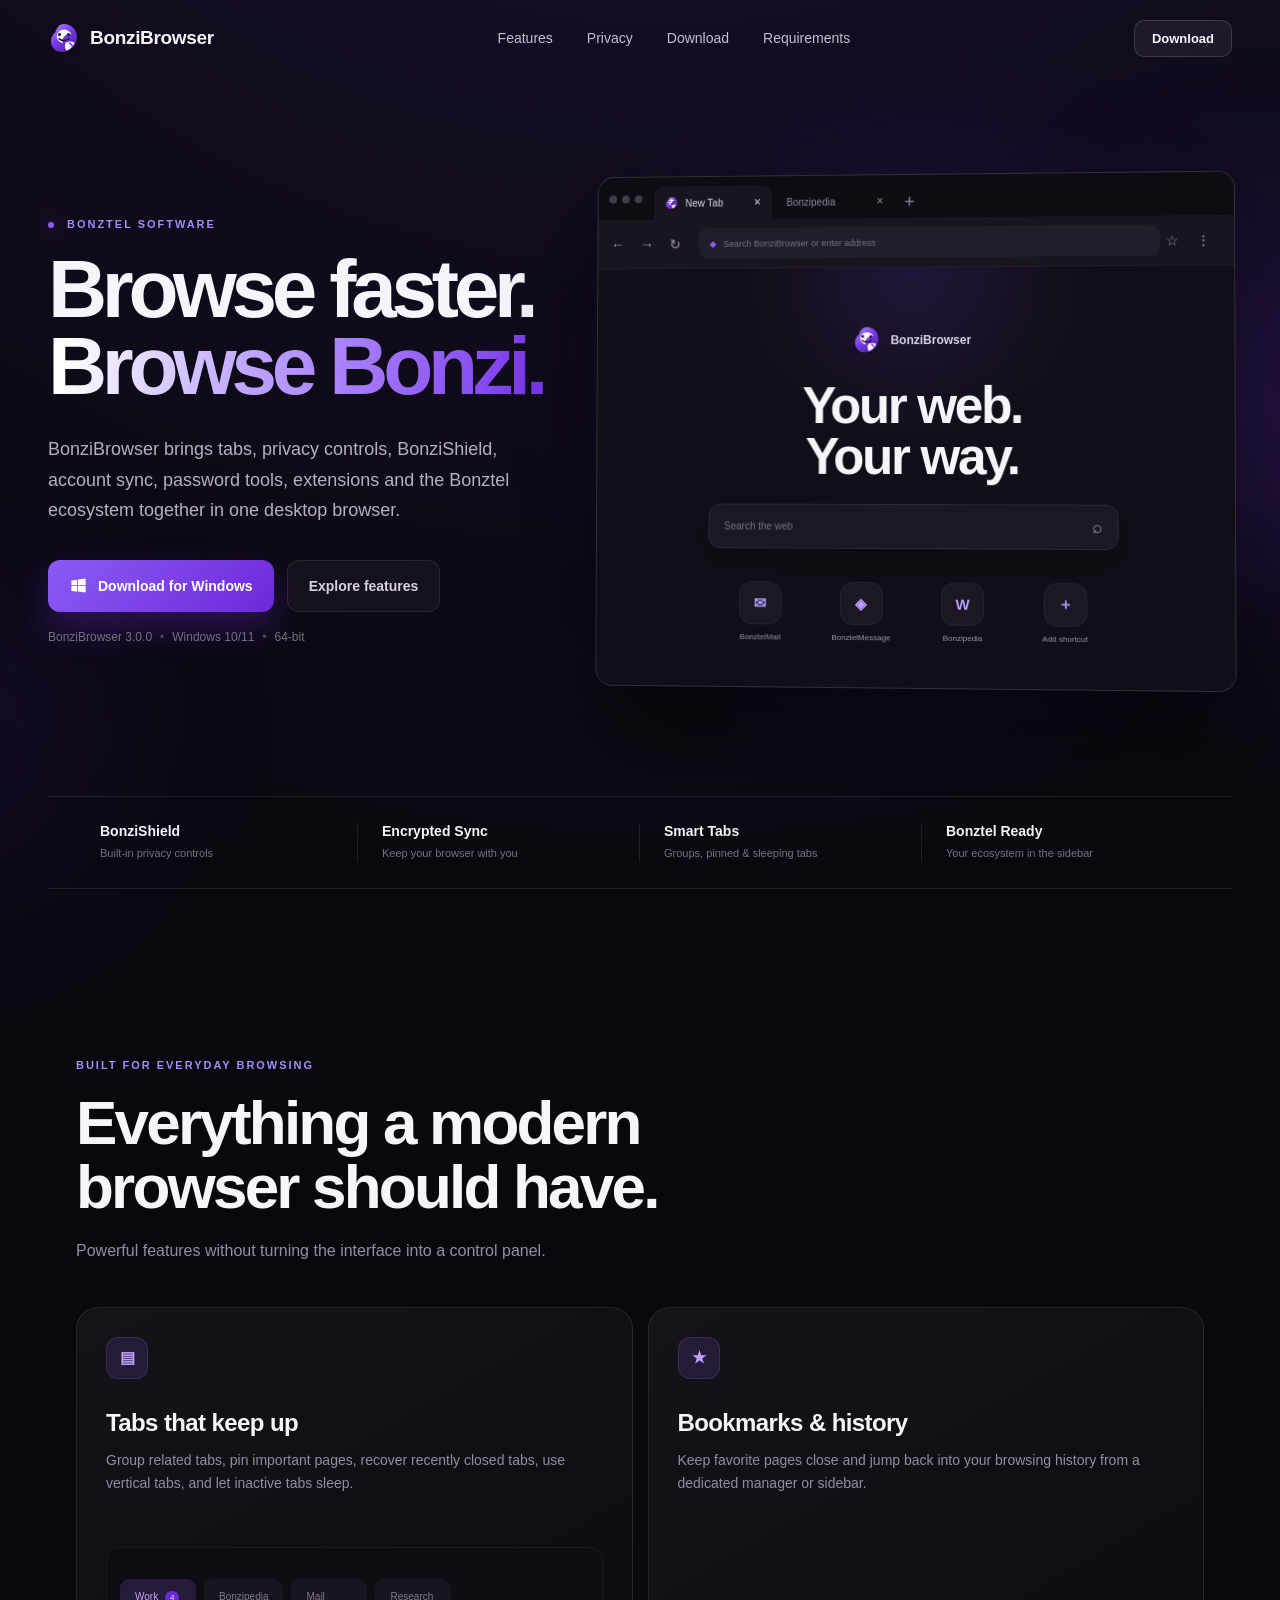
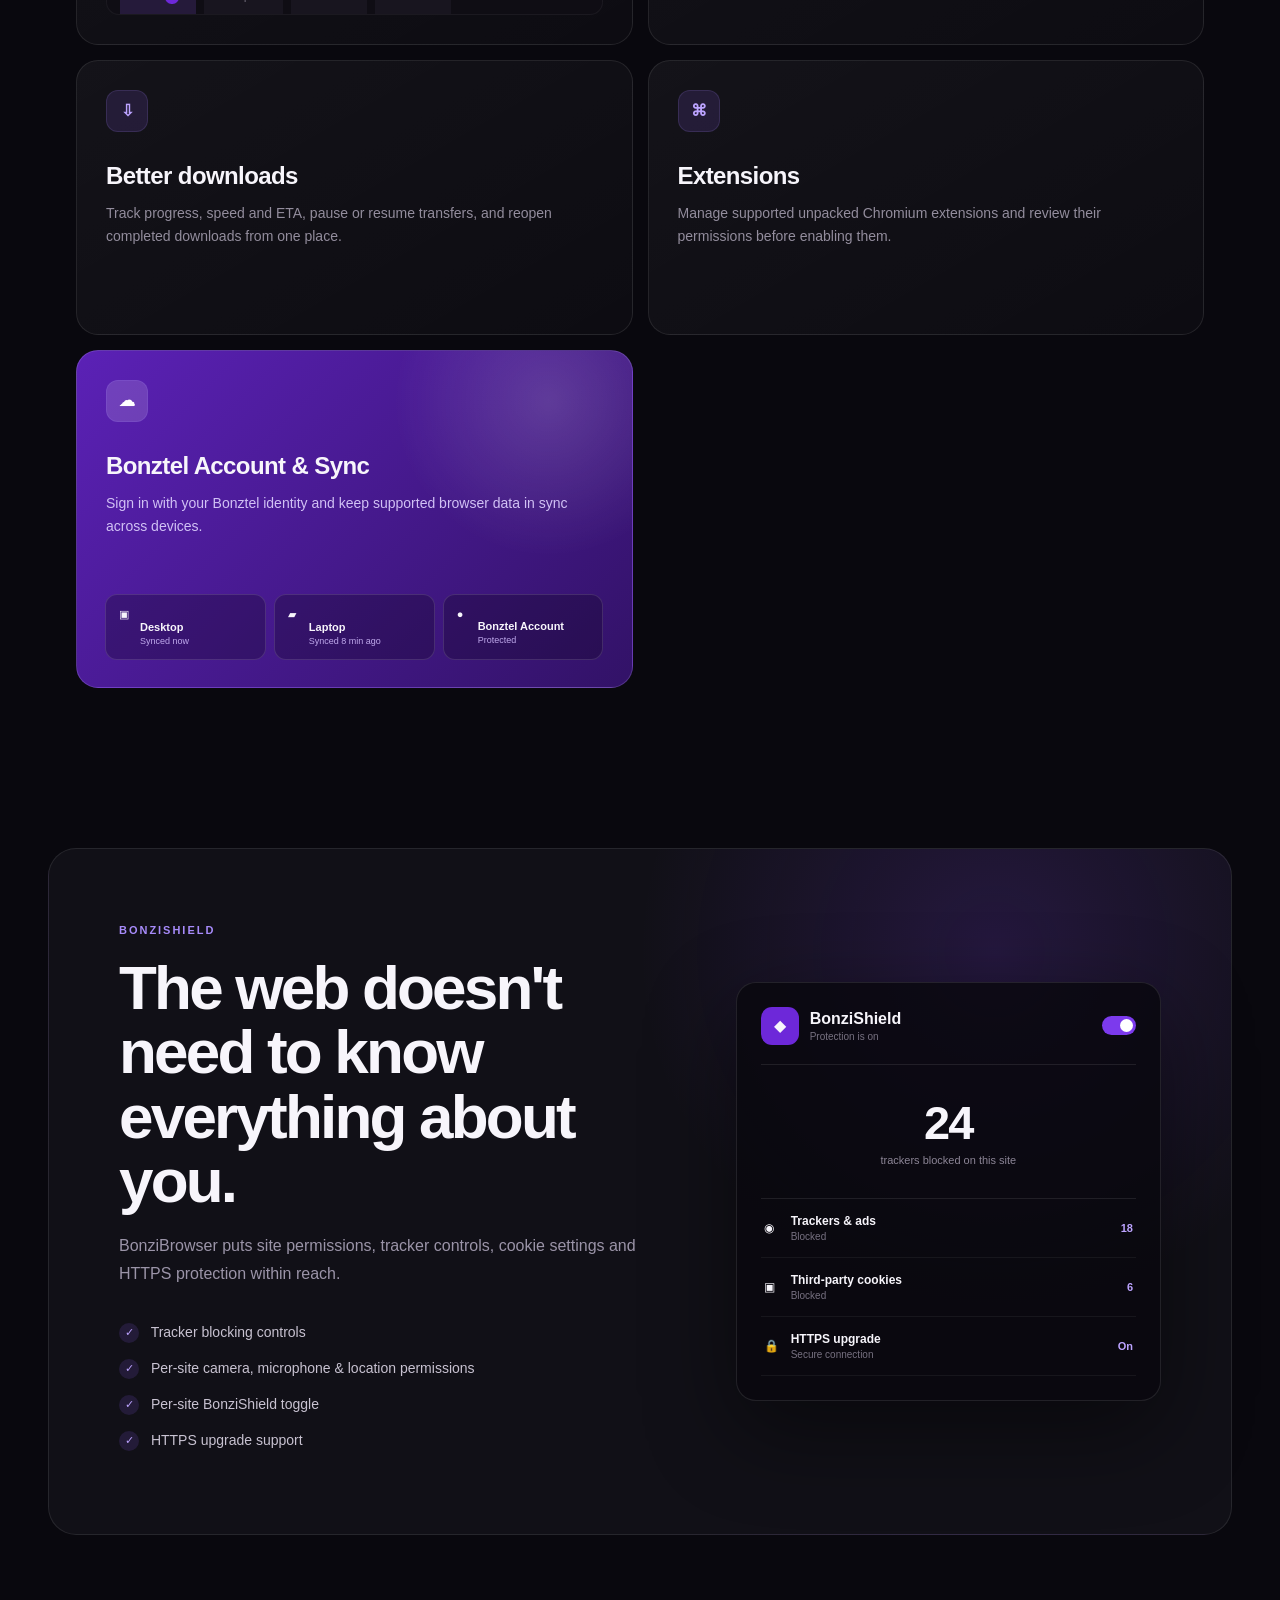
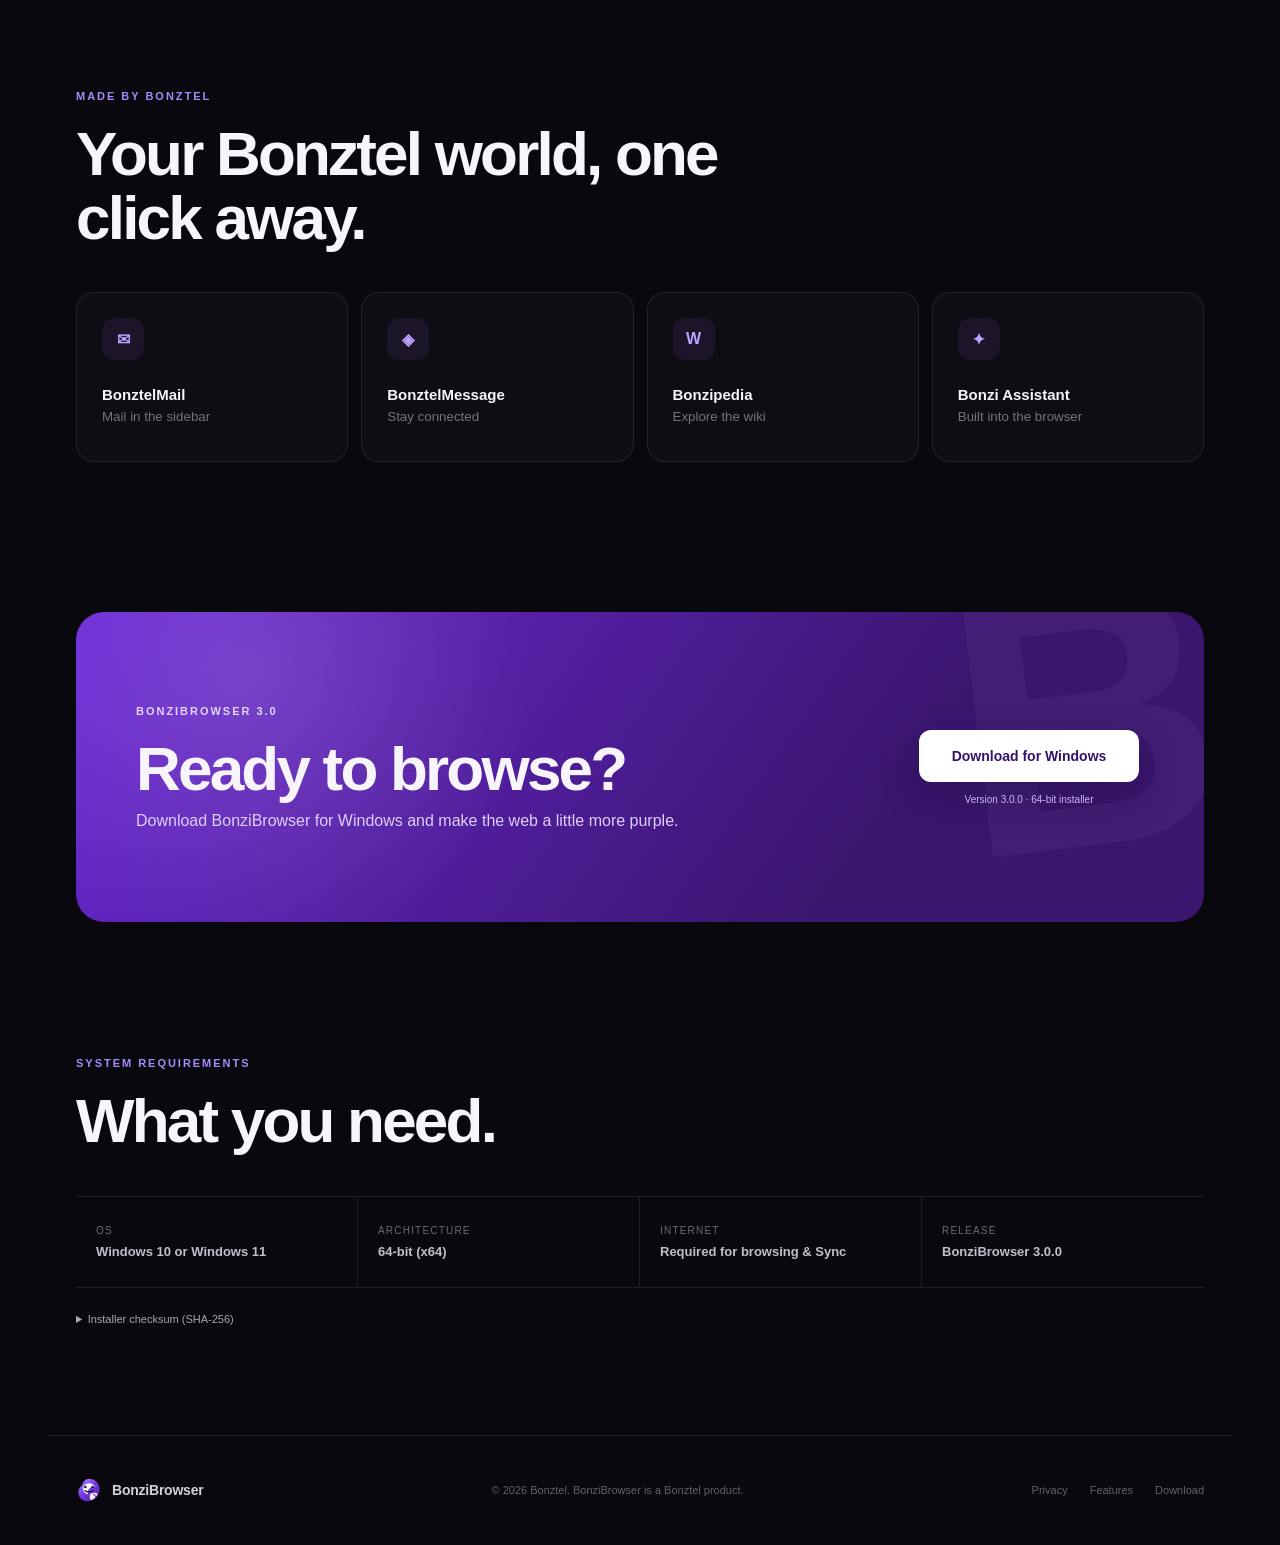
==== index.html @ 4449da52 "Add files via upload" ====
<!doctype html>
<html lang="en">
<head>
  <meta charset="utf-8" />
  <meta name="viewport" content="width=device-width, initial-scale=1" />
  <meta name="theme-color" content="#7c3aed" />
  <meta name="description" content="Download BonziBrowser — the fast, private browser from Bonztel." />
  <title>BonziBrowser — Browse the Bonztel way</title>
  <link rel="icon" href="assets/bonzibrowser-mark.svg" type="image/svg+xml" />
  <link rel="stylesheet" href="styles.css" />
</head>
<body>
  <div class="ambient ambient-one"></div>
  <div class="ambient ambient-two"></div>

  <header class="site-header" id="top">
    <a class="brand" href="#top" aria-label="BonziBrowser home">
      <img src="assets/bonzibrowser-mark.svg" alt="" />
      <span>BonziBrowser</span>
    </a>

    <nav class="desktop-nav" aria-label="Main navigation">
      <a href="#features">Features</a>
      <a href="#privacy">Privacy</a>
      <a href="#download">Download</a>
      <a href="#requirements">Requirements</a>
    </nav>

    <a class="header-download" href="https://github.com/10minecraft29/bonzibrowsersite/releases/download/1/BonziBrowser-Setup-3.0.0.exe">
      Download
    </a>
  </header>

  <main>
    <section class="hero">
      <div class="hero-copy reveal">
        <div class="eyebrow"><span class="dot"></span> Bonztel software</div>
        <h1>Browse faster.<br><span>Browse Bonzi.</span></h1>
        <p class="hero-lede">
          BonziBrowser brings tabs, privacy controls, BonziShield, account sync,
          password tools, extensions and the Bonztel ecosystem together in one desktop browser.
        </p>

        <div class="hero-actions">
          <a class="primary-button" href="https://github.com/10minecraft29/bonzibrowsersite/releases/download/1/BonziBrowser-Setup-3.0.0.exe">
            <svg viewBox="0 0 24 24" aria-hidden="true"><path d="M3 5.6 10.4 4.6v7.1H3V5.6Zm8.4-1.1L21 3.1v8.6h-9.6V4.5ZM3 12.7h7.4v7.1L3 18.8v-6.1Zm8.4 0H21v8.2l-9.6-1.3v-6.9Z"/></svg>
            Download for Windows
          </a>
          <a class="secondary-button" href="#features">Explore features</a>
        </div>

        <div class="download-meta">
          <span>BonziBrowser 3.0.0</span>
          <span class="separator">•</span>
          <span>Windows 10/11</span>
          <span class="separator">•</span>
          <span>64-bit</span>
        </div>
      </div>

      <div class="hero-visual reveal delay-1" aria-label="BonziBrowser product preview">
        <div class="browser-glow"></div>
        <div class="browser-window">
          <div class="browser-tabs">
            <div class="traffic"><i></i><i></i><i></i></div>
            <div class="tab active-tab"><img src="assets/bonzibrowser-mark.svg" alt="" /> New Tab <b>×</b></div>
            <div class="tab">Bonzipedia <b>×</b></div>
            <button class="plus" aria-label="New tab">+</button>
          </div>
          <div class="toolbar">
            <span>←</span><span>→</span><span>↻</span>
            <div class="address"><span class="shield">◆</span> Search BonziBrowser or enter address</div>
            <span>☆</span><span>⋮</span>
          </div>
          <div class="browser-page">
            <div class="mini-brand">
              <img src="assets/bonzibrowser-mark.svg" alt="" />
              <strong>BonziBrowser</strong>
            </div>
            <h2>Your web.<br>Your way.</h2>
            <div class="search-box">Search the web <span>⌕</span></div>
            <div class="quick-grid">
              <div><span>✉</span><small>BonztelMail</small></div>
              <div><span>◈</span><small>BonztelMessage</small></div>
              <div><span>W</span><small>Bonzipedia</small></div>
              <div><span>＋</span><small>Add shortcut</small></div>
            </div>
          </div>
        </div>
      </div>
    </section>

    <section class="trust-strip reveal" aria-label="Highlights">
      <div><strong>BonziShield</strong><span>Built-in privacy controls</span></div>
      <div><strong>Encrypted Sync</strong><span>Keep your browser with you</span></div>
      <div><strong>Smart Tabs</strong><span>Groups, pinned & sleeping tabs</span></div>
      <div><strong>Bonztel Ready</strong><span>Your ecosystem in the sidebar</span></div>
    </section>

    <section class="section" id="features">
      <div class="section-heading reveal">
        <div class="eyebrow">Built for everyday browsing</div>
        <h2>Everything a modern browser should have.</h2>
        <p>Powerful features without turning the interface into a control panel.</p>
      </div>

      <div class="feature-grid">
        <article class="feature-card large reveal">
          <div class="feature-icon">▤</div>
          <h3>Tabs that keep up</h3>
          <p>Group related tabs, pin important pages, recover recently closed tabs, use vertical tabs, and let inactive tabs sleep.</p>
          <div class="fake-tabs">
            <span class="purple">Work <b>4</b></span><span>Bonzipedia</span><span>Mail</span><span>Research</span>
          </div>
        </article>

        <article class="feature-card reveal delay-1">
          <div class="feature-icon">★</div>
          <h3>Bookmarks & history</h3>
          <p>Keep favorite pages close and jump back into your browsing history from a dedicated manager or sidebar.</p>
        </article>

        <article class="feature-card reveal delay-2">
          <div class="feature-icon">⇩</div>
          <h3>Better downloads</h3>
          <p>Track progress, speed and ETA, pause or resume transfers, and reopen completed downloads from one place.</p>
        </article>

        <article class="feature-card reveal">
          <div class="feature-icon">⌘</div>
          <h3>Extensions</h3>
          <p>Manage supported unpacked Chromium extensions and review their permissions before enabling them.</p>
        </article>

        <article class="feature-card large purple-card reveal delay-1">
          <div class="feature-icon light">☁</div>
          <h3>Bonztel Account & Sync</h3>
          <p>Sign in with your Bonztel identity and keep supported browser data in sync across devices.</p>
          <div class="device-row">
            <span>▣ <b>Desktop</b><small>Synced now</small></span>
            <span>▰ <b>Laptop</b><small>Synced 8 min ago</small></span>
            <span>● <b>Bonztel Account</b><small>Protected</small></span>
          </div>
        </article>
      </div>
    </section>

    <section class="security-section" id="privacy">
      <div class="security-copy reveal">
        <div class="eyebrow">BonziShield</div>
        <h2>The web doesn't need to know everything about you.</h2>
        <p>BonziBrowser puts site permissions, tracker controls, cookie settings and HTTPS protection within reach.</p>
        <ul>
          <li><span>✓</span> Tracker blocking controls</li>
          <li><span>✓</span> Per-site camera, microphone & location permissions</li>
          <li><span>✓</span> Per-site BonziShield toggle</li>
          <li><span>✓</span> HTTPS upgrade support</li>
        </ul>
      </div>
      <div class="shield-panel reveal delay-1">
        <div class="shield-top"><span class="shield-logo">◆</span><div><strong>BonziShield</strong><small>Protection is on</small></div><span class="toggle"></span></div>
        <div class="shield-score"><strong>24</strong><span>trackers blocked on this site</span></div>
        <div class="shield-item"><span>◉</span><div><b>Trackers & ads</b><small>Blocked</small></div><strong>18</strong></div>
        <div class="shield-item"><span>▣</span><div><b>Third-party cookies</b><small>Blocked</small></div><strong>6</strong></div>
        <div class="shield-item"><span>🔒</span><div><b>HTTPS upgrade</b><small>Secure connection</small></div><strong>On</strong></div>
      </div>
    </section>

    <section class="section compact" id="ecosystem">
      <div class="section-heading reveal">
        <div class="eyebrow">Made by Bonztel</div>
        <h2>Your Bonztel world, one click away.</h2>
      </div>
      <div class="ecosystem-grid reveal delay-1">
        <div><span>✉</span><strong>BonztelMail</strong><small>Mail in the sidebar</small></div>
        <div><span>◈</span><strong>BonztelMessage</strong><small>Stay connected</small></div>
        <div><span>W</span><strong>Bonzipedia</strong><small>Explore the wiki</small></div>
        <div><span>✦</span><strong>Bonzi Assistant</strong><small>Built into the browser</small></div>
      </div>
    </section>

    <section class="download-section" id="download">
      <div class="download-card reveal">
        <div>
          <div class="eyebrow light-eyebrow">BonziBrowser 3.0</div>
          <h2>Ready to browse?</h2>
          <p>Download BonziBrowser for Windows and make the web a little more purple.</p>
        </div>
        <div class="download-cta">
          <a class="white-button" href="https://github.com/10minecraft29/bonzibrowsersite/releases/download/1/BonziBrowser-Setup-3.0.0.exe">
            Download for Windows
          </a>
          <span>Version 3.0.0 · 64-bit installer</span>
        </div>
      </div>
    </section>

    <section class="requirements-section" id="requirements">
      <div class="section-heading reveal">
        <div class="eyebrow">System requirements</div>
        <h2>What you need.</h2>
      </div>
      <div class="requirements-grid reveal delay-1">
        <div><span>OS</span><strong>Windows 10 or Windows 11</strong></div>
        <div><span>Architecture</span><strong>64-bit (x64)</strong></div>
        <div><span>Internet</span><strong>Required for browsing & Sync</strong></div>
        <div><span>Release</span><strong>BonziBrowser 3.0.0</strong></div>
      </div>
      <details class="checksum reveal">
        <summary>Installer checksum (SHA-256)</summary>
        <code>15ae2b4cea588953562c65f5705965f286fae632d469aa6fccc272f8b4d63b1d</code>
      </details>
    </section>
  </main>

  <footer>
    <a class="brand footer-brand" href="#top">
      <img src="assets/bonzibrowser-mark.svg" alt="" />
      <span>BonziBrowser</span>
    </a>
    <p>© 2026 Bonztel. BonziBrowser is a Bonztel product.</p>
    <div><a href="#privacy">Privacy</a><a href="#features">Features</a><a href="#download">Download</a></div>
  </footer>

  <script src="script.js"></script>
</body>
</html>
---- styles.css ----
:root {
  --bg: #09080e;
  --bg-soft: #111018;
  --panel: rgba(22, 20, 31, .72);
  --panel-2: #171420;
  --text: #f7f5fb;
  --muted: #aaa4b7;
  --purple: #8b5cf6;
  --purple-2: #6d28d9;
  --purple-3: #a78bfa;
  --line: rgba(255,255,255,.09);
  --shadow: 0 30px 90px rgba(0,0,0,.45);
}

* { box-sizing: border-box; }
html { scroll-behavior: smooth; }
body {
  margin: 0;
  min-width: 320px;
  color: var(--text);
  background:
    radial-gradient(circle at 52% -15%, rgba(124,58,237,.16), transparent 30%),
    var(--bg);
  font-family: Inter, ui-sans-serif, -apple-system, BlinkMacSystemFont, "Segoe UI", sans-serif;
  overflow-x: hidden;
}

a { color: inherit; text-decoration: none; }
button, a { -webkit-tap-highlight-color: transparent; }

.ambient { position: fixed; pointer-events: none; border-radius: 50%; filter: blur(100px); opacity: .2; z-index: -1; }
.ambient-one { width: 370px; height: 370px; background: #7c3aed; right: -180px; top: 25vh; }
.ambient-two { width: 300px; height: 300px; background: #4c1d95; left: -200px; top: 66vh; }

.site-header {
  height: 76px;
  max-width: 1240px;
  margin: auto;
  padding: 0 28px;
  display: flex;
  align-items: center;
  justify-content: space-between;
  position: relative;
  z-index: 20;
}

.brand { display: inline-flex; align-items: center; gap: 10px; font-weight: 760; letter-spacing: -.02em; }
.brand img { width: 32px; height: 32px; }
.brand span { font-size: 19px; }
.desktop-nav { display: flex; align-items: center; gap: 34px; color: #c4bfcd; font-size: 14px; }
.desktop-nav a, footer a { transition: color .2s ease; }
.desktop-nav a:hover, footer a:hover { color: #fff; }
.header-download { padding: 10px 17px; border: 1px solid rgba(255,255,255,.14); border-radius: 10px; font-size: 13px; font-weight: 700; background: rgba(255,255,255,.055); }
.header-download:hover { background: rgba(255,255,255,.1); }

.hero {
  min-height: 720px;
  max-width: 1240px;
  padding: 88px 28px 98px;
  margin: auto;
  display: grid;
  grid-template-columns: .88fr 1.12fr;
  gap: 42px;
  align-items: center;
}

.eyebrow { text-transform: uppercase; letter-spacing: .18em; font-size: 11px; font-weight: 800; color: var(--purple-3); margin-bottom: 20px; }
.eyebrow .dot { display: inline-block; width: 6px; height: 6px; margin-right: 8px; border-radius: 50%; background: var(--purple); box-shadow: 0 0 20px var(--purple); }
.hero h1 { margin: 0; font-size: clamp(56px, 6.4vw, 94px); line-height: .94; letter-spacing: -.065em; font-weight: 820; }
.hero h1 span { background: linear-gradient(100deg, #fff 4%, #bca3ff 42%, #7c3aed 96%); -webkit-background-clip: text; background-clip: text; color: transparent; }
.hero-lede { max-width: 615px; color: #b6b0c0; font-size: 18px; line-height: 1.7; margin: 30px 0 34px; }
.hero-actions { display: flex; flex-wrap: wrap; gap: 13px; align-items: center; }
.primary-button, .secondary-button, .white-button { min-height: 52px; display: inline-flex; align-items: center; justify-content: center; border-radius: 12px; padding: 0 21px; font-weight: 750; font-size: 14px; transition: transform .2s, box-shadow .2s, background .2s; }
.primary-button { color: white; background: linear-gradient(135deg, #8b5cf6, #6d28d9); box-shadow: 0 16px 35px rgba(109,40,217,.32); }
.primary-button:hover, .white-button:hover { transform: translateY(-2px); box-shadow: 0 20px 42px rgba(109,40,217,.4); }
.primary-button svg { width: 19px; height: 19px; fill: currentColor; margin-right: 10px; }
.secondary-button { border: 1px solid var(--line); background: rgba(255,255,255,.035); color: #d7d2de; }
.secondary-button:hover { background: rgba(255,255,255,.075); }
.download-meta { margin-top: 18px; color: #777181; font-size: 12px; display: flex; gap: 8px; flex-wrap: wrap; }
.separator { color: #4f4a57; }

.hero-visual { position: relative; min-width: 0; }
.browser-glow { position: absolute; width: 78%; height: 80%; left: 13%; top: 8%; background: #6d28d9; filter: blur(90px); opacity: .3; border-radius: 50%; }
.browser-window { position: relative; border-radius: 17px; overflow: hidden; border: 1px solid rgba(255,255,255,.13); background: #121018; box-shadow: 0 45px 100px rgba(0,0,0,.55), 0 0 0 1px rgba(139,92,246,.04) inset; transform: perspective(1300px) rotateY(-3deg) rotateX(1deg); }
.browser-tabs { height: 43px; display: flex; align-items: flex-end; gap: 4px; padding: 0 11px; background: #0d0c12; }
.traffic { align-self: center; display: flex; gap: 5px; padding-right: 8px; }
.traffic i { width: 8px; height: 8px; background: #423d49; border-radius: 50%; }
.tab { height: 34px; min-width: 120px; max-width: 155px; padding: 0 11px; display: flex; align-items: center; gap: 7px; border-radius: 9px 9px 0 0; color: #8e8899; font-size: 10px; }
.tab img { width: 14px; height: 14px; }
.tab b { margin-left: auto; font-size: 12px; font-weight: 400; }
.active-tab { background: #18151f; color: #ded9e6; }
.plus { background: none; color: #8e8899; border: none; font-size: 18px; height: 31px; }
.toolbar { height: 50px; display: grid; grid-template-columns: repeat(3,24px) 1fr repeat(2,24px); align-items: center; gap: 6px; padding: 0 13px; background: #18151f; color: #9b94a8; font-size: 14px; border-bottom: 1px solid rgba(255,255,255,.04); }
.address { height: 31px; border-radius: 9px; background: #211d2a; display: flex; align-items: center; padding: 0 11px; color: #777181; font-size: 9px; }
.shield { color: var(--purple); margin-right: 7px; }
.browser-page { min-height: 415px; padding: 58px 11% 45px; background: radial-gradient(circle at 50% 2%, rgba(124,58,237,.16), transparent 34%), #100e16; text-align: center; }
.mini-brand { display: inline-flex; gap: 9px; align-items: center; color: #d9d3e1; font-size: 12px; }
.mini-brand img { width: 29px; }
.browser-page h2 { font-size: clamp(30px, 4vw, 54px); margin: 22px 0; letter-spacing: -.045em; line-height: 1; }
.search-box { max-width: 410px; height: 45px; margin: 0 auto 33px; background: #1b1822; border: 1px solid #2e2937; box-shadow: 0 12px 28px rgba(0,0,0,.22); border-radius: 12px; display: flex; align-items: center; justify-content: space-between; padding: 0 15px; color: #777181; font-size: 10px; text-align: left; }
.search-box span { color: #a49dad; font-size: 17px; }
.quick-grid { display: grid; grid-template-columns: repeat(4,1fr); gap: 16px; max-width: 390px; margin: auto; }
.quick-grid div { color: #9b94a8; font-size: 11px; }
.quick-grid span { width: 43px; height: 43px; border-radius: 13px; background: #1b1823; display: flex; align-items: center; justify-content: center; margin: 0 auto 8px; color: #b79dfc; font-weight: 800; font-size: 15px; border: 1px solid rgba(255,255,255,.045); }
.quick-grid small { display: block; font-size: 8px; }

.trust-strip { max-width: 1184px; margin: 0 auto 100px; padding: 26px 28px; display: grid; grid-template-columns: repeat(4,1fr); border-top: 1px solid var(--line); border-bottom: 1px solid var(--line); }
.trust-strip div { padding: 0 24px; border-right: 1px solid var(--line); }
.trust-strip div:last-child { border-right: 0; }
.trust-strip strong, .trust-strip span { display: block; }
.trust-strip strong { font-size: 14px; margin-bottom: 6px; }
.trust-strip span { color: #777181; font-size: 11px; line-height: 1.5; }

.section { max-width: 1184px; margin: auto; padding: 70px 28px 110px; }
.section.compact { padding-top: 20px; }
.section-heading { max-width: 700px; margin-bottom: 42px; }
.section-heading h2, .security-copy h2, .download-card h2 { font-size: clamp(38px, 5vw, 62px); line-height: 1.04; letter-spacing: -.045em; margin: 0 0 18px; }
.section-heading p { color: #958e9f; font-size: 16px; line-height: 1.7; }
.feature-grid { display: grid; grid-template-columns: repeat(4,1fr); gap: 15px; }
.feature-card { grid-column: span 2; min-height: 275px; padding: 29px; border-radius: 22px; border: 1px solid var(--line); background: linear-gradient(150deg, rgba(255,255,255,.048), rgba(255,255,255,.018)); overflow: hidden; position: relative; }
.feature-card.large { min-height: 338px; }
.feature-icon { width: 42px; height: 42px; border-radius: 12px; display: flex; align-items: center; justify-content: center; background: rgba(139,92,246,.14); color: #bca3ff; border: 1px solid rgba(167,139,250,.15); font-weight: 800; }
.feature-card h3 { font-size: 24px; letter-spacing: -.025em; margin: 30px 0 12px; }
.feature-card p { max-width: 480px; color: #938d9d; line-height: 1.7; margin: 0; font-size: 14px; }
.fake-tabs { position: absolute; left: 29px; right: 29px; bottom: 29px; height: 68px; display: flex; align-items: end; gap: 8px; padding: 0 13px; border-radius: 13px; background: #0f0d14; border: 1px solid rgba(255,255,255,.05); }
.fake-tabs span { padding: 12px 15px; min-width: 76px; border-radius: 9px 9px 0 0; background: #18151f; color: #7e7887; font-size: 10px; white-space: nowrap; }
.fake-tabs span.purple { background: #251a3a; color: #c4abff; }
.fake-tabs b { font-size: 8px; border-radius: 10px; background: #6d28d9; padding: 2px 5px; margin-left: 4px; }
.purple-card { background: radial-gradient(circle at 85% 15%, rgba(255,255,255,.15), transparent 28%), linear-gradient(135deg,#5b21b6,#321267); border-color: rgba(196,171,255,.22); }
.purple-card p { color: #d1c1f5; }
.light { background: rgba(255,255,255,.15); color: white; }
.device-row { display: flex; position: absolute; left: 28px; right: 28px; bottom: 27px; gap: 8px; }
.device-row > span { min-width: 0; flex: 1; padding: 13px; border-radius: 12px; background: rgba(11,5,22,.28); border: 1px solid rgba(255,255,255,.12); font-size: 11px; }
.device-row b, .device-row small { display: block; margin-left: 21px; }
.device-row small { color: #bfa9ec; margin-top: 3px; font-size: 9px; }

.security-section { max-width: 1184px; margin: 50px auto 135px; padding: 75px 70px; border: 1px solid var(--line); background: radial-gradient(circle at 80% 15%, rgba(124,58,237,.18), transparent 32%), #111017; border-radius: 28px; display: grid; grid-template-columns: 1fr .8fr; gap: 85px; align-items: center; }
.security-copy p { color: #9b94a8; line-height: 1.75; max-width: 540px; }
.security-copy ul { list-style: none; padding: 0; margin: 27px 0 0; color: #c8c2d1; }
.security-copy li { padding: 8px 0; font-size: 14px; }
.security-copy li span { display: inline-flex; align-items: center; justify-content: center; width: 20px; height: 20px; border-radius: 50%; background: rgba(139,92,246,.15); color: #bca3ff; margin-right: 8px; font-size: 11px; }
.shield-panel { background: rgba(9,8,14,.82); border: 1px solid rgba(255,255,255,.1); border-radius: 20px; padding: 24px; box-shadow: var(--shadow); }
.shield-top { display: flex; align-items: center; gap: 11px; border-bottom: 1px solid var(--line); padding-bottom: 19px; }
.shield-logo { width: 38px; height: 38px; border-radius: 11px; background: #6d28d9; display: flex; align-items: center; justify-content: center; }
.shield-top div { flex: 1; }
.shield-top strong, .shield-top small, .shield-item b, .shield-item small { display: block; }
.shield-top small, .shield-item small { color: #777181; margin-top: 3px; font-size: 10px; }
.toggle { width: 34px; height: 19px; border-radius: 12px; background: #7c3aed; position: relative; }
.toggle::after { content: ''; position: absolute; width: 13px; height: 13px; border-radius: 50%; background: white; right: 3px; top: 3px; }
.shield-score { text-align: center; padding: 30px 0; border-bottom: 1px solid var(--line); }
.shield-score strong { display: block; font-size: 47px; letter-spacing: -.04em; }
.shield-score span { color: #8c8596; font-size: 11px; }
.shield-item { display: grid; grid-template-columns: 27px 1fr auto; align-items: center; padding: 15px 3px; border-bottom: 1px solid rgba(255,255,255,.055); font-size: 12px; }
.shield-item > strong { color: #bca3ff; font-size: 11px; }

.ecosystem-grid { display: grid; grid-template-columns: repeat(4,1fr); gap: 13px; }
.ecosystem-grid > div { min-height: 170px; padding: 25px; border: 1px solid var(--line); border-radius: 18px; background: rgba(255,255,255,.025); }
.ecosystem-grid span { display: flex; align-items: center; justify-content: center; width: 42px; height: 42px; border-radius: 12px; color: #bca3ff; background: #1c152a; margin-bottom: 26px; font-weight: 800; }
.ecosystem-grid strong, .ecosystem-grid small { display: block; }
.ecosystem-grid strong { margin-bottom: 6px; font-size: 15px; }
.ecosystem-grid small { color: #777181; }

.download-section { max-width: 1184px; padding: 40px 28px 125px; margin: auto; }
.download-card { min-height: 310px; padding: 60px; border-radius: 28px; display: flex; align-items: center; justify-content: space-between; gap: 40px; background: radial-gradient(circle at 15% 20%, rgba(255,255,255,.14), transparent 29%), linear-gradient(125deg, #6d28d9, #3b166f 70%); overflow: hidden; position: relative; }
.download-card::after { content: 'B'; position: absolute; font-weight: 900; font-size: 370px; line-height: 1; right: -15px; top: -80px; color: rgba(255,255,255,.035); transform: rotate(-7deg); }
.download-card > * { position: relative; z-index: 1; }
.light-eyebrow { color: #e1d5ff; }
.download-card h2 { margin-bottom: 11px; }
.download-card p { color: #ddcffd; margin: 0; }
.download-cta { text-align: center; min-width: 230px; }
.white-button { color: #35126b; background: white; min-width: 220px; box-shadow: 0 16px 36px rgba(21,7,43,.3); }
.download-cta span { display: block; margin-top: 12px; color: #cbb7f6; font-size: 10px; }

.requirements-section { max-width: 1184px; margin: auto; padding: 10px 28px 110px; }
.requirements-grid { display: grid; grid-template-columns: repeat(4,1fr); border-top: 1px solid var(--line); border-bottom: 1px solid var(--line); }
.requirements-grid div { padding: 28px 20px; border-right: 1px solid var(--line); }
.requirements-grid div:last-child { border-right: none; }
.requirements-grid span, .requirements-grid strong { display: block; }
.requirements-grid span { color: #6f6978; font-size: 10px; text-transform: uppercase; letter-spacing: .12em; margin-bottom: 8px; }
.requirements-grid strong { font-size: 13px; font-weight: 600; color: #c3bdcc; }
.checksum { margin-top: 25px; color: #7e7887; font-size: 11px; }
.checksum summary { cursor: pointer; color: #aaa4b7; }
.checksum code { display: block; max-width: 100%; overflow-x: auto; margin-top: 12px; padding: 13px 16px; background: #100e15; border: 1px solid var(--line); border-radius: 10px; color: #938d9d; }

footer { max-width: 1184px; margin: auto; min-height: 110px; padding: 25px 28px; border-top: 1px solid var(--line); display: flex; align-items: center; justify-content: space-between; gap: 25px; color: #65606d; font-size: 11px; }
.footer-brand { color: #d5d0dc; }
.footer-brand img { width: 26px; height: 26px; }
.footer-brand span { font-size: 14px; }
footer > div { display: flex; gap: 22px; }

.reveal { opacity: 0; transform: translateY(16px); transition: opacity .75s ease, transform .75s ease; }
.reveal.visible { opacity: 1; transform: none; }
.delay-1 { transition-delay: .08s; }
.delay-2 { transition-delay: .16s; }

@media (max-width: 980px) {
  .hero { grid-template-columns: 1fr; padding-top: 60px; }
  .hero-copy { text-align: center; }
  .hero-lede { margin-left: auto; margin-right: auto; }
  .hero-actions, .download-meta { justify-content: center; }
  .hero-visual { max-width: 720px; margin: 30px auto 0; width: 100%; }
  .browser-window { transform: none; }
  .trust-strip { grid-template-columns: repeat(2,1fr); }
  .trust-strip div:nth-child(2) { border-right: none; }
  .trust-strip div:nth-child(-n+2) { padding-bottom: 20px; margin-bottom: 20px; border-bottom: 1px solid var(--line); }
  .feature-grid { grid-template-columns: repeat(2,1fr); }
  .feature-card { grid-column: span 1; }
  .security-section { margin-left: 28px; margin-right: 28px; padding: 55px 40px; gap: 45px; }
  .ecosystem-grid { grid-template-columns: repeat(2,1fr); }
  .requirements-grid { grid-template-columns: repeat(2,1fr); }
  .requirements-grid div:nth-child(2) { border-right: 0; }
  .requirements-grid div:nth-child(-n+2) { border-bottom: 1px solid var(--line); }
}

@media (max-width: 720px) {
  .site-header { height: 66px; padding: 0 18px; }
  .desktop-nav { display: none; }
  .brand span { font-size: 16px; }
  .brand img { width: 29px; height: 29px; }
  .header-download { padding: 8px 12px; }
  .hero { padding: 65px 18px 75px; min-height: auto; }
  .hero h1 { font-size: clamp(49px, 15vw, 72px); }
  .hero-lede { font-size: 16px; }
  .hero-actions { flex-direction: column; }
  .primary-button, .secondary-button { width: 100%; }
  .browser-page { min-height: 330px; padding-top: 38px; }
  .tab:nth-of-type(2) { display: none; }
  .toolbar { grid-template-columns: repeat(2,20px) 1fr 20px; }
  .toolbar > span:nth-child(3), .toolbar > span:nth-last-child(1) { display: none; }
  .quick-grid { gap: 7px; }
  .trust-strip { margin-bottom: 55px; padding-left: 18px; padding-right: 18px; }
  .trust-strip div { padding-left: 10px; padding-right: 10px; }
  .section { padding: 50px 18px 80px; }
  .feature-grid { grid-template-columns: 1fr; }
  .feature-card { min-height: 250px; }
  .feature-card.large { min-height: 315px; }
  .device-row { flex-direction: column; position: relative; left: auto; right: auto; bottom: auto; margin-top: 28px; }
  .purple-card { min-height: auto !important; }
  .fake-tabs span:nth-child(n+4) { display: none; }
  .security-section { grid-template-columns: 1fr; margin: 20px 18px 90px; padding: 42px 24px; }
  .ecosystem-grid { grid-template-columns: 1fr 1fr; }
  .download-section { padding: 20px 18px 90px; }
  .download-card { padding: 42px 24px; flex-direction: column; align-items: flex-start; }
  .download-cta, .white-button { width: 100%; }
  .requirements-section { padding-left: 18px; padding-right: 18px; }
  .requirements-grid { grid-template-columns: 1fr; }
  .requirements-grid div { border-right: none; border-bottom: 1px solid var(--line) !important; }
  .requirements-grid div:last-child { border-bottom: none !important; }
  footer { margin: 0 18px; padding: 35px 0; flex-direction: column; text-align: center; }
}
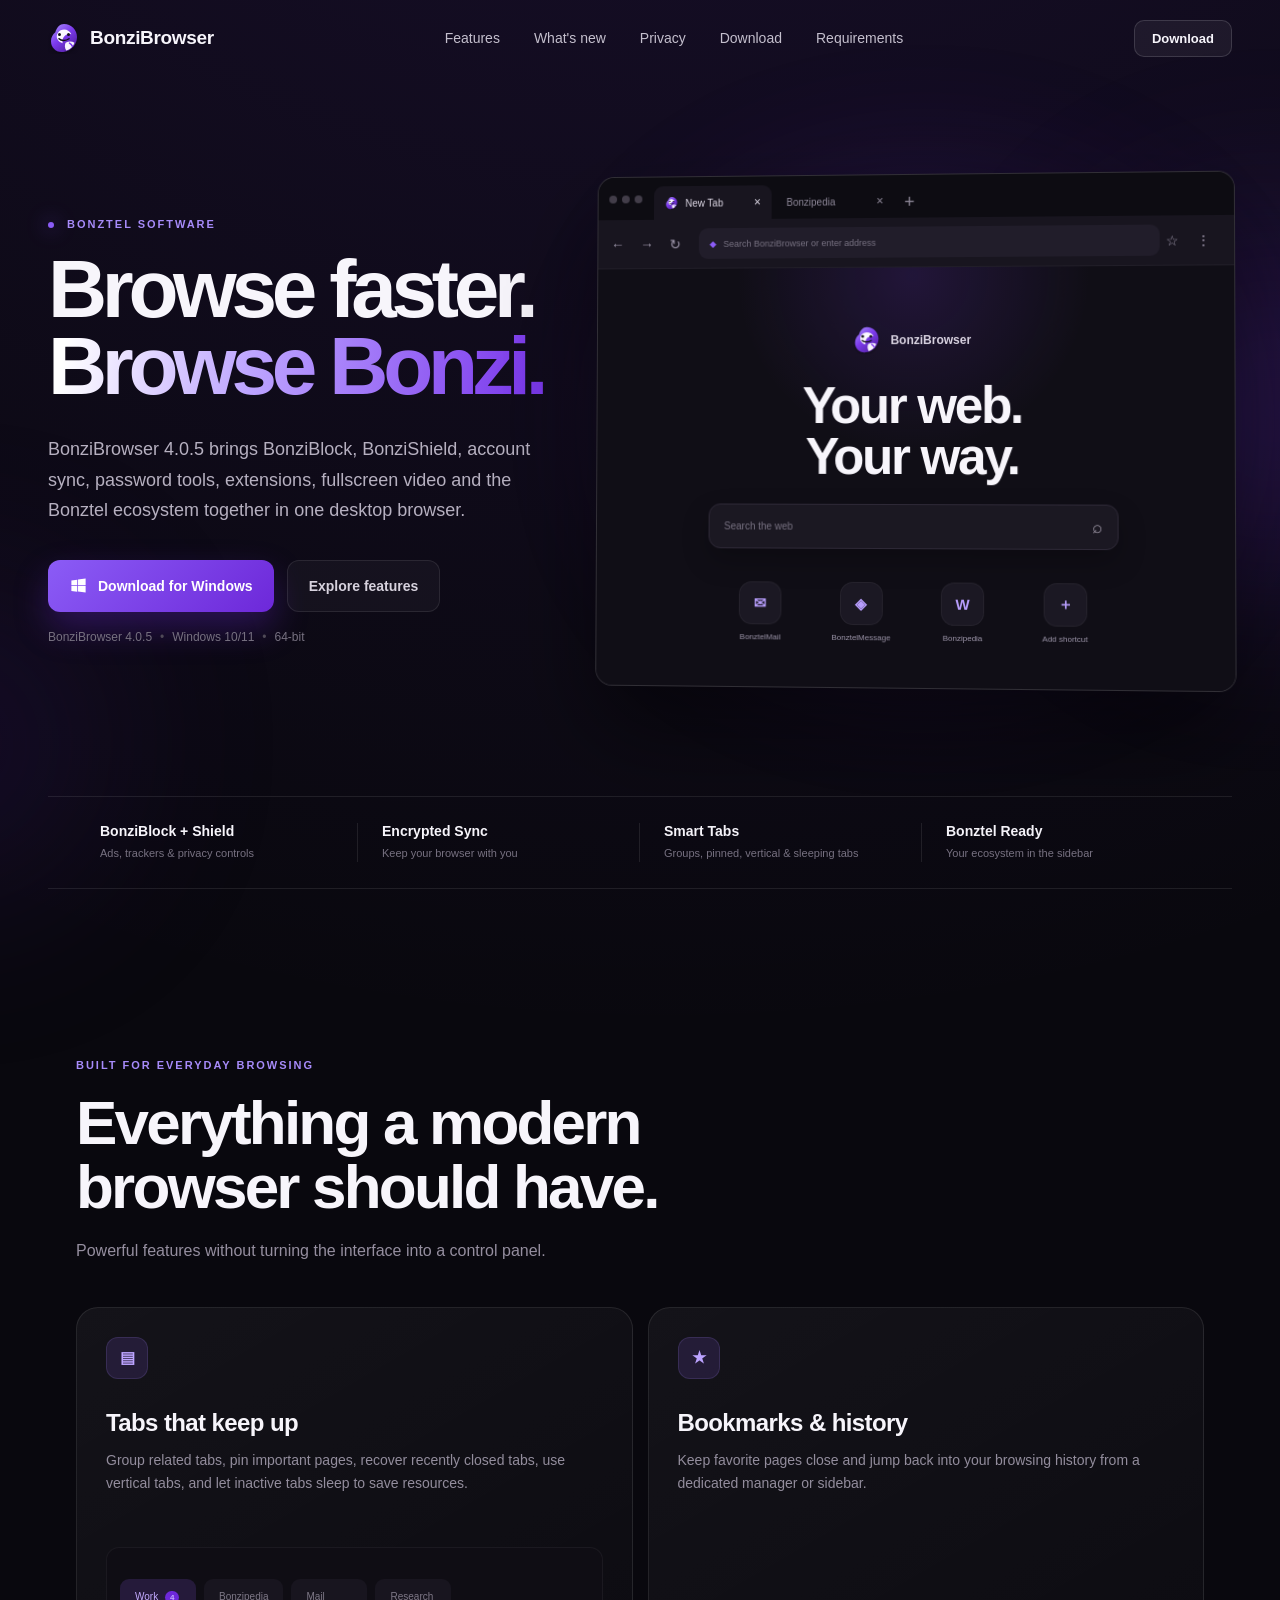
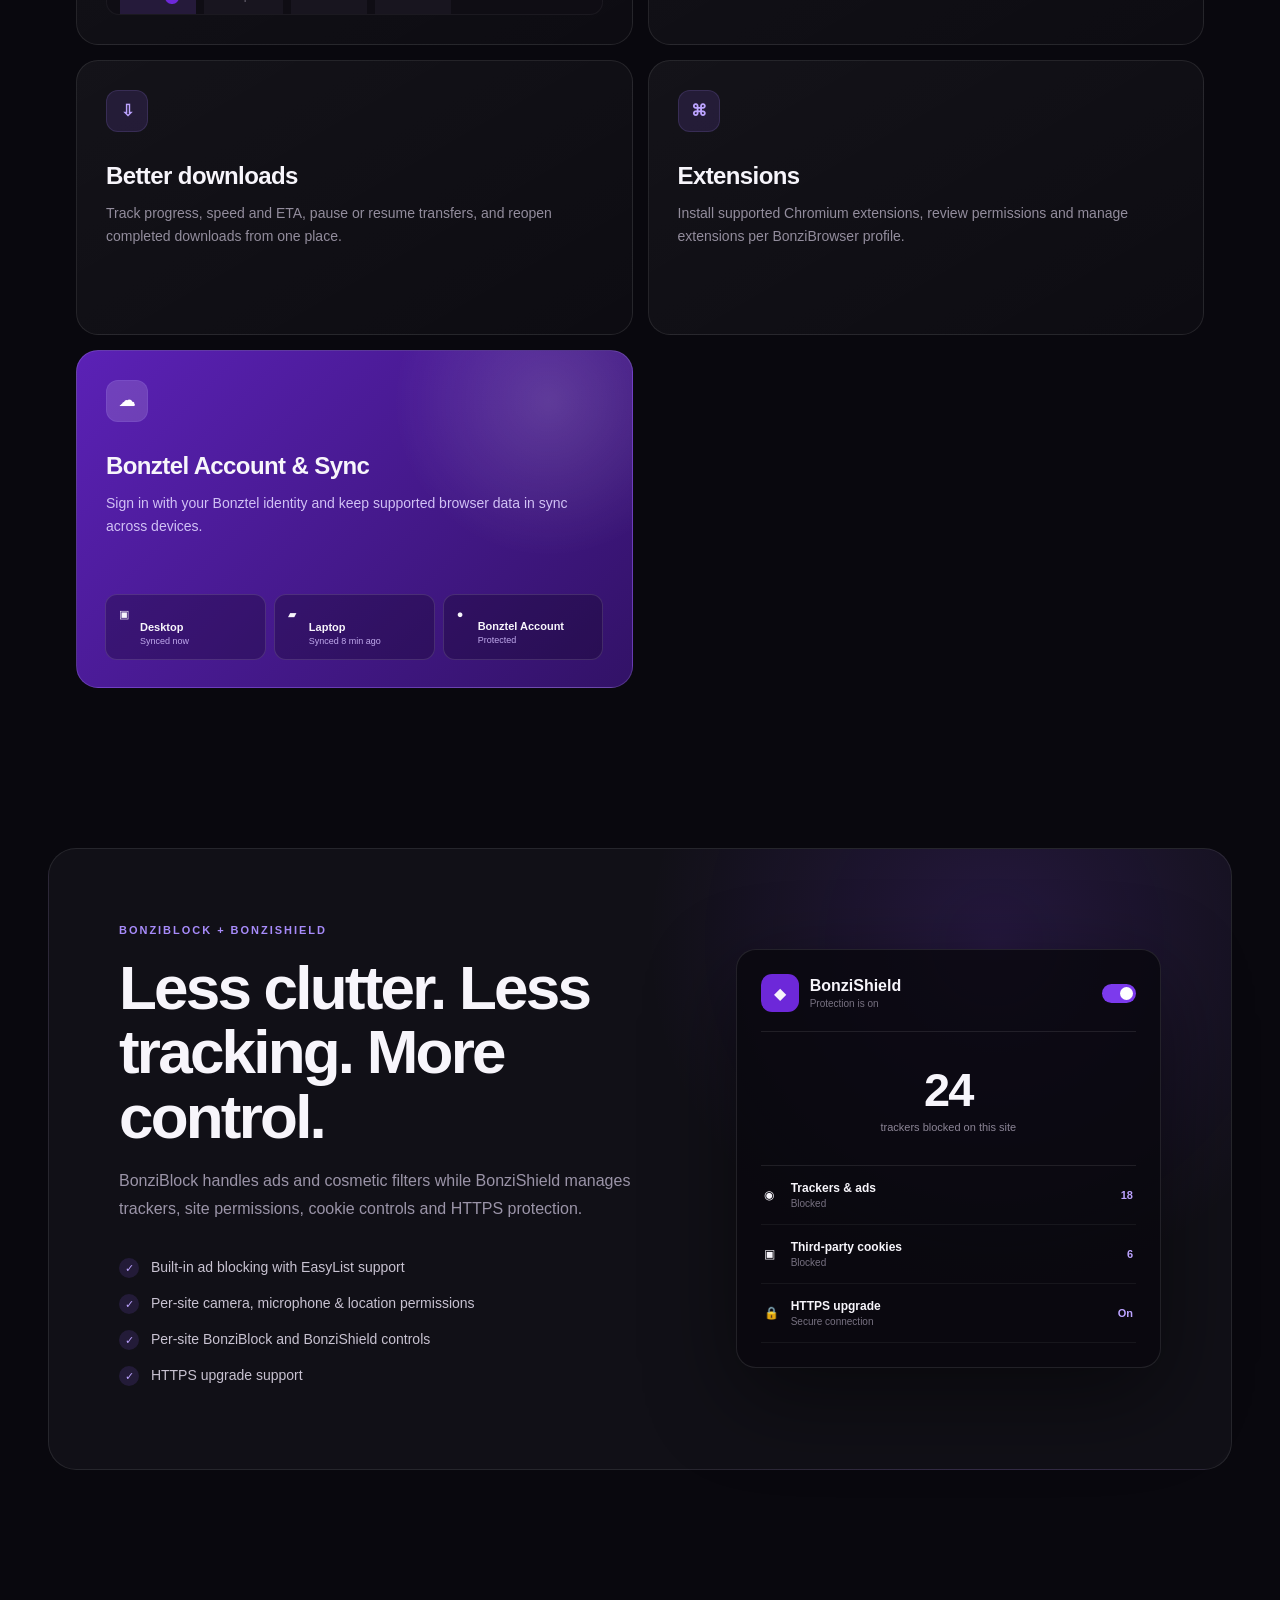
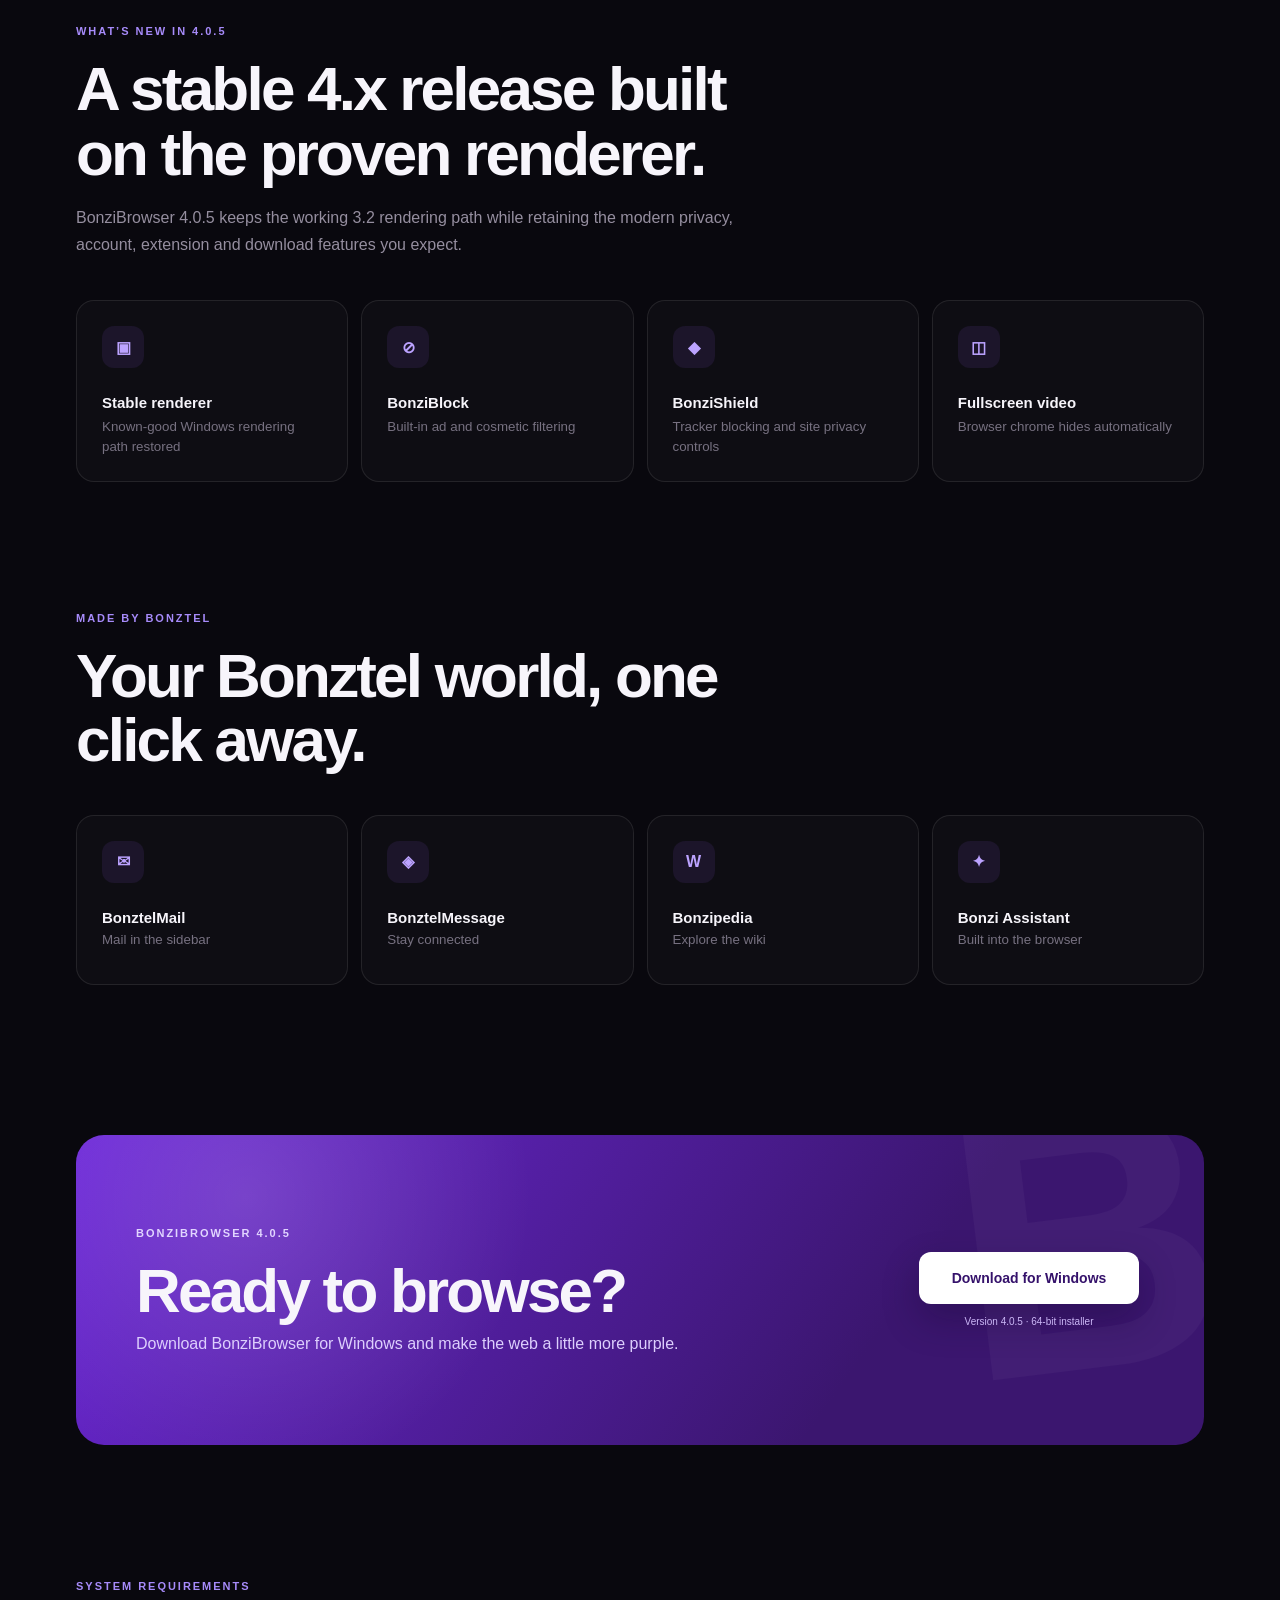
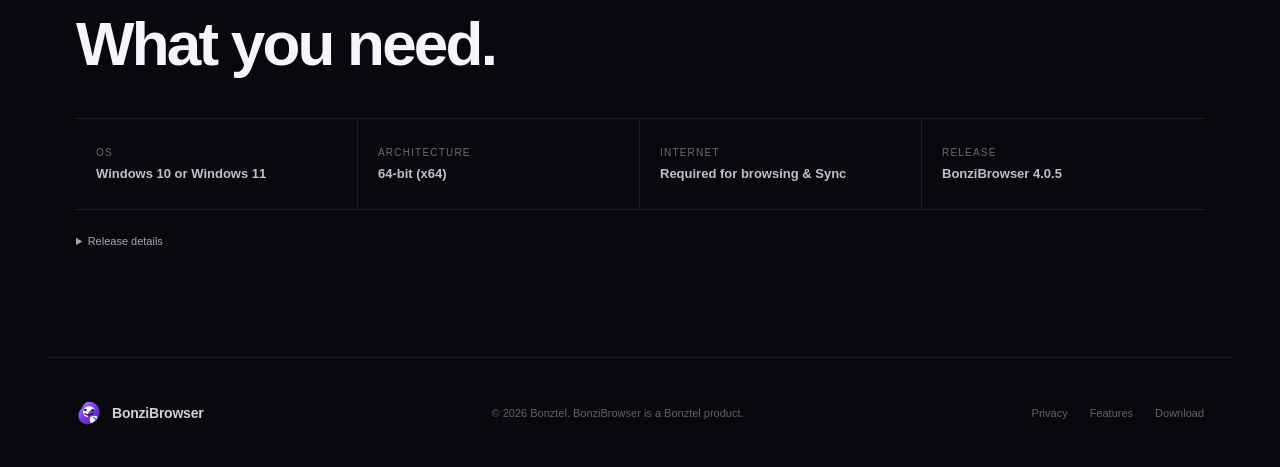
==== commit b82b02ae: "Add files via upload" ====
--- a/index.html
+++ b/index.html
@@ -4,7 +4,7 @@
   <meta charset="utf-8" />
   <meta name="viewport" content="width=device-width, initial-scale=1" />
   <meta name="theme-color" content="#7c3aed" />
-  <meta name="description" content="Download BonziBrowser — the fast, private browser from Bonztel." />
+  <meta name="description" content="Download BonziBrowser 4.0.5 — the private, customizable desktop browser from Bonztel with BonziBlock, BonziShield, Sync and extensions." />
   <title>BonziBrowser — Browse the Bonztel way</title>
   <link rel="icon" href="assets/bonzibrowser-mark.svg" type="image/svg+xml" />
   <link rel="stylesheet" href="styles.css" />
@@ -21,12 +21,13 @@
 
     <nav class="desktop-nav" aria-label="Main navigation">
       <a href="#features">Features</a>
+      <a href="#whats-new">What's new</a>
       <a href="#privacy">Privacy</a>
       <a href="#download">Download</a>
       <a href="#requirements">Requirements</a>
     </nav>
 
-    <a class="header-download" href="https://github.com/10minecraft29/bonzibrowsersite/releases/download/1/BonziBrowser-Setup-3.0.0.exe">
+    <a class="header-download" href="https://github.com/10minecraft29/bonzibrowsersite/releases/download/1/BonziBrowser-Setup-4.0.5.exe">
       Download
     </a>
   </header>
@@ -37,12 +38,12 @@
         <div class="eyebrow"><span class="dot"></span> Bonztel software</div>
         <h1>Browse faster.<br><span>Browse Bonzi.</span></h1>
         <p class="hero-lede">
-          BonziBrowser brings tabs, privacy controls, BonziShield, account sync,
-          password tools, extensions and the Bonztel ecosystem together in one desktop browser.
+          BonziBrowser 4.0.5 brings BonziBlock, BonziShield, account sync, password tools,
+          extensions, fullscreen video and the Bonztel ecosystem together in one desktop browser.
         </p>
 
         <div class="hero-actions">
-          <a class="primary-button" href="https://github.com/10minecraft29/bonzibrowsersite/releases/download/1/BonziBrowser-Setup-3.0.0.exe">
+          <a class="primary-button" href="https://github.com/10minecraft29/bonzibrowsersite/releases/download/1/BonziBrowser-Setup-4.0.5.exe">
             <svg viewBox="0 0 24 24" aria-hidden="true"><path d="M3 5.6 10.4 4.6v7.1H3V5.6Zm8.4-1.1L21 3.1v8.6h-9.6V4.5ZM3 12.7h7.4v7.1L3 18.8v-6.1Zm8.4 0H21v8.2l-9.6-1.3v-6.9Z"/></svg>
             Download for Windows
           </a>
@@ -50,7 +51,7 @@
         </div>
 
         <div class="download-meta">
-          <span>BonziBrowser 3.0.0</span>
+          <span>BonziBrowser 4.0.5</span>
           <span class="separator">•</span>
           <span>Windows 10/11</span>
           <span class="separator">•</span>
@@ -91,9 +92,9 @@
     </section>
 
     <section class="trust-strip reveal" aria-label="Highlights">
-      <div><strong>BonziShield</strong><span>Built-in privacy controls</span></div>
+      <div><strong>BonziBlock + Shield</strong><span>Ads, trackers & privacy controls</span></div>
       <div><strong>Encrypted Sync</strong><span>Keep your browser with you</span></div>
-      <div><strong>Smart Tabs</strong><span>Groups, pinned & sleeping tabs</span></div>
+      <div><strong>Smart Tabs</strong><span>Groups, pinned, vertical & sleeping tabs</span></div>
       <div><strong>Bonztel Ready</strong><span>Your ecosystem in the sidebar</span></div>
     </section>
 
@@ -108,7 +109,7 @@
         <article class="feature-card large reveal">
           <div class="feature-icon">▤</div>
           <h3>Tabs that keep up</h3>
-          <p>Group related tabs, pin important pages, recover recently closed tabs, use vertical tabs, and let inactive tabs sleep.</p>
+          <p>Group related tabs, pin important pages, recover recently closed tabs, use vertical tabs, and let inactive tabs sleep to save resources.</p>
           <div class="fake-tabs">
             <span class="purple">Work <b>4</b></span><span>Bonzipedia</span><span>Mail</span><span>Research</span>
           </div>
@@ -129,7 +130,7 @@
         <article class="feature-card reveal">
           <div class="feature-icon">⌘</div>
           <h3>Extensions</h3>
-          <p>Manage supported unpacked Chromium extensions and review their permissions before enabling them.</p>
+          <p>Install supported Chromium extensions, review permissions and manage extensions per BonziBrowser profile.</p>
         </article>
 
         <article class="feature-card large purple-card reveal delay-1">
@@ -147,13 +148,13 @@
 
     <section class="security-section" id="privacy">
       <div class="security-copy reveal">
-        <div class="eyebrow">BonziShield</div>
-        <h2>The web doesn't need to know everything about you.</h2>
-        <p>BonziBrowser puts site permissions, tracker controls, cookie settings and HTTPS protection within reach.</p>
+        <div class="eyebrow">BonziBlock + BonziShield</div>
+        <h2>Less clutter. Less tracking. More control.</h2>
+        <p>BonziBlock handles ads and cosmetic filters while BonziShield manages trackers, site permissions, cookie controls and HTTPS protection.</p>
         <ul>
-          <li><span>✓</span> Tracker blocking controls</li>
+          <li><span>✓</span> Built-in ad blocking with EasyList support</li>
           <li><span>✓</span> Per-site camera, microphone & location permissions</li>
-          <li><span>✓</span> Per-site BonziShield toggle</li>
+          <li><span>✓</span> Per-site BonziBlock and BonziShield controls</li>
           <li><span>✓</span> HTTPS upgrade support</li>
         </ul>
       </div>
@@ -166,6 +167,20 @@
       </div>
     </section>
 
+    <section class="section compact" id="whats-new">
+      <div class="section-heading reveal">
+        <div class="eyebrow">What’s new in 4.0.5</div>
+        <h2>A stable 4.x release built on the proven renderer.</h2>
+        <p>BonziBrowser 4.0.5 keeps the working 3.2 rendering path while retaining the modern privacy, account, extension and download features you expect.</p>
+      </div>
+      <div class="release-grid reveal delay-1">
+        <div><span>▣</span><strong>Stable renderer</strong><small>Known-good Windows rendering path restored</small></div>
+        <div><span>⊘</span><strong>BonziBlock</strong><small>Built-in ad and cosmetic filtering</small></div>
+        <div><span>◆</span><strong>BonziShield</strong><small>Tracker blocking and site privacy controls</small></div>
+        <div><span>◫</span><strong>Fullscreen video</strong><small>Browser chrome hides automatically</small></div>
+      </div>
+    </section>
+
     <section class="section compact" id="ecosystem">
       <div class="section-heading reveal">
         <div class="eyebrow">Made by Bonztel</div>
@@ -182,15 +197,15 @@
     <section class="download-section" id="download">
       <div class="download-card reveal">
         <div>
-          <div class="eyebrow light-eyebrow">BonziBrowser 3.0</div>
+          <div class="eyebrow light-eyebrow">BonziBrowser 4.0.5</div>
           <h2>Ready to browse?</h2>
           <p>Download BonziBrowser for Windows and make the web a little more purple.</p>
         </div>
         <div class="download-cta">
-          <a class="white-button" href="https://github.com/10minecraft29/bonzibrowsersite/releases/download/1/BonziBrowser-Setup-3.0.0.exe">
+          <a class="white-button" href="https://github.com/10minecraft29/bonzibrowsersite/releases/download/1/BonziBrowser-Setup-4.0.5.exe">
             Download for Windows
           </a>
-          <span>Version 3.0.0 · 64-bit installer</span>
+          <span>Version 4.0.5 · 64-bit installer</span>
         </div>
       </div>
     </section>
@@ -204,11 +219,11 @@
         <div><span>OS</span><strong>Windows 10 or Windows 11</strong></div>
         <div><span>Architecture</span><strong>64-bit (x64)</strong></div>
         <div><span>Internet</span><strong>Required for browsing & Sync</strong></div>
-        <div><span>Release</span><strong>BonziBrowser 3.0.0</strong></div>
+        <div><span>Release</span><strong>BonziBrowser 4.0.5</strong></div>
       </div>
       <details class="checksum reveal">
-        <summary>Installer checksum (SHA-256)</summary>
-        <code>15ae2b4cea588953562c65f5705965f286fae632d469aa6fccc272f8b4d63b1d</code>
+        <summary>Release details</summary>
+        <code>BonziBrowser 4.0.5 · Windows x64 · Installer hosted on GitHub Releases</code>
       </details>
     </section>
   </main>
--- a/styles.css
+++ b/styles.css
@@ -153,6 +153,14 @@
 .shield-item { display: grid; grid-template-columns: 27px 1fr auto; align-items: center; padding: 15px 3px; border-bottom: 1px solid rgba(255,255,255,.055); font-size: 12px; }
 .shield-item > strong { color: #bca3ff; font-size: 11px; }
 
+
+.release-grid { display: grid; grid-template-columns: repeat(4,1fr); gap: 13px; }
+.release-grid > div { min-height: 170px; padding: 25px; border: 1px solid var(--line); border-radius: 18px; background: rgba(255,255,255,.025); }
+.release-grid span { display: flex; align-items: center; justify-content: center; width: 42px; height: 42px; border-radius: 12px; color: #bca3ff; background: #1c152a; margin-bottom: 26px; font-weight: 800; }
+.release-grid strong, .release-grid small { display: block; }
+.release-grid strong { margin-bottom: 6px; font-size: 15px; }
+.release-grid small { color: #777181; line-height: 1.45; }
+
 .ecosystem-grid { display: grid; grid-template-columns: repeat(4,1fr); gap: 13px; }
 .ecosystem-grid > div { min-height: 170px; padding: 25px; border: 1px solid var(--line); border-radius: 18px; background: rgba(255,255,255,.025); }
 .ecosystem-grid span { display: flex; align-items: center; justify-content: center; width: 42px; height: 42px; border-radius: 12px; color: #bca3ff; background: #1c152a; margin-bottom: 26px; font-weight: 800; }
@@ -206,7 +214,7 @@
   .feature-grid { grid-template-columns: repeat(2,1fr); }
   .feature-card { grid-column: span 1; }
   .security-section { margin-left: 28px; margin-right: 28px; padding: 55px 40px; gap: 45px; }
-  .ecosystem-grid { grid-template-columns: repeat(2,1fr); }
+  .release-grid, .ecosystem-grid { grid-template-columns: repeat(2,1fr); }
   .requirements-grid { grid-template-columns: repeat(2,1fr); }
   .requirements-grid div:nth-child(2) { border-right: 0; }
   .requirements-grid div:nth-child(-n+2) { border-bottom: 1px solid var(--line); }
@@ -238,7 +246,7 @@
   .purple-card { min-height: auto !important; }
   .fake-tabs span:nth-child(n+4) { display: none; }
   .security-section { grid-template-columns: 1fr; margin: 20px 18px 90px; padding: 42px 24px; }
-  .ecosystem-grid { grid-template-columns: 1fr 1fr; }
+  .release-grid, .ecosystem-grid { grid-template-columns: 1fr 1fr; }
   .download-section { padding: 20px 18px 90px; }
   .download-card { padding: 42px 24px; flex-direction: column; align-items: flex-start; }
   .download-cta, .white-button { width: 100%; }
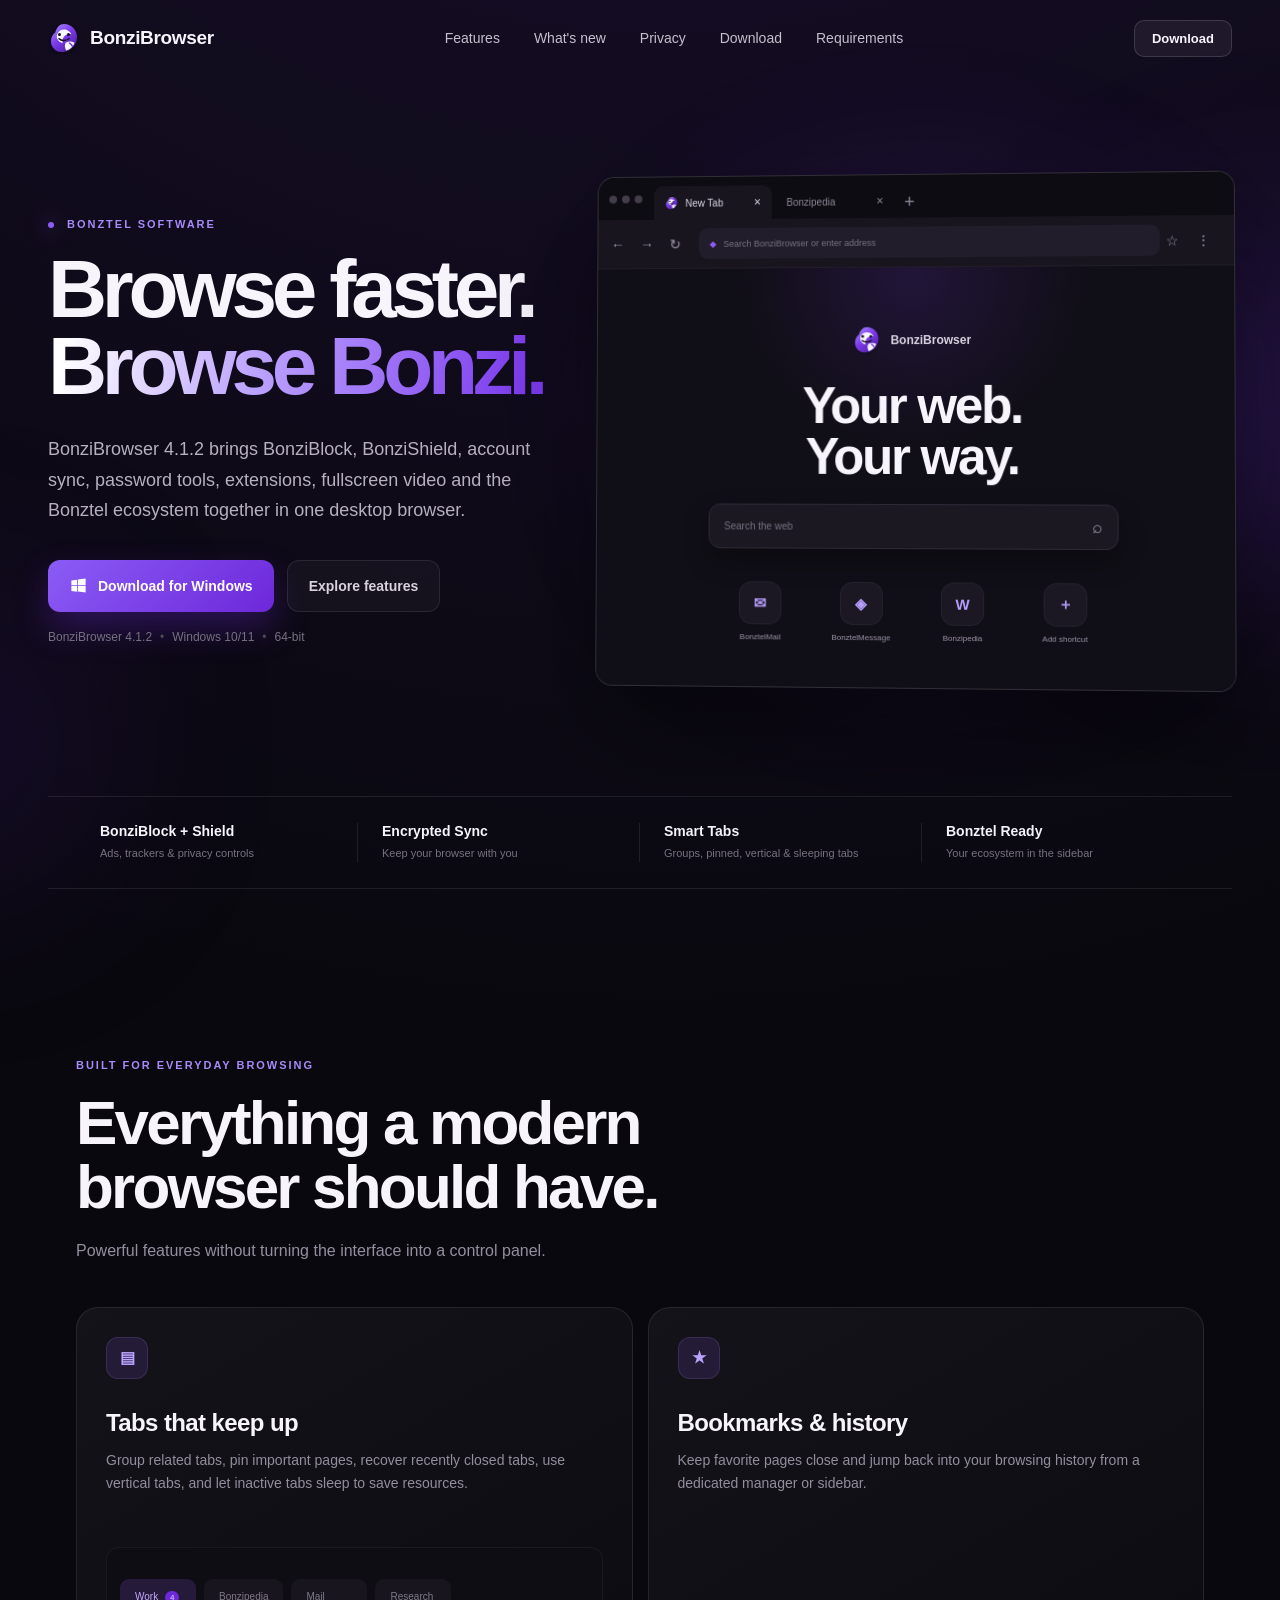
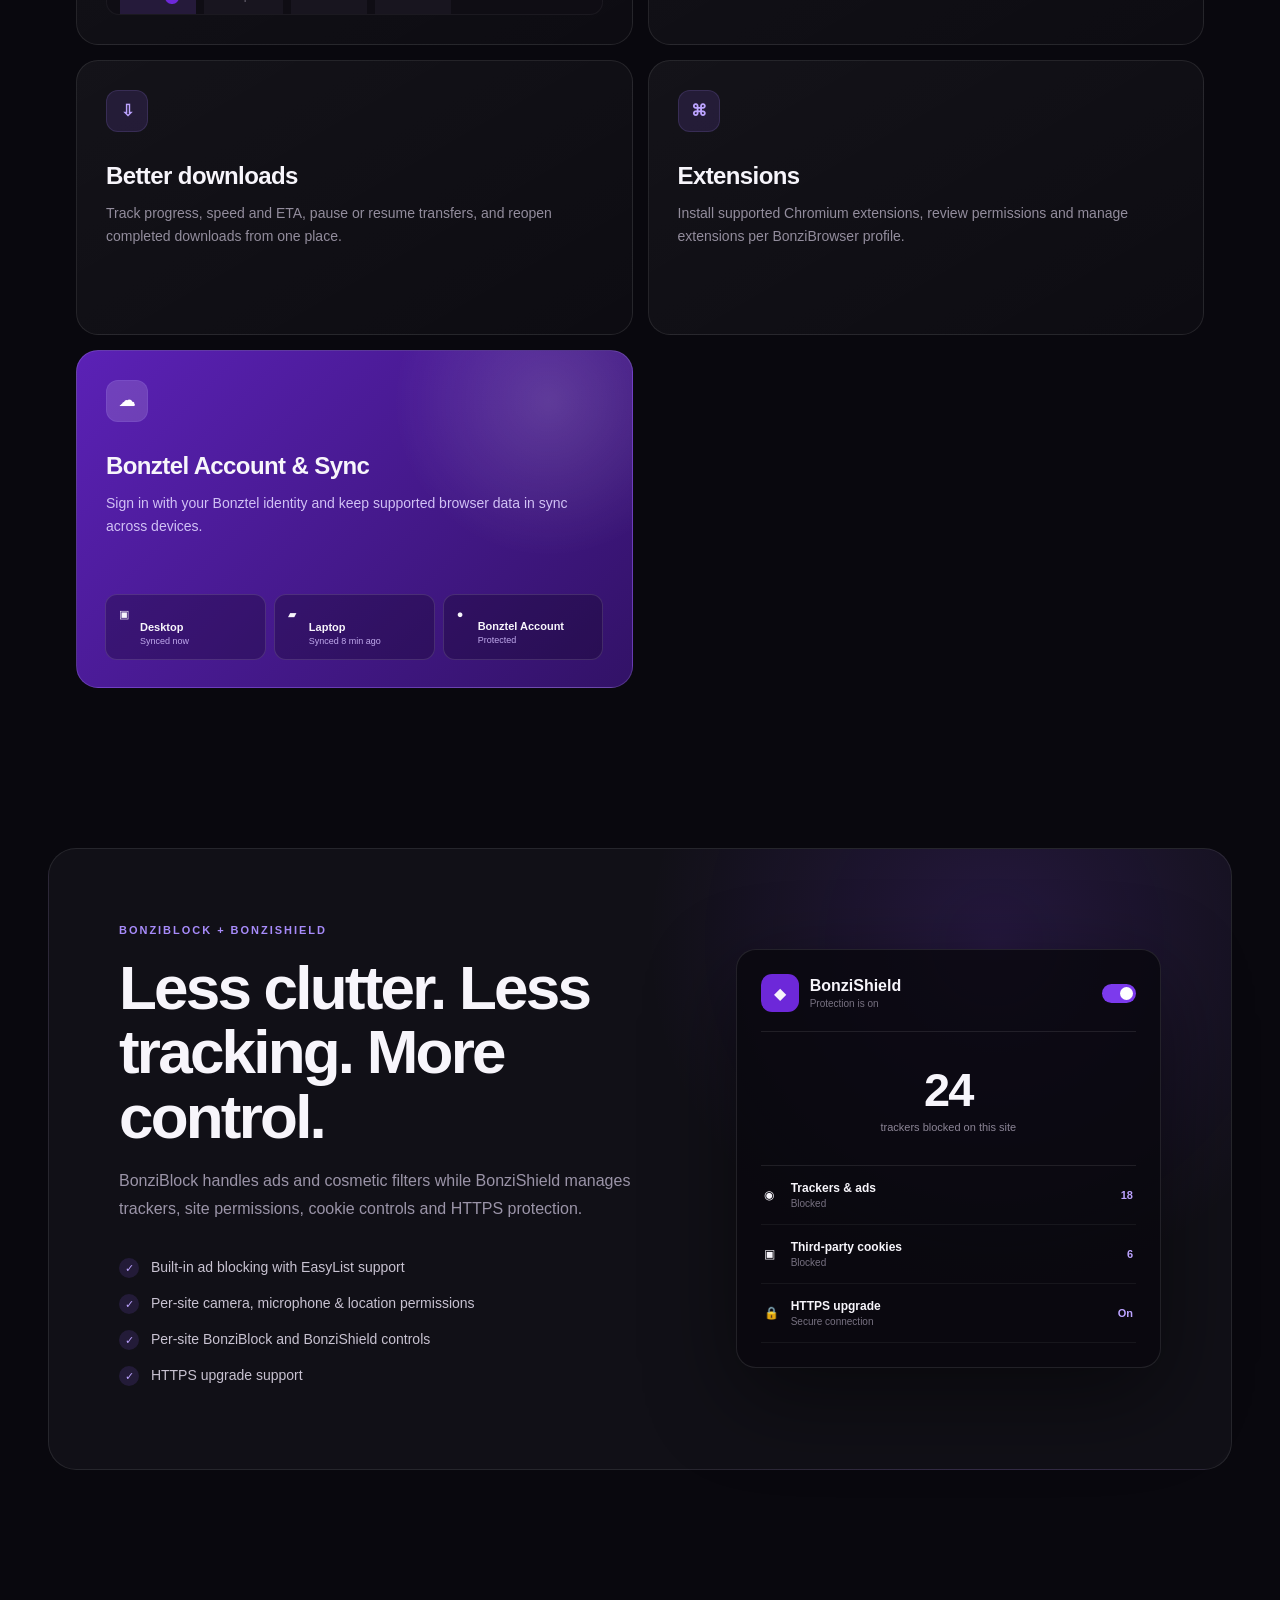
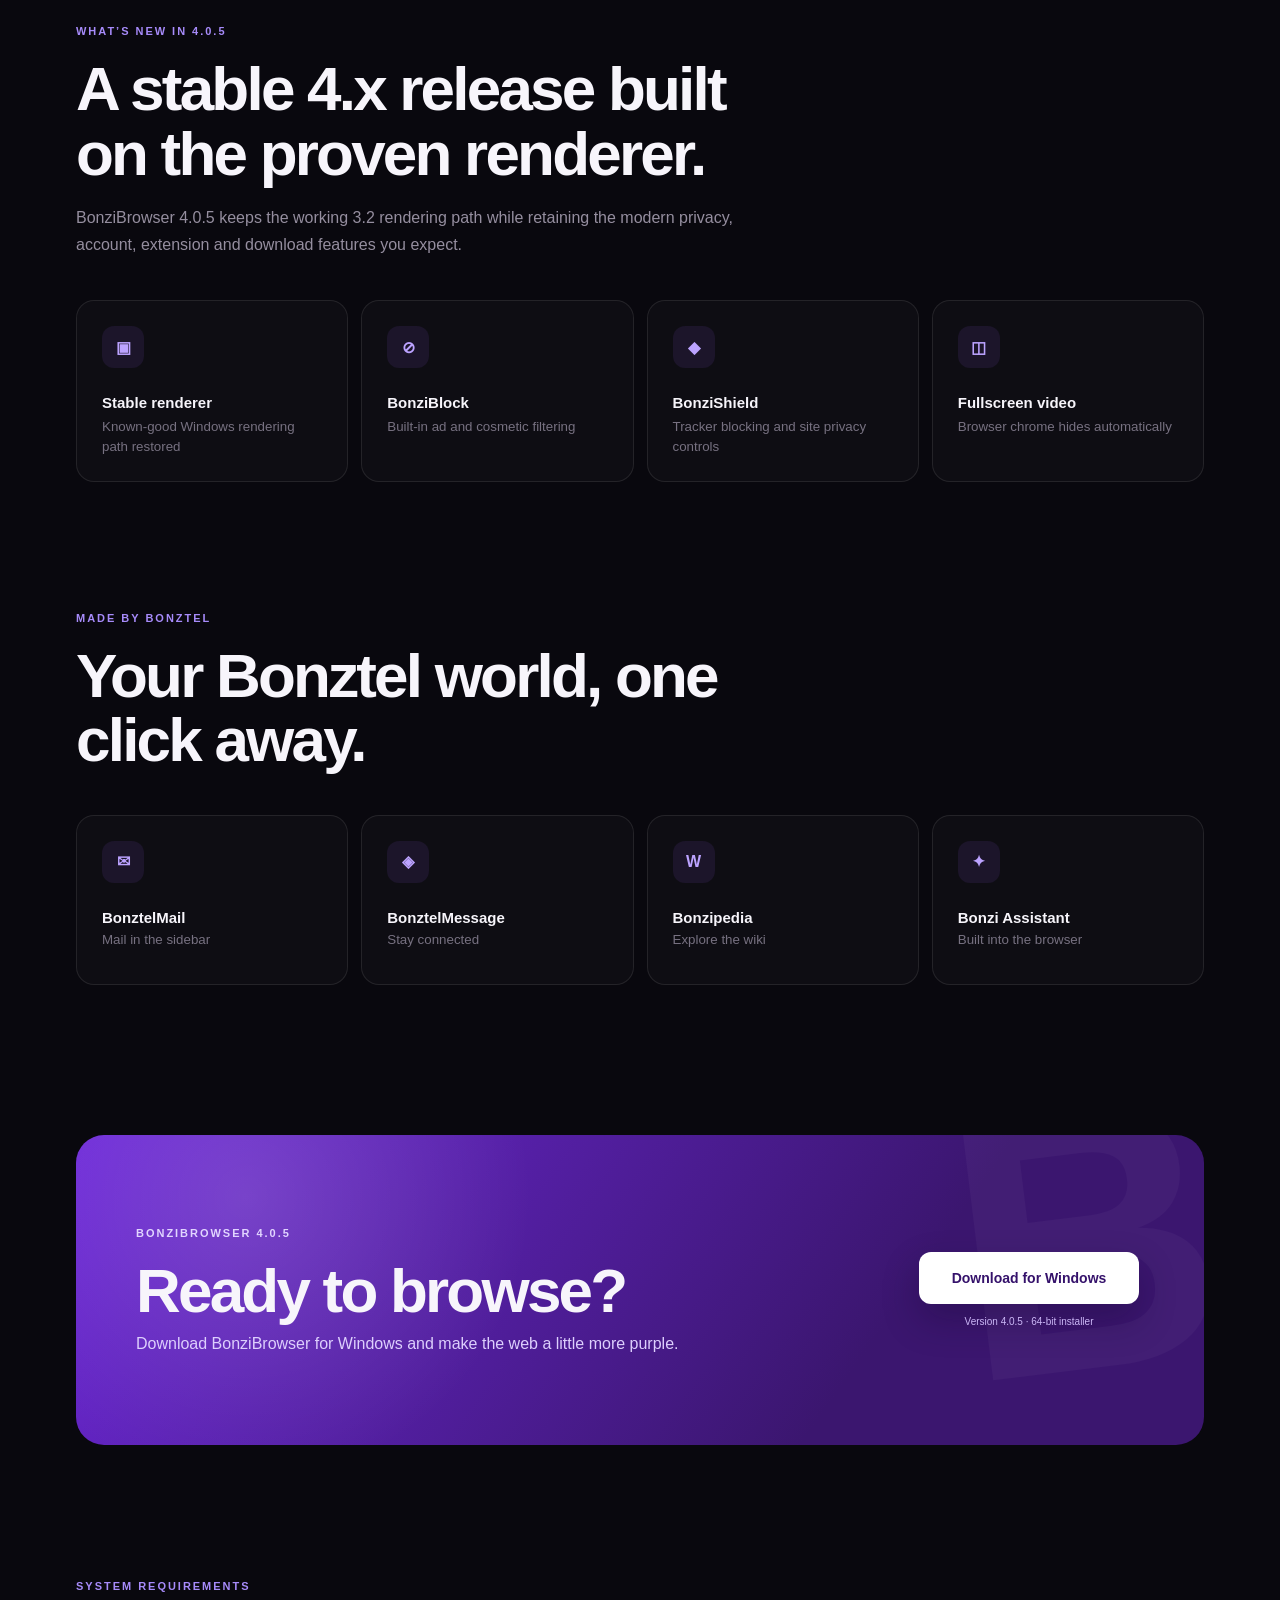
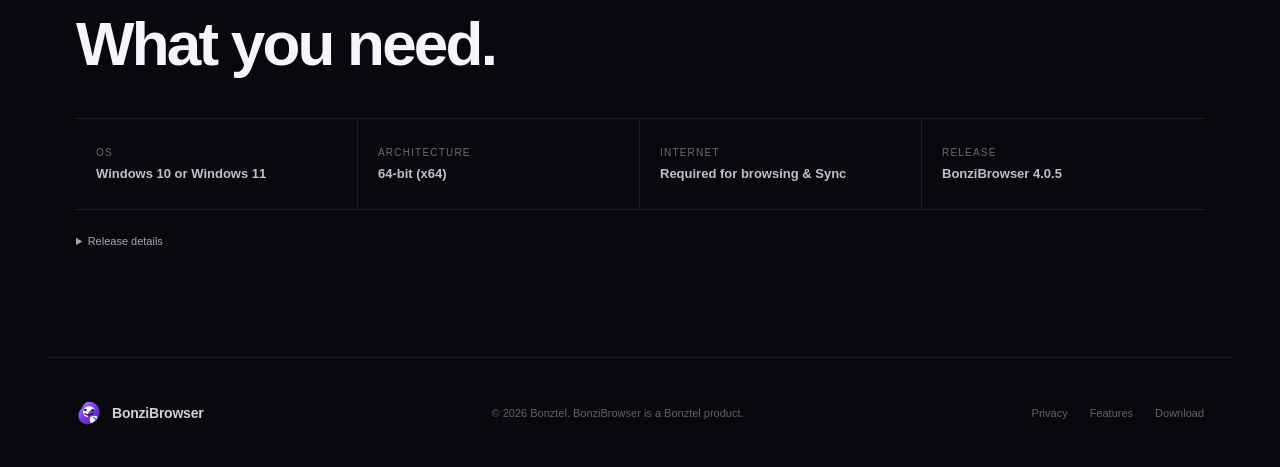
==== commit 477bf989: "Update BonziBrowser version to 4.1.2" ====
--- a/index.html
+++ b/index.html
@@ -27,7 +27,7 @@
       <a href="#requirements">Requirements</a>
     </nav>
 
-    <a class="header-download" href="https://github.com/10minecraft29/bonzibrowsersite/releases/download/1/BonziBrowser-Setup-4.0.5.exe">
+    <a class="header-download" href="https://github.com/10minecraft29/bonzibrowsersite/releases/download/2/BonziBrowser-Setup-4.1.2.exe">
       Download
     </a>
   </header>
@@ -38,12 +38,12 @@
         <div class="eyebrow"><span class="dot"></span> Bonztel software</div>
         <h1>Browse faster.<br><span>Browse Bonzi.</span></h1>
         <p class="hero-lede">
-          BonziBrowser 4.0.5 brings BonziBlock, BonziShield, account sync, password tools,
+          BonziBrowser 4.1.2 brings BonziBlock, BonziShield, account sync, password tools,
           extensions, fullscreen video and the Bonztel ecosystem together in one desktop browser.
         </p>
 
         <div class="hero-actions">
-          <a class="primary-button" href="https://github.com/10minecraft29/bonzibrowsersite/releases/download/1/BonziBrowser-Setup-4.0.5.exe">
+          <a class="primary-button" href="https://github.com/10minecraft29/bonzibrowsersite/releases/download/2/BonziBrowser-Setup-4.1.2.exe">
             <svg viewBox="0 0 24 24" aria-hidden="true"><path d="M3 5.6 10.4 4.6v7.1H3V5.6Zm8.4-1.1L21 3.1v8.6h-9.6V4.5ZM3 12.7h7.4v7.1L3 18.8v-6.1Zm8.4 0H21v8.2l-9.6-1.3v-6.9Z"/></svg>
             Download for Windows
           </a>
@@ -51,7 +51,7 @@
         </div>
 
         <div class="download-meta">
-          <span>BonziBrowser 4.0.5</span>
+          <span>BonziBrowser 4.1.2</span>
           <span class="separator">•</span>
           <span>Windows 10/11</span>
           <span class="separator">•</span>
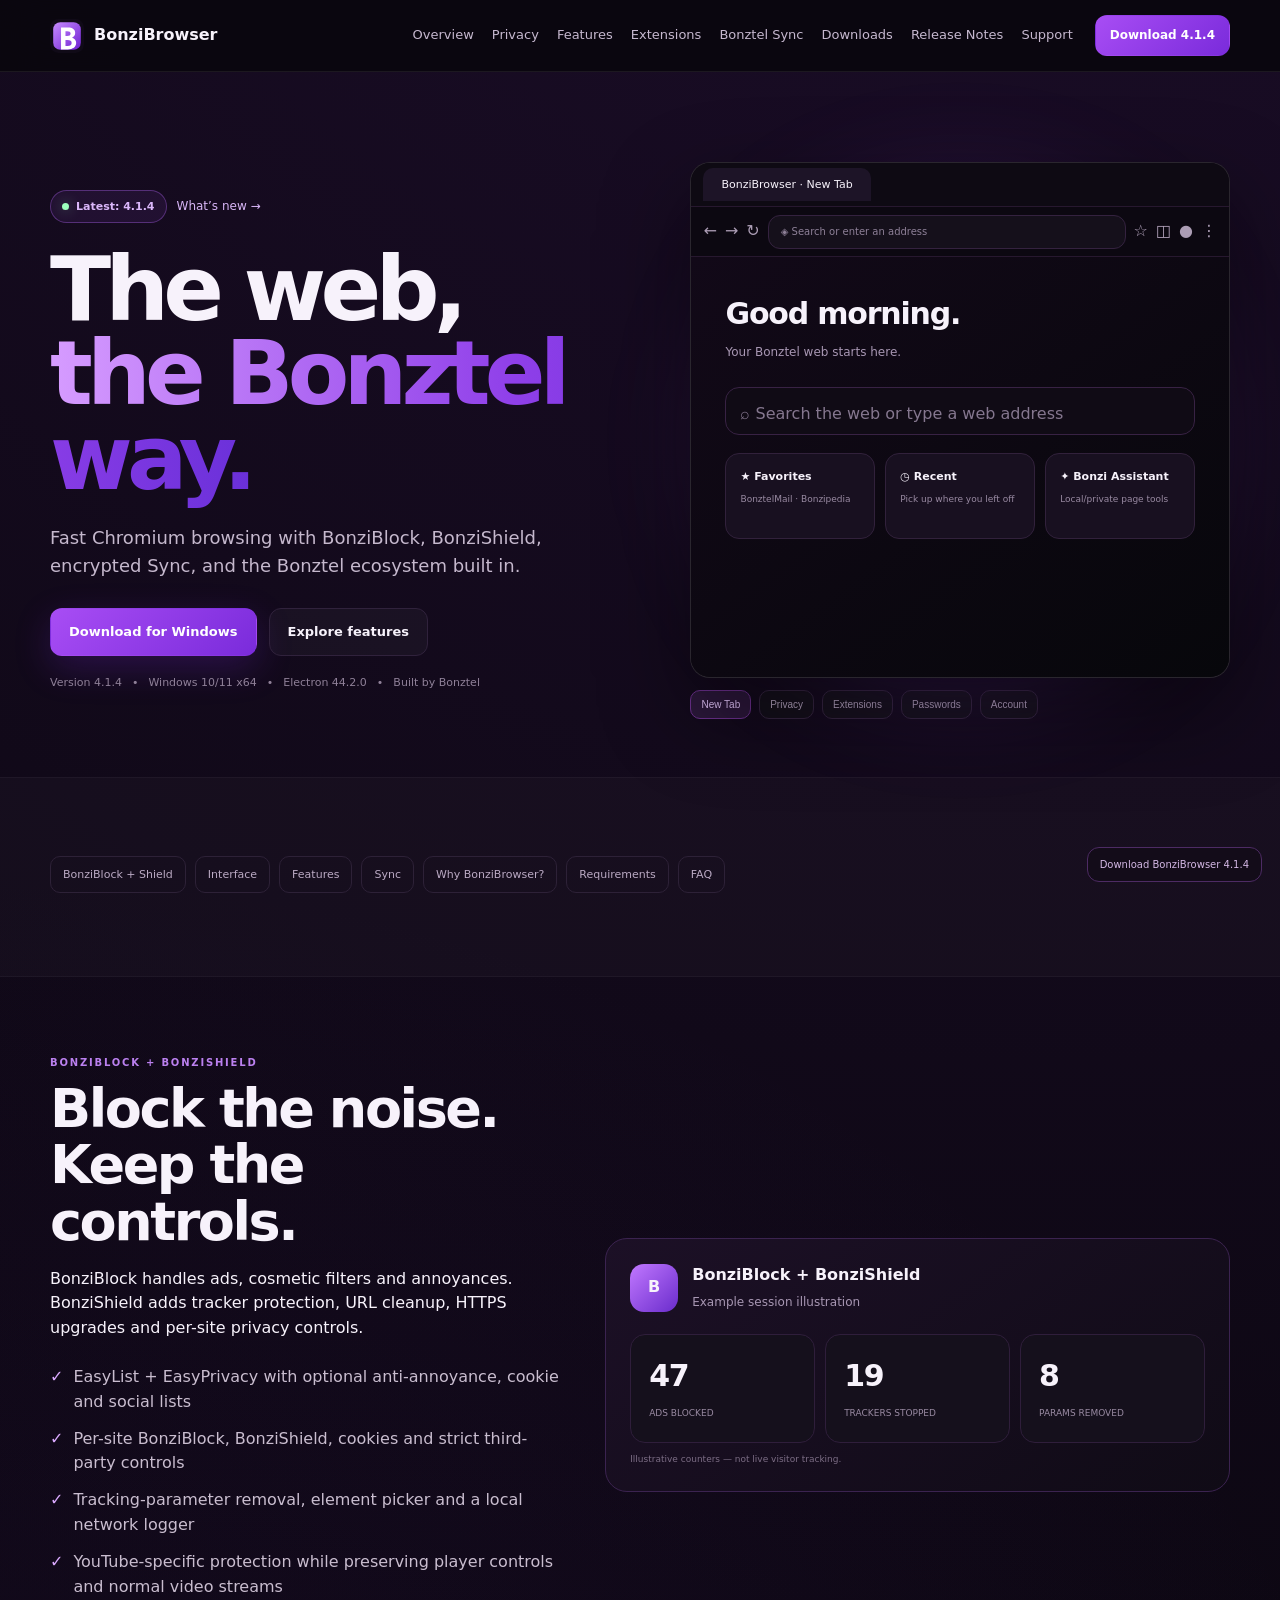
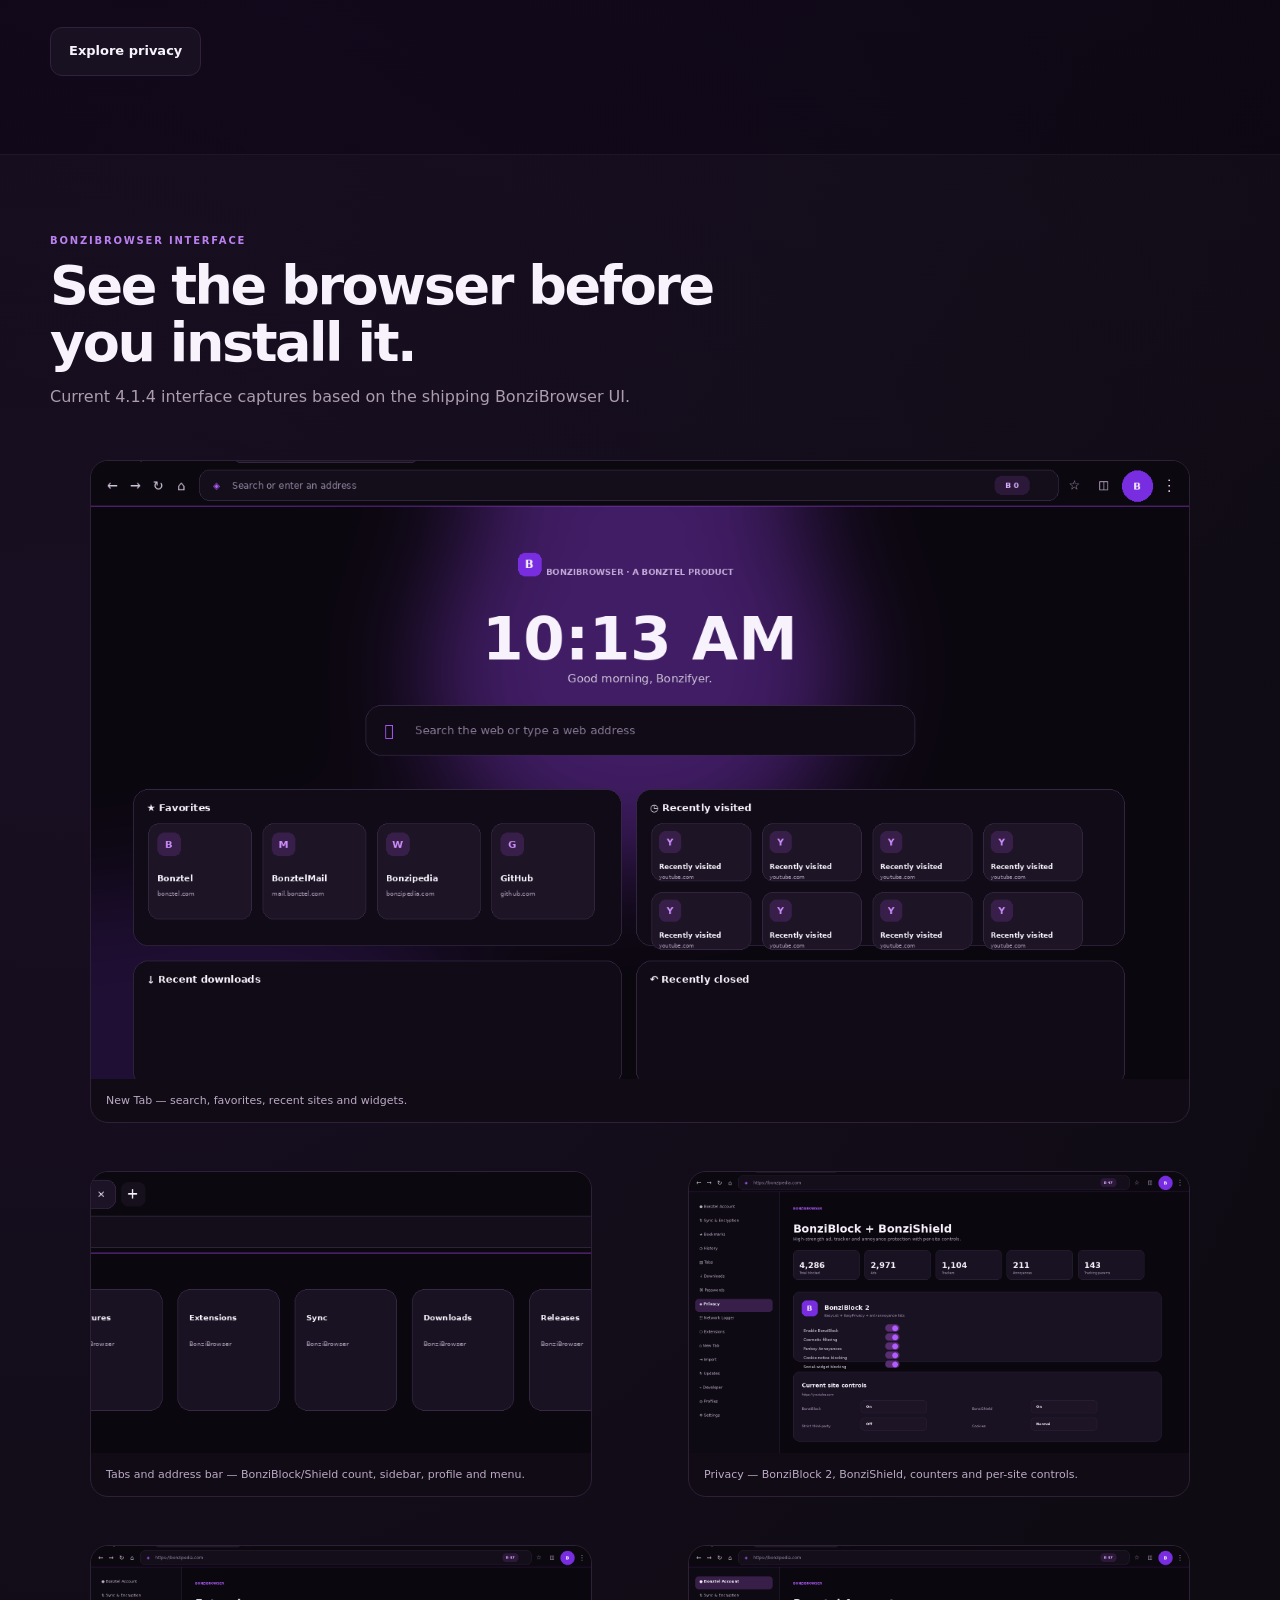
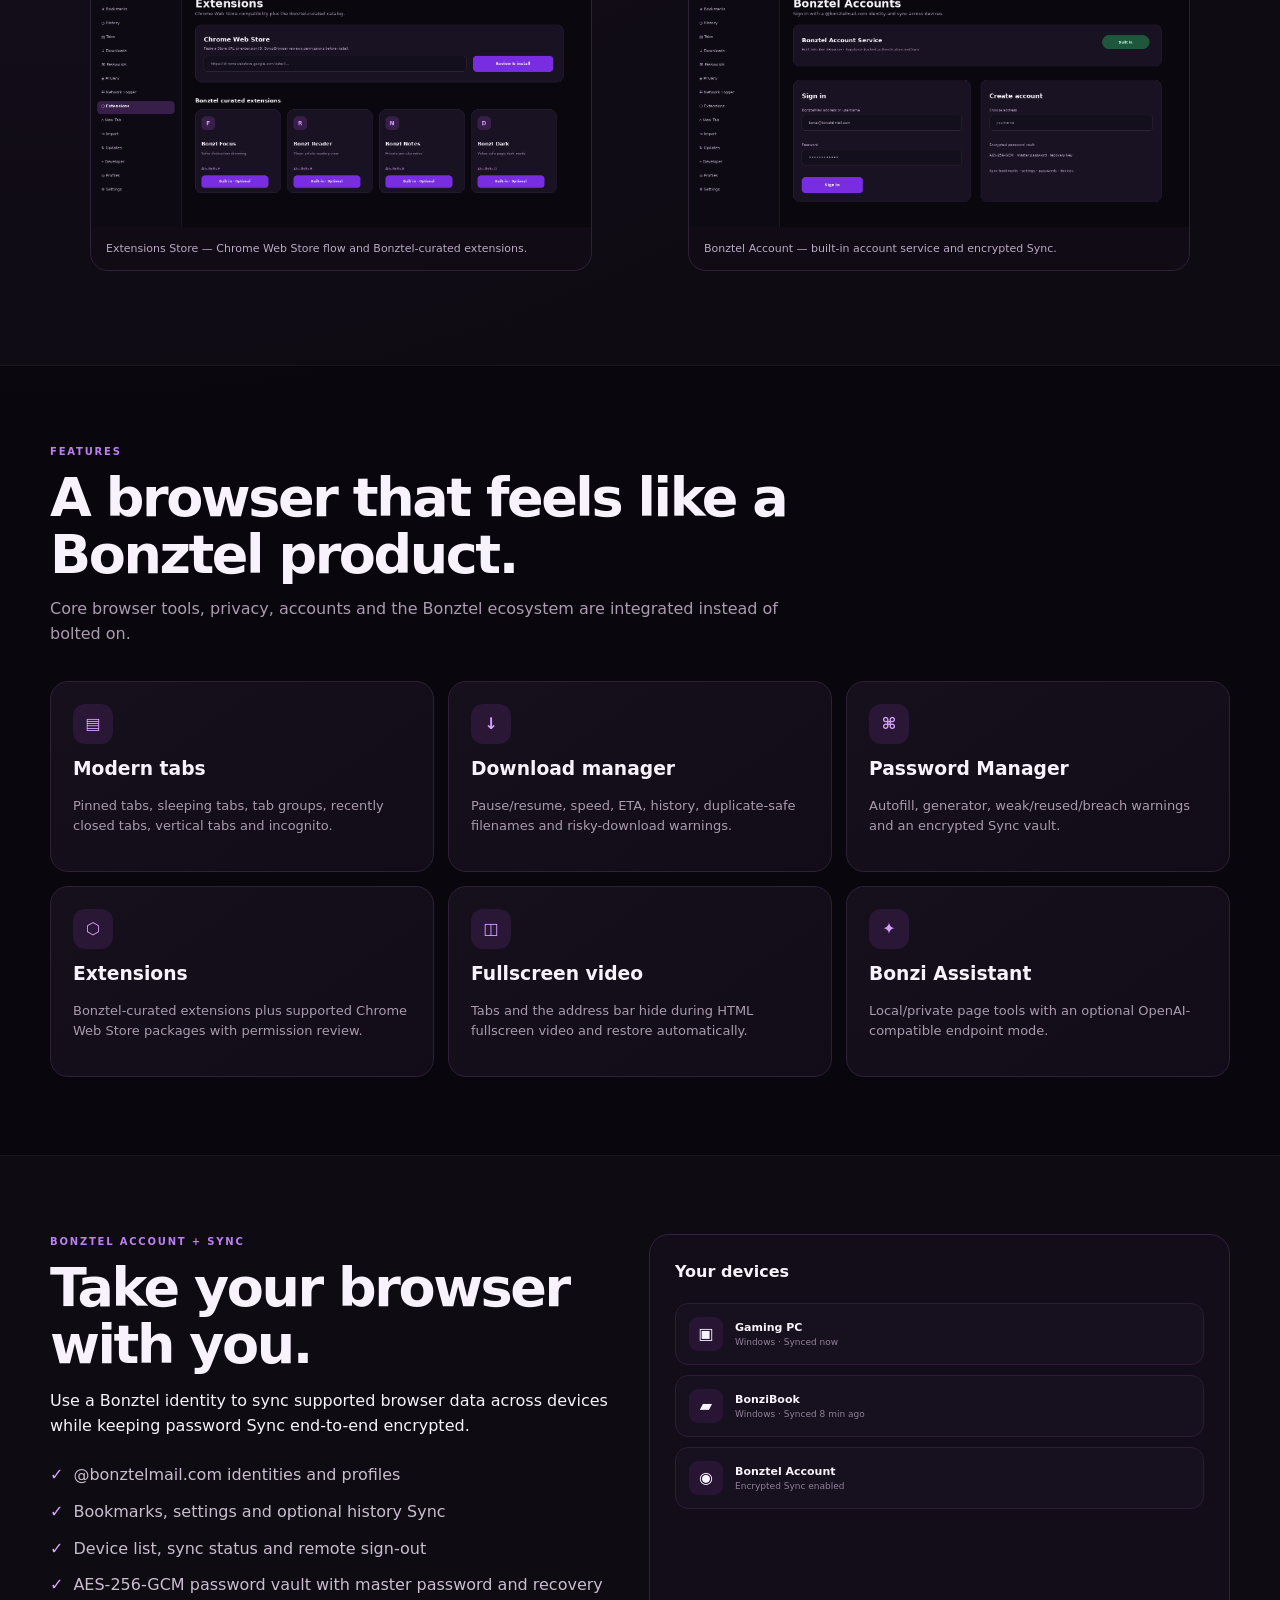
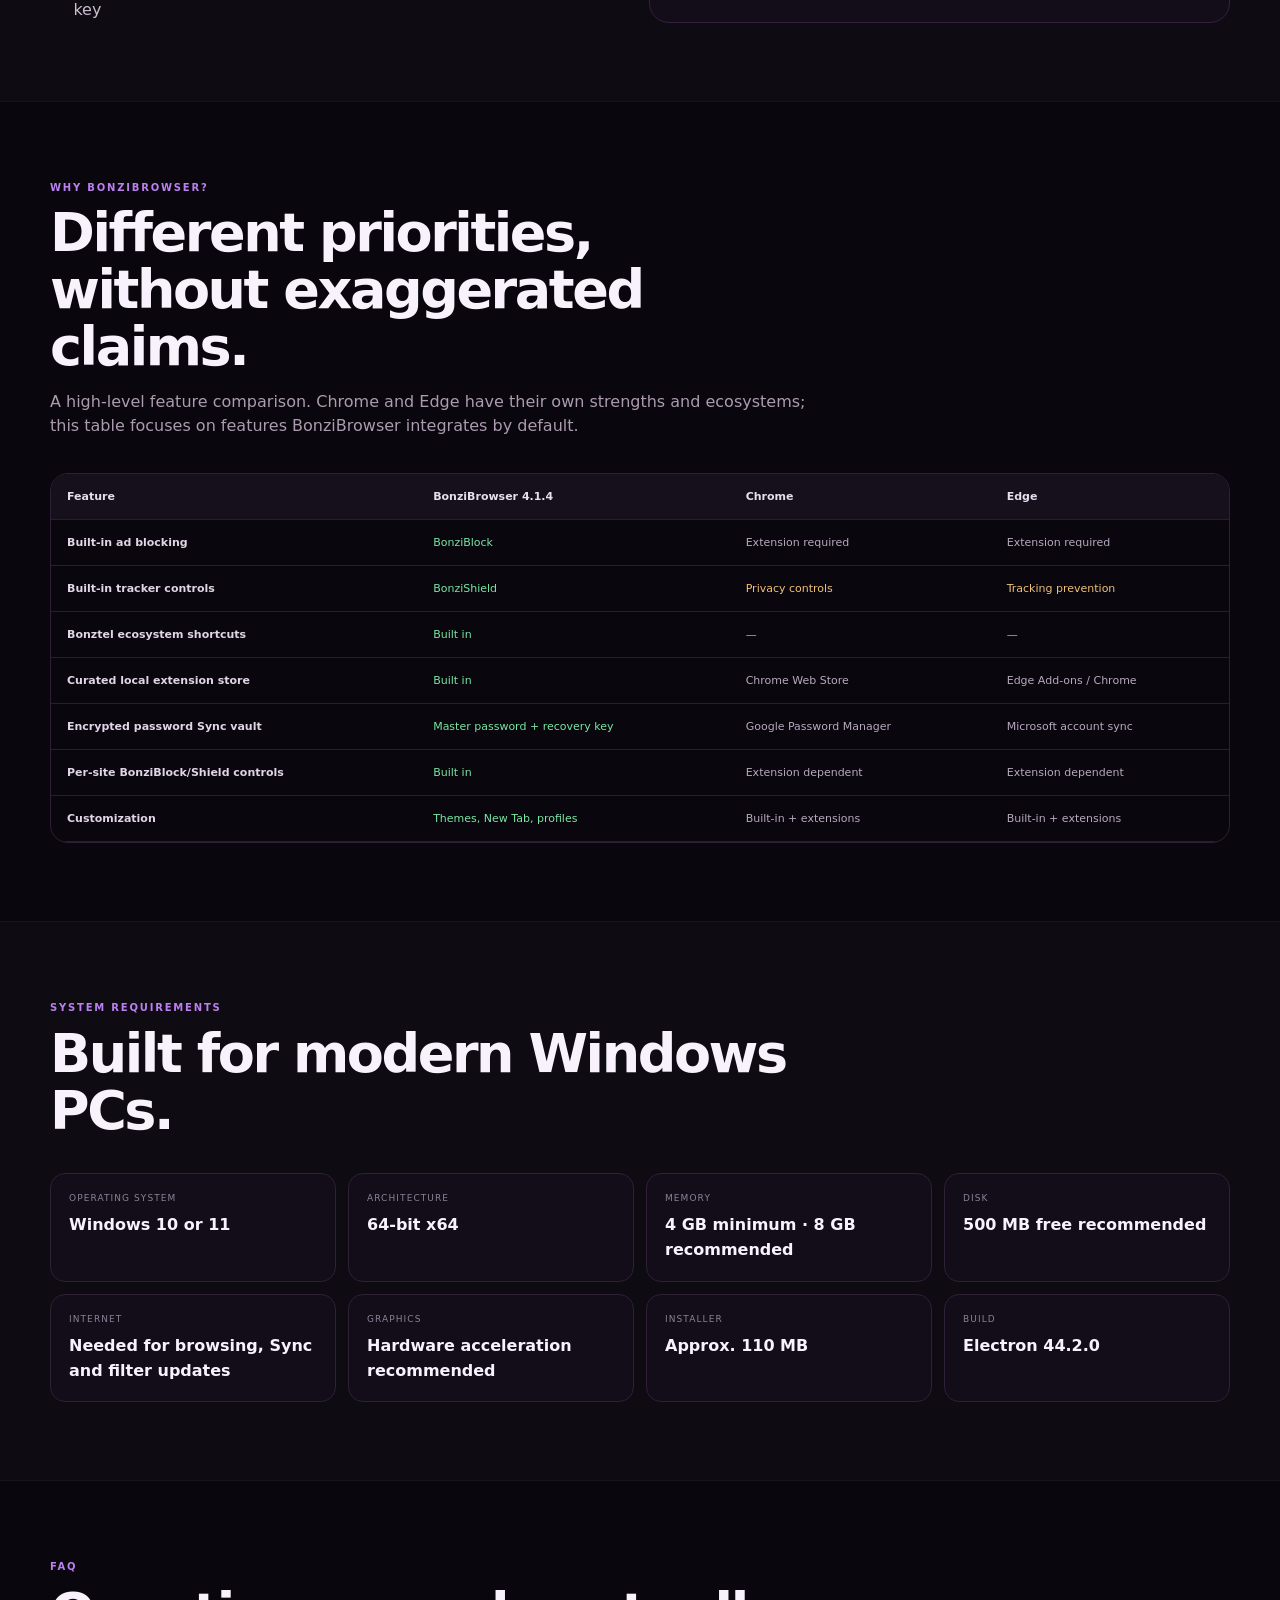
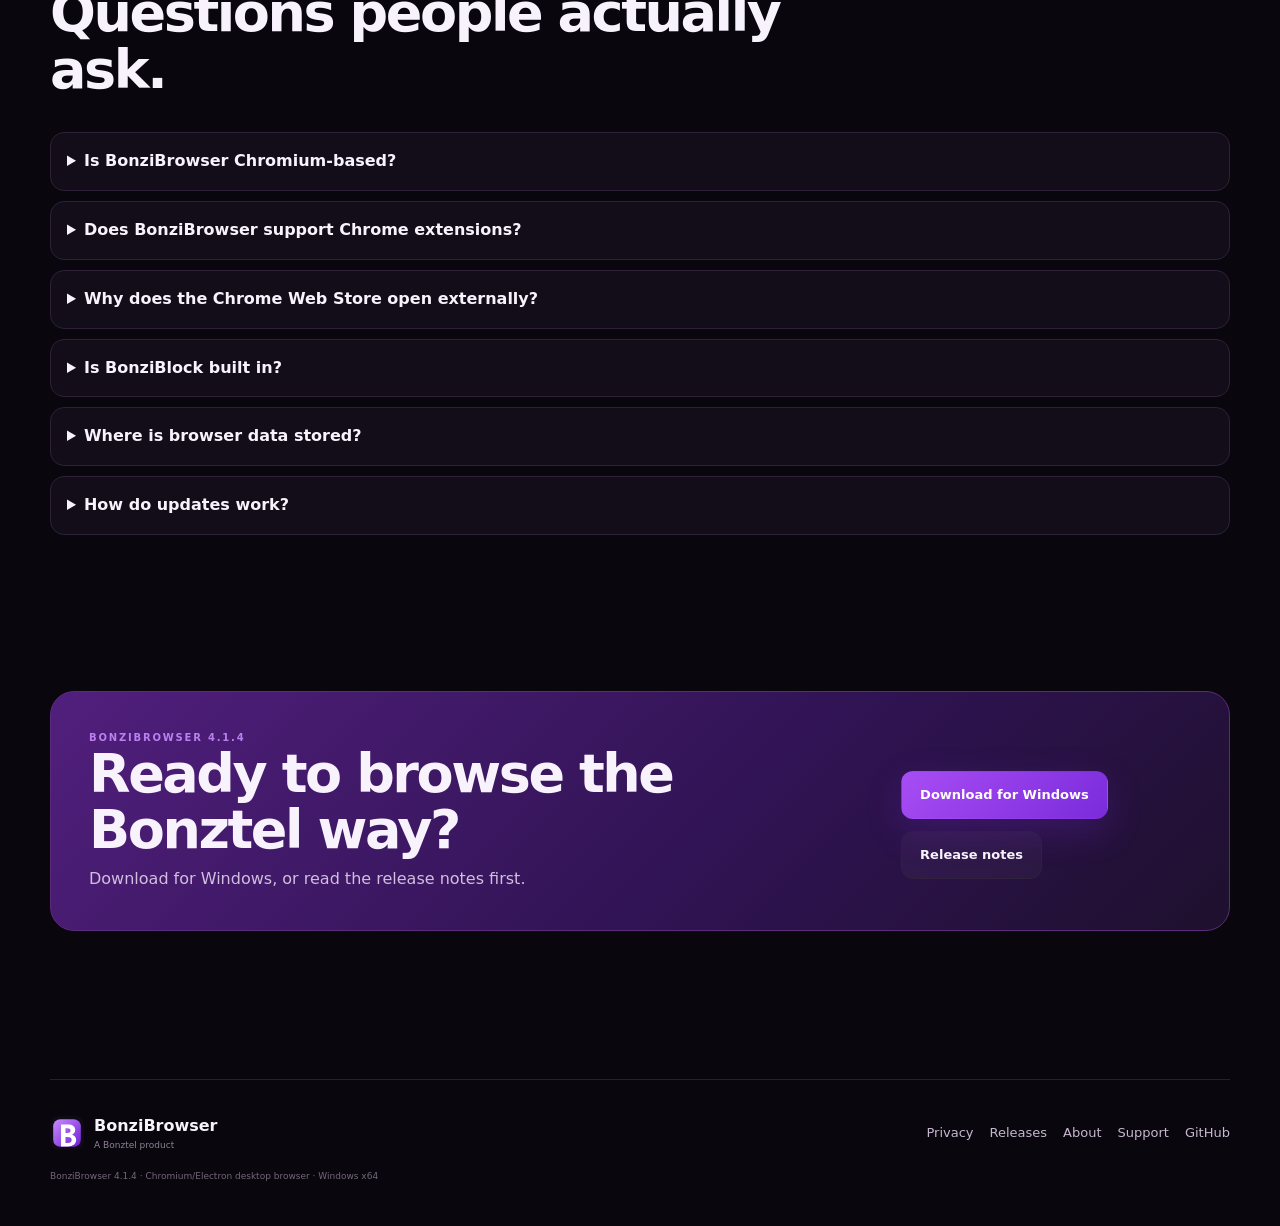
==== commit 02dfe7f6: "Add files via upload" ====
--- a/index.html
+++ b/index.html
@@ -1,242 +1,10 @@
-<!doctype html>
-<html lang="en">
-<head>
-  <meta charset="utf-8" />
-  <meta name="viewport" content="width=device-width, initial-scale=1" />
-  <meta name="theme-color" content="#7c3aed" />
-  <meta name="description" content="Download BonziBrowser 4.0.5 — the private, customizable desktop browser from Bonztel with BonziBlock, BonziShield, Sync and extensions." />
-  <title>BonziBrowser — Browse the Bonztel way</title>
-  <link rel="icon" href="assets/bonzibrowser-mark.svg" type="image/svg+xml" />
-  <link rel="stylesheet" href="styles.css" />
-</head>
-<body>
-  <div class="ambient ambient-one"></div>
-  <div class="ambient ambient-two"></div>
-
-  <header class="site-header" id="top">
-    <a class="brand" href="#top" aria-label="BonziBrowser home">
-      <img src="assets/bonzibrowser-mark.svg" alt="" />
-      <span>BonziBrowser</span>
-    </a>
-
-    <nav class="desktop-nav" aria-label="Main navigation">
-      <a href="#features">Features</a>
-      <a href="#whats-new">What's new</a>
-      <a href="#privacy">Privacy</a>
-      <a href="#download">Download</a>
-      <a href="#requirements">Requirements</a>
-    </nav>
-
-    <a class="header-download" href="https://github.com/10minecraft29/bonzibrowsersite/releases/download/2/BonziBrowser-Setup-4.1.2.exe">
-      Download
-    </a>
-  </header>
-
-  <main>
-    <section class="hero">
-      <div class="hero-copy reveal">
-        <div class="eyebrow"><span class="dot"></span> Bonztel software</div>
-        <h1>Browse faster.<br><span>Browse Bonzi.</span></h1>
-        <p class="hero-lede">
-          BonziBrowser 4.1.2 brings BonziBlock, BonziShield, account sync, password tools,
-          extensions, fullscreen video and the Bonztel ecosystem together in one desktop browser.
-        </p>
-
-        <div class="hero-actions">
-          <a class="primary-button" href="https://github.com/10minecraft29/bonzibrowsersite/releases/download/2/BonziBrowser-Setup-4.1.2.exe">
-            <svg viewBox="0 0 24 24" aria-hidden="true"><path d="M3 5.6 10.4 4.6v7.1H3V5.6Zm8.4-1.1L21 3.1v8.6h-9.6V4.5ZM3 12.7h7.4v7.1L3 18.8v-6.1Zm8.4 0H21v8.2l-9.6-1.3v-6.9Z"/></svg>
-            Download for Windows
-          </a>
-          <a class="secondary-button" href="#features">Explore features</a>
-        </div>
-
-        <div class="download-meta">
-          <span>BonziBrowser 4.1.2</span>
-          <span class="separator">•</span>
-          <span>Windows 10/11</span>
-          <span class="separator">•</span>
-          <span>64-bit</span>
-        </div>
-      </div>
-
-      <div class="hero-visual reveal delay-1" aria-label="BonziBrowser product preview">
-        <div class="browser-glow"></div>
-        <div class="browser-window">
-          <div class="browser-tabs">
-            <div class="traffic"><i></i><i></i><i></i></div>
-            <div class="tab active-tab"><img src="assets/bonzibrowser-mark.svg" alt="" /> New Tab <b>×</b></div>
-            <div class="tab">Bonzipedia <b>×</b></div>
-            <button class="plus" aria-label="New tab">+</button>
-          </div>
-          <div class="toolbar">
-            <span>←</span><span>→</span><span>↻</span>
-            <div class="address"><span class="shield">◆</span> Search BonziBrowser or enter address</div>
-            <span>☆</span><span>⋮</span>
-          </div>
-          <div class="browser-page">
-            <div class="mini-brand">
-              <img src="assets/bonzibrowser-mark.svg" alt="" />
-              <strong>BonziBrowser</strong>
-            </div>
-            <h2>Your web.<br>Your way.</h2>
-            <div class="search-box">Search the web <span>⌕</span></div>
-            <div class="quick-grid">
-              <div><span>✉</span><small>BonztelMail</small></div>
-              <div><span>◈</span><small>BonztelMessage</small></div>
-              <div><span>W</span><small>Bonzipedia</small></div>
-              <div><span>＋</span><small>Add shortcut</small></div>
-            </div>
-          </div>
-        </div>
-      </div>
-    </section>
-
-    <section class="trust-strip reveal" aria-label="Highlights">
-      <div><strong>BonziBlock + Shield</strong><span>Ads, trackers & privacy controls</span></div>
-      <div><strong>Encrypted Sync</strong><span>Keep your browser with you</span></div>
-      <div><strong>Smart Tabs</strong><span>Groups, pinned, vertical & sleeping tabs</span></div>
-      <div><strong>Bonztel Ready</strong><span>Your ecosystem in the sidebar</span></div>
-    </section>
-
-    <section class="section" id="features">
-      <div class="section-heading reveal">
-        <div class="eyebrow">Built for everyday browsing</div>
-        <h2>Everything a modern browser should have.</h2>
-        <p>Powerful features without turning the interface into a control panel.</p>
-      </div>
-
-      <div class="feature-grid">
-        <article class="feature-card large reveal">
-          <div class="feature-icon">▤</div>
-          <h3>Tabs that keep up</h3>
-          <p>Group related tabs, pin important pages, recover recently closed tabs, use vertical tabs, and let inactive tabs sleep to save resources.</p>
-          <div class="fake-tabs">
-            <span class="purple">Work <b>4</b></span><span>Bonzipedia</span><span>Mail</span><span>Research</span>
-          </div>
-        </article>
-
-        <article class="feature-card reveal delay-1">
-          <div class="feature-icon">★</div>
-          <h3>Bookmarks & history</h3>
-          <p>Keep favorite pages close and jump back into your browsing history from a dedicated manager or sidebar.</p>
-        </article>
-
-        <article class="feature-card reveal delay-2">
-          <div class="feature-icon">⇩</div>
-          <h3>Better downloads</h3>
-          <p>Track progress, speed and ETA, pause or resume transfers, and reopen completed downloads from one place.</p>
-        </article>
-
-        <article class="feature-card reveal">
-          <div class="feature-icon">⌘</div>
-          <h3>Extensions</h3>
-          <p>Install supported Chromium extensions, review permissions and manage extensions per BonziBrowser profile.</p>
-        </article>
-
-        <article class="feature-card large purple-card reveal delay-1">
-          <div class="feature-icon light">☁</div>
-          <h3>Bonztel Account & Sync</h3>
-          <p>Sign in with your Bonztel identity and keep supported browser data in sync across devices.</p>
-          <div class="device-row">
-            <span>▣ <b>Desktop</b><small>Synced now</small></span>
-            <span>▰ <b>Laptop</b><small>Synced 8 min ago</small></span>
-            <span>● <b>Bonztel Account</b><small>Protected</small></span>
-          </div>
-        </article>
-      </div>
-    </section>
-
-    <section class="security-section" id="privacy">
-      <div class="security-copy reveal">
-        <div class="eyebrow">BonziBlock + BonziShield</div>
-        <h2>Less clutter. Less tracking. More control.</h2>
-        <p>BonziBlock handles ads and cosmetic filters while BonziShield manages trackers, site permissions, cookie controls and HTTPS protection.</p>
-        <ul>
-          <li><span>✓</span> Built-in ad blocking with EasyList support</li>
-          <li><span>✓</span> Per-site camera, microphone & location permissions</li>
-          <li><span>✓</span> Per-site BonziBlock and BonziShield controls</li>
-          <li><span>✓</span> HTTPS upgrade support</li>
-        </ul>
-      </div>
-      <div class="shield-panel reveal delay-1">
-        <div class="shield-top"><span class="shield-logo">◆</span><div><strong>BonziShield</strong><small>Protection is on</small></div><span class="toggle"></span></div>
-        <div class="shield-score"><strong>24</strong><span>trackers blocked on this site</span></div>
-        <div class="shield-item"><span>◉</span><div><b>Trackers & ads</b><small>Blocked</small></div><strong>18</strong></div>
-        <div class="shield-item"><span>▣</span><div><b>Third-party cookies</b><small>Blocked</small></div><strong>6</strong></div>
-        <div class="shield-item"><span>🔒</span><div><b>HTTPS upgrade</b><small>Secure connection</small></div><strong>On</strong></div>
-      </div>
-    </section>
-
-    <section class="section compact" id="whats-new">
-      <div class="section-heading reveal">
-        <div class="eyebrow">What’s new in 4.0.5</div>
-        <h2>A stable 4.x release built on the proven renderer.</h2>
-        <p>BonziBrowser 4.0.5 keeps the working 3.2 rendering path while retaining the modern privacy, account, extension and download features you expect.</p>
-      </div>
-      <div class="release-grid reveal delay-1">
-        <div><span>▣</span><strong>Stable renderer</strong><small>Known-good Windows rendering path restored</small></div>
-        <div><span>⊘</span><strong>BonziBlock</strong><small>Built-in ad and cosmetic filtering</small></div>
-        <div><span>◆</span><strong>BonziShield</strong><small>Tracker blocking and site privacy controls</small></div>
-        <div><span>◫</span><strong>Fullscreen video</strong><small>Browser chrome hides automatically</small></div>
-      </div>
-    </section>
-
-    <section class="section compact" id="ecosystem">
-      <div class="section-heading reveal">
-        <div class="eyebrow">Made by Bonztel</div>
-        <h2>Your Bonztel world, one click away.</h2>
-      </div>
-      <div class="ecosystem-grid reveal delay-1">
-        <div><span>✉</span><strong>BonztelMail</strong><small>Mail in the sidebar</small></div>
-        <div><span>◈</span><strong>BonztelMessage</strong><small>Stay connected</small></div>
-        <div><span>W</span><strong>Bonzipedia</strong><small>Explore the wiki</small></div>
-        <div><span>✦</span><strong>Bonzi Assistant</strong><small>Built into the browser</small></div>
-      </div>
-    </section>
-
-    <section class="download-section" id="download">
-      <div class="download-card reveal">
-        <div>
-          <div class="eyebrow light-eyebrow">BonziBrowser 4.0.5</div>
-          <h2>Ready to browse?</h2>
-          <p>Download BonziBrowser for Windows and make the web a little more purple.</p>
-        </div>
-        <div class="download-cta">
-          <a class="white-button" href="https://github.com/10minecraft29/bonzibrowsersite/releases/download/1/BonziBrowser-Setup-4.0.5.exe">
-            Download for Windows
-          </a>
-          <span>Version 4.0.5 · 64-bit installer</span>
-        </div>
-      </div>
-    </section>
-
-    <section class="requirements-section" id="requirements">
-      <div class="section-heading reveal">
-        <div class="eyebrow">System requirements</div>
-        <h2>What you need.</h2>
-      </div>
-      <div class="requirements-grid reveal delay-1">
-        <div><span>OS</span><strong>Windows 10 or Windows 11</strong></div>
-        <div><span>Architecture</span><strong>64-bit (x64)</strong></div>
-        <div><span>Internet</span><strong>Required for browsing & Sync</strong></div>
-        <div><span>Release</span><strong>BonziBrowser 4.0.5</strong></div>
-      </div>
-      <details class="checksum reveal">
-        <summary>Release details</summary>
-        <code>BonziBrowser 4.0.5 · Windows x64 · Installer hosted on GitHub Releases</code>
-      </details>
-    </section>
-  </main>
-
-  <footer>
-    <a class="brand footer-brand" href="#top">
-      <img src="assets/bonzibrowser-mark.svg" alt="" />
-      <span>BonziBrowser</span>
-    </a>
-    <p>© 2026 Bonztel. BonziBrowser is a Bonztel product.</p>
-    <div><a href="#privacy">Privacy</a><a href="#features">Features</a><a href="#download">Download</a></div>
-  </footer>
-
-  <script src="script.js"></script>
-</body>
-</html>
+<!doctype html><html lang="en"><head><meta charset="utf-8"><meta name="viewport" content="width=device-width,initial-scale=1"><meta name="theme-color" content="#8f3fe9"><meta name="description" content="Download BonziBrowser 4.1.4 for Windows. Chromium browsing with BonziBlock, BonziShield, encrypted Sync, extensions and the Bonztel ecosystem built in."><meta property="og:type" content="website"><meta property="og:title" content="BonziBrowser 4.1.4 — The web, the Bonztel way."><meta property="og:description" content="Download BonziBrowser 4.1.4 for Windows. Chromium browsing with BonziBlock, BonziShield, encrypted Sync, extensions and the Bonztel ecosystem built in."><meta property="og:url" content="https://browser.bonztel.com/"><meta property="og:image" content="https://browser.bonztel.com/assets/og-bonzibrowser.png"><meta name="twitter:card" content="summary_large_image"><link rel="canonical" href="https://browser.bonztel.com/"><link rel="icon" href="bonzibrowser.svg" type="image/svg+xml"><link rel="apple-touch-icon" href="icon-192.png"><link rel="stylesheet" href="styles.css"><script src="site-config.js"></script><title>BonziBrowser 4.1.4 — The web, the Bonztel way.</title><script type="application/ld+json">{"@context":"https://schema.org","@type":"SoftwareApplication","name":"BonziBrowser","applicationCategory":"WebBrowser","operatingSystem":"Windows 10, Windows 11","softwareVersion":"4.1.4","description":"Chromium desktop browser from Bonztel with BonziBlock, BonziShield, encrypted Sync and extensions.","downloadUrl":"https://github.com/10minecraft29/bonzibrowsersite/releases/download/1/BonziBrowser-Setup-4.1.4.exe","publisher":{"@type":"Organization","name":"Bonztel"}}</script></head><body><header class="site-header"><a class="brand" href="index.html"><img src="bonzibrowser.svg" alt=""><span>BonziBrowser</span></a><button class="nav-toggle" aria-label="Open navigation">☰</button><nav class="main-nav"><a href="index.html#overview">Overview</a><a href="privacy.html">Privacy</a><a href="index.html#features">Features</a><a href="extensions.html">Extensions</a><a href="index.html#sync">Bonztel Sync</a><a href="download.html">Downloads</a><a href="releases.html">Release Notes</a><a href="support.html">Support</a></nav><a class="header-download js-download" href="#"><span class="desktop-label">Download 4.1.4</span><span class="mobile-label">Windows download</span></a></header><main id="overview"><section class="hero"><div class="container hero-grid"><div><div class="badge-row"><span class="version-badge"><i class="dot"></i> Latest: 4.1.4</span><a class="text-link" href="releases.html#v414">What’s new →</a></div><h1>The web,<br><span>the Bonztel way.</span></h1><p class="lede">Fast Chromium browsing with BonziBlock, BonziShield, encrypted Sync, and the Bonztel ecosystem built in.</p><div class="actions"><a class="btn primary js-download" href="#">Download for Windows</a><a class="btn secondary" href="#features">Explore features</a></div><p class="mobile-download-note">BonziBrowser is a desktop app. Download it on a Windows 10/11 PC.</p><div class="hero-meta"><span>Version 4.1.4</span><span>Windows 10/11 x64</span><span>Electron 44.2.0</span><span>Built by Bonztel</span></div></div><div class="product-frame"><div class="frame-glow"></div><div class="browser-demo"><div class="demo-tabs"><div class="demo-tab">BonziBrowser · New Tab</div></div><div class="demo-toolbar"><i>←</i><i>→</i><i>↻</i><div class="demo-address">◈ Search or enter an address</div><i>☆</i><i>◫</i><i>●</i><i>⋮</i></div><div class="demo-views"><div class="demo-view active" data-view="newtab"><div class="mock-heading">Good morning.</div><div class="mock-sub">Your Bonztel web starts here.</div><div class="mock-search">⌕ Search the web or type a web address</div><div class="mock-grid"><div class="mock-card"><b>★ Favorites</b><span>BonztelMail · Bonzipedia</span></div><div class="mock-card"><b>◷ Recent</b><span>Pick up where you left off</span></div><div class="mock-card"><b>✦ Bonzi Assistant</b><span>Local/private page tools</span></div></div></div><div class="demo-view" data-view="privacy"><div class="mock-heading">BonziBlock + BonziShield</div><div class="mock-sub">Per-site privacy controls and local statistics.</div><div class="mock-stats"><div class="mock-stat"><strong>47</strong><small>Ads</small></div><div class="mock-stat"><strong>19</strong><small>Trackers</small></div><div class="mock-stat"><strong>8</strong><small>Params removed</small></div></div><div class="mock-switch"><span>BonziBlock</span><span></span></div><div class="mock-switch"><span>BonziShield</span><span></span></div><div class="mock-switch"><span>Cookie notices</span><span></span></div></div><div class="demo-view" data-view="extensions"><div class="mock-heading">Extensions Store</div><div class="mock-sub">Built-in extensions plus supported Chrome Web Store packages.</div><div class="mock-grid"><div class="mock-card"><b>Bonzi Focus</b><span>Distraction dimming</span></div><div class="mock-card"><b>Bonzi Reader</b><span>Clean article view</span></div><div class="mock-card"><b>Bonzi Notes</b><span>Per-site local notes</span></div></div></div><div class="demo-view" data-view="passwords"><div class="mock-heading">Password Manager</div><div class="mock-sub">Encrypted local vault with optional end-to-end Sync.</div><div class="mock-card" style="margin-top:24px"><b>Vault unlocked</b><span>AES-256-GCM · master password · recovery key</span></div><div class="mock-card" style="margin-top:10px"><b>Password health</b><span>Weak, reused and breach checks</span></div></div><div class="demo-view" data-view="account"><div class="mock-heading">Bonztel Account</div><div class="mock-sub">@bonztelmail.com identity, profiles and devices.</div><div class="mock-card" style="margin-top:24px"><b>Gaming PC</b><span>Synced now · Windows</span></div><div class="mock-card" style="margin-top:10px"><b>BonziBook</b><span>Last sync 8 minutes ago</span></div></div></div></div><div class="demo-selector"><button class="active" data-view="newtab">New Tab</button><button data-view="privacy">Privacy</button><button data-view="extensions">Extensions</button><button data-view="passwords">Passwords</button><button data-view="account">Account</button></div></div></div></section>
+<section class="section alt"><div class="container"><div class="feature-nav"><a href="#privacy-headline">BonziBlock + Shield</a><a href="#screenshots">Interface</a><a href="#features">Features</a><a href="#sync">Sync</a><a href="#why">Why BonziBrowser?</a><a href="#requirements">Requirements</a><a href="#faq">FAQ</a></div></div></section>
+<section class="section" id="privacy-headline"><div class="container headline-security"><div><div class="eyebrow">BonziBlock + BonziShield</div><h2>Block the noise. Keep the controls.</h2><p>BonziBlock handles ads, cosmetic filters and annoyances. BonziShield adds tracker protection, URL cleanup, HTTPS upgrades and per-site privacy controls.</p><ul class="check-list"><li><b>✓</b> EasyList + EasyPrivacy with optional anti-annoyance, cookie and social lists</li><li><b>✓</b> Per-site BonziBlock, BonziShield, cookies and strict third-party controls</li><li><b>✓</b> Tracking-parameter removal, element picker and a local network logger</li><li><b>✓</b> YouTube-specific protection while preserving player controls and normal video streams</li></ul><div class="actions"><a class="btn secondary" href="privacy.html">Explore privacy</a></div></div><div class="big-shield"><div class="shield-head"><div class="shield-mark">B</div><div><strong>BonziBlock + BonziShield</strong><div class="mock-sub">Example session illustration</div></div></div><div class="live-stats"><div class="live-stat"><strong data-count="47">0</strong><span>ADS BLOCKED</span></div><div class="live-stat"><strong data-count="19">0</strong><span>TRACKERS STOPPED</span></div><div class="live-stat"><strong data-count="8">0</strong><span>PARAMS REMOVED</span></div></div><div class="illustration-note">Illustrative counters — not live visitor tracking.</div></div></div></section>
+<section class="section alt" id="screenshots"><div class="container"><div class="section-head"><div class="eyebrow">BonziBrowser interface</div><h2>See the browser before you install it.</h2><p>Current 4.1.4 interface captures based on the shipping BonziBrowser UI.</p></div><div class="screenshots"><figure class="shot-card large"><img src="new-tab.png" alt="BonziBrowser New Tab interface"><figcaption>New Tab — search, favorites, recent sites and widgets.</figcaption></figure><figure class="shot-card"><img src="toolbar.png" alt="BonziBrowser tabs and address bar"><figcaption>Tabs and address bar — BonziBlock/Shield count, sidebar, profile and menu.</figcaption></figure><figure class="shot-card"><img src="privacy.png" alt="BonziBrowser Privacy panel"><figcaption>Privacy — BonziBlock 2, BonziShield, counters and per-site controls.</figcaption></figure><figure class="shot-card"><img src="extensions.png" alt="BonziBrowser Extensions Store"><figcaption>Extensions Store — Chrome Web Store flow and Bonztel-curated extensions.</figcaption></figure><figure class="shot-card"><img src="account.png" alt="Bonztel Account panel in BonziBrowser"><figcaption>Bonztel Account — built-in account service and encrypted Sync.</figcaption></figure></div></div></section>
+<section class="section" id="features"><div class="container"><div class="section-head"><div class="eyebrow">Features</div><h2>A browser that feels like a Bonztel product.</h2><p>Core browser tools, privacy, accounts and the Bonztel ecosystem are integrated instead of bolted on.</p></div><div class="cards"><article class="card"><div class="card-icon">▤</div><h3>Modern tabs</h3><p>Pinned tabs, sleeping tabs, tab groups, recently closed tabs, vertical tabs and incognito.</p></article><article class="card"><div class="card-icon">↓</div><h3>Download manager</h3><p>Pause/resume, speed, ETA, history, duplicate-safe filenames and risky-download warnings.</p></article><article class="card"><div class="card-icon">⌘</div><h3>Password Manager</h3><p>Autofill, generator, weak/reused/breach warnings and an encrypted Sync vault.</p></article><article class="card"><div class="card-icon">⬡</div><h3>Extensions</h3><p>Bonztel-curated extensions plus supported Chrome Web Store packages with permission review.</p></article><article class="card"><div class="card-icon">◫</div><h3>Fullscreen video</h3><p>Tabs and the address bar hide during HTML fullscreen video and restore automatically.</p></article><article class="card"><div class="card-icon">✦</div><h3>Bonzi Assistant</h3><p>Local/private page tools with an optional OpenAI-compatible endpoint mode.</p></article></div></div></section>
+<section class="section alt" id="sync"><div class="container sync-grid"><div><div class="eyebrow">Bonztel Account + Sync</div><h2>Take your browser with you.</h2><p>Use a Bonztel identity to sync supported browser data across devices while keeping password Sync end-to-end encrypted.</p><ul class="check-list"><li><b>✓</b> @bonztelmail.com identities and profiles</li><li><b>✓</b> Bookmarks, settings and optional history Sync</li><li><b>✓</b> Device list, sync status and remote sign-out</li><li><b>✓</b> AES-256-GCM password vault with master password and recovery key</li></ul></div><div class="sync-panel"><strong>Your devices</strong><div class="device-list"><div class="device"><span>▣</span><div><strong>Gaming PC</strong><small>Windows · Synced now</small></div></div><div class="device"><span>▰</span><div><strong>BonziBook</strong><small>Windows · Synced 8 min ago</small></div></div><div class="device"><span>◉</span><div><strong>Bonztel Account</strong><small>Encrypted Sync enabled</small></div></div></div></div></div></section>
+<section class="section" id="why"><div class="container"><div class="section-head"><div class="eyebrow">Why BonziBrowser?</div><h2>Different priorities, without exaggerated claims.</h2><p>A high-level feature comparison. Chrome and Edge have their own strengths and ecosystems; this table focuses on features BonziBrowser integrates by default.</p></div><div class="compare"><table><thead><tr><th>Feature</th><th>BonziBrowser 4.1.4</th><th>Chrome</th><th>Edge</th></tr></thead><tbody><tr><td>Built-in ad blocking</td><td class="yes">BonziBlock</td><td>Extension required</td><td>Extension required</td></tr><tr><td>Built-in tracker controls</td><td class="yes">BonziShield</td><td class="partial">Privacy controls</td><td class="partial">Tracking prevention</td></tr><tr><td>Bonztel ecosystem shortcuts</td><td class="yes">Built in</td><td>—</td><td>—</td></tr><tr><td>Curated local extension store</td><td class="yes">Built in</td><td>Chrome Web Store</td><td>Edge Add-ons / Chrome</td></tr><tr><td>Encrypted password Sync vault</td><td class="yes">Master password + recovery key</td><td>Google Password Manager</td><td>Microsoft account sync</td></tr><tr><td>Per-site BonziBlock/Shield controls</td><td class="yes">Built in</td><td>Extension dependent</td><td>Extension dependent</td></tr><tr><td>Customization</td><td class="yes">Themes, New Tab, profiles</td><td>Built-in + extensions</td><td>Built-in + extensions</td></tr></tbody></table></div></div></section>
+<section class="section alt" id="requirements"><div class="container"><div class="section-head"><div class="eyebrow">System requirements</div><h2>Built for modern Windows PCs.</h2></div><div class="requirements"><div class="req"><span>Operating system</span><strong>Windows 10 or 11</strong></div><div class="req"><span>Architecture</span><strong>64-bit x64</strong></div><div class="req"><span>Memory</span><strong>4 GB minimum · 8 GB recommended</strong></div><div class="req"><span>Disk</span><strong>500 MB free recommended</strong></div><div class="req"><span>Internet</span><strong>Needed for browsing, Sync and filter updates</strong></div><div class="req"><span>Graphics</span><strong>Hardware acceleration recommended</strong></div><div class="req"><span>Installer</span><strong data-size>Approx. 110 MB</strong></div><div class="req"><span>Build</span><strong>Electron 44.2.0</strong></div></div></div></section>
+<section class="section" id="faq"><div class="container"><div class="section-head"><div class="eyebrow">FAQ</div><h2>Questions people actually ask.</h2></div><div class="faq"><details><summary>Is BonziBrowser Chromium-based?</summary><p>Yes. BonziBrowser 4.1.4 uses Electron 44.2.0 and its bundled Chromium engine while adding Bonztel’s own UI, privacy, Sync and extension layers.</p></details><details><summary>Does BonziBrowser support Chrome extensions?</summary><p>It can install compatible Chromium extensions and has a Chrome Web Store package flow, but Electron supports only a subset of Chrome extension APIs, so compatibility varies.</p></details><details><summary>Why does the Chrome Web Store open externally?</summary><p>Chrome Web Store extension-detail pages caused renderer crashes in the Electron build, so BonziBrowser opens the Store in your system browser and installs supported packages through its own Extensions panel.</p></details><details><summary>Is BonziBlock built in?</summary><p>Yes. BonziBlock 2 and BonziShield are integrated into BonziBrowser and have per-site controls, filter lists, cosmetic filtering, element picker and a local request logger.</p></details><details><summary>Where is browser data stored?</summary><p>Local browser/profile data is stored in BonziBrowser’s Electron user-data directory under your Windows AppData profile. Sync is optional.</p></details><details><summary>How do updates work?</summary><p>BonziBrowser includes updater infrastructure for Stable/Beta/Dev channels. Production automatic updates require hosted release metadata/artifacts and proper signing infrastructure.</p></details></div></div></section>
+<section class="section"><div class="container"><div class="cta"><div><div class="eyebrow">BonziBrowser 4.1.4</div><h2>Ready to browse the Bonztel way?</h2><p>Download for Windows, or read the release notes first.</p></div><div class="actions"><a class="btn primary js-download" href="#">Download for Windows</a><a class="btn secondary" href="releases.html">Release notes</a></div></div></div></section></main><footer class="site-footer"><div class="footer-brand"><img src="bonzibrowser.svg" alt=""><div><strong>BonziBrowser</strong><span>A Bonztel product</span></div></div><div class="footer-links"><a href="privacy.html">Privacy</a><a href="releases.html">Releases</a><a href="about.html">About</a><a href="support.html">Support</a><a href="https://github.com/10minecraft29/bonzibrowsersite">GitHub</a></div><p>BonziBrowser 4.1.4 · Chromium/Electron desktop browser · Windows x64</p></footer><a class="sticky-version js-download" href="#">Download BonziBrowser 4.1.4</a><script src="script.js"></script></body></html>
--- a/styles.css
+++ b/styles.css
@@ -1,258 +1,3 @@
-:root {
-  --bg: #09080e;
-  --bg-soft: #111018;
-  --panel: rgba(22, 20, 31, .72);
-  --panel-2: #171420;
-  --text: #f7f5fb;
-  --muted: #aaa4b7;
-  --purple: #8b5cf6;
-  --purple-2: #6d28d9;
-  --purple-3: #a78bfa;
-  --line: rgba(255,255,255,.09);
-  --shadow: 0 30px 90px rgba(0,0,0,.45);
-}
 
-* { box-sizing: border-box; }
-html { scroll-behavior: smooth; }
-body {
-  margin: 0;
-  min-width: 320px;
-  color: var(--text);
-  background:
-    radial-gradient(circle at 52% -15%, rgba(124,58,237,.16), transparent 30%),
-    var(--bg);
-  font-family: Inter, ui-sans-serif, -apple-system, BlinkMacSystemFont, "Segoe UI", sans-serif;
-  overflow-x: hidden;
-}
-
-a { color: inherit; text-decoration: none; }
-button, a { -webkit-tap-highlight-color: transparent; }
-
-.ambient { position: fixed; pointer-events: none; border-radius: 50%; filter: blur(100px); opacity: .2; z-index: -1; }
-.ambient-one { width: 370px; height: 370px; background: #7c3aed; right: -180px; top: 25vh; }
-.ambient-two { width: 300px; height: 300px; background: #4c1d95; left: -200px; top: 66vh; }
-
-.site-header {
-  height: 76px;
-  max-width: 1240px;
-  margin: auto;
-  padding: 0 28px;
-  display: flex;
-  align-items: center;
-  justify-content: space-between;
-  position: relative;
-  z-index: 20;
-}
-
-.brand { display: inline-flex; align-items: center; gap: 10px; font-weight: 760; letter-spacing: -.02em; }
-.brand img { width: 32px; height: 32px; }
-.brand span { font-size: 19px; }
-.desktop-nav { display: flex; align-items: center; gap: 34px; color: #c4bfcd; font-size: 14px; }
-.desktop-nav a, footer a { transition: color .2s ease; }
-.desktop-nav a:hover, footer a:hover { color: #fff; }
-.header-download { padding: 10px 17px; border: 1px solid rgba(255,255,255,.14); border-radius: 10px; font-size: 13px; font-weight: 700; background: rgba(255,255,255,.055); }
-.header-download:hover { background: rgba(255,255,255,.1); }
-
-.hero {
-  min-height: 720px;
-  max-width: 1240px;
-  padding: 88px 28px 98px;
-  margin: auto;
-  display: grid;
-  grid-template-columns: .88fr 1.12fr;
-  gap: 42px;
-  align-items: center;
-}
-
-.eyebrow { text-transform: uppercase; letter-spacing: .18em; font-size: 11px; font-weight: 800; color: var(--purple-3); margin-bottom: 20px; }
-.eyebrow .dot { display: inline-block; width: 6px; height: 6px; margin-right: 8px; border-radius: 50%; background: var(--purple); box-shadow: 0 0 20px var(--purple); }
-.hero h1 { margin: 0; font-size: clamp(56px, 6.4vw, 94px); line-height: .94; letter-spacing: -.065em; font-weight: 820; }
-.hero h1 span { background: linear-gradient(100deg, #fff 4%, #bca3ff 42%, #7c3aed 96%); -webkit-background-clip: text; background-clip: text; color: transparent; }
-.hero-lede { max-width: 615px; color: #b6b0c0; font-size: 18px; line-height: 1.7; margin: 30px 0 34px; }
-.hero-actions { display: flex; flex-wrap: wrap; gap: 13px; align-items: center; }
-.primary-button, .secondary-button, .white-button { min-height: 52px; display: inline-flex; align-items: center; justify-content: center; border-radius: 12px; padding: 0 21px; font-weight: 750; font-size: 14px; transition: transform .2s, box-shadow .2s, background .2s; }
-.primary-button { color: white; background: linear-gradient(135deg, #8b5cf6, #6d28d9); box-shadow: 0 16px 35px rgba(109,40,217,.32); }
-.primary-button:hover, .white-button:hover { transform: translateY(-2px); box-shadow: 0 20px 42px rgba(109,40,217,.4); }
-.primary-button svg { width: 19px; height: 19px; fill: currentColor; margin-right: 10px; }
-.secondary-button { border: 1px solid var(--line); background: rgba(255,255,255,.035); color: #d7d2de; }
-.secondary-button:hover { background: rgba(255,255,255,.075); }
-.download-meta { margin-top: 18px; color: #777181; font-size: 12px; display: flex; gap: 8px; flex-wrap: wrap; }
-.separator { color: #4f4a57; }
-
-.hero-visual { position: relative; min-width: 0; }
-.browser-glow { position: absolute; width: 78%; height: 80%; left: 13%; top: 8%; background: #6d28d9; filter: blur(90px); opacity: .3; border-radius: 50%; }
-.browser-window { position: relative; border-radius: 17px; overflow: hidden; border: 1px solid rgba(255,255,255,.13); background: #121018; box-shadow: 0 45px 100px rgba(0,0,0,.55), 0 0 0 1px rgba(139,92,246,.04) inset; transform: perspective(1300px) rotateY(-3deg) rotateX(1deg); }
-.browser-tabs { height: 43px; display: flex; align-items: flex-end; gap: 4px; padding: 0 11px; background: #0d0c12; }
-.traffic { align-self: center; display: flex; gap: 5px; padding-right: 8px; }
-.traffic i { width: 8px; height: 8px; background: #423d49; border-radius: 50%; }
-.tab { height: 34px; min-width: 120px; max-width: 155px; padding: 0 11px; display: flex; align-items: center; gap: 7px; border-radius: 9px 9px 0 0; color: #8e8899; font-size: 10px; }
-.tab img { width: 14px; height: 14px; }
-.tab b { margin-left: auto; font-size: 12px; font-weight: 400; }
-.active-tab { background: #18151f; color: #ded9e6; }
-.plus { background: none; color: #8e8899; border: none; font-size: 18px; height: 31px; }
-.toolbar { height: 50px; display: grid; grid-template-columns: repeat(3,24px) 1fr repeat(2,24px); align-items: center; gap: 6px; padding: 0 13px; background: #18151f; color: #9b94a8; font-size: 14px; border-bottom: 1px solid rgba(255,255,255,.04); }
-.address { height: 31px; border-radius: 9px; background: #211d2a; display: flex; align-items: center; padding: 0 11px; color: #777181; font-size: 9px; }
-.shield { color: var(--purple); margin-right: 7px; }
-.browser-page { min-height: 415px; padding: 58px 11% 45px; background: radial-gradient(circle at 50% 2%, rgba(124,58,237,.16), transparent 34%), #100e16; text-align: center; }
-.mini-brand { display: inline-flex; gap: 9px; align-items: center; color: #d9d3e1; font-size: 12px; }
-.mini-brand img { width: 29px; }
-.browser-page h2 { font-size: clamp(30px, 4vw, 54px); margin: 22px 0; letter-spacing: -.045em; line-height: 1; }
-.search-box { max-width: 410px; height: 45px; margin: 0 auto 33px; background: #1b1822; border: 1px solid #2e2937; box-shadow: 0 12px 28px rgba(0,0,0,.22); border-radius: 12px; display: flex; align-items: center; justify-content: space-between; padding: 0 15px; color: #777181; font-size: 10px; text-align: left; }
-.search-box span { color: #a49dad; font-size: 17px; }
-.quick-grid { display: grid; grid-template-columns: repeat(4,1fr); gap: 16px; max-width: 390px; margin: auto; }
-.quick-grid div { color: #9b94a8; font-size: 11px; }
-.quick-grid span { width: 43px; height: 43px; border-radius: 13px; background: #1b1823; display: flex; align-items: center; justify-content: center; margin: 0 auto 8px; color: #b79dfc; font-weight: 800; font-size: 15px; border: 1px solid rgba(255,255,255,.045); }
-.quick-grid small { display: block; font-size: 8px; }
-
-.trust-strip { max-width: 1184px; margin: 0 auto 100px; padding: 26px 28px; display: grid; grid-template-columns: repeat(4,1fr); border-top: 1px solid var(--line); border-bottom: 1px solid var(--line); }
-.trust-strip div { padding: 0 24px; border-right: 1px solid var(--line); }
-.trust-strip div:last-child { border-right: 0; }
-.trust-strip strong, .trust-strip span { display: block; }
-.trust-strip strong { font-size: 14px; margin-bottom: 6px; }
-.trust-strip span { color: #777181; font-size: 11px; line-height: 1.5; }
-
-.section { max-width: 1184px; margin: auto; padding: 70px 28px 110px; }
-.section.compact { padding-top: 20px; }
-.section-heading { max-width: 700px; margin-bottom: 42px; }
-.section-heading h2, .security-copy h2, .download-card h2 { font-size: clamp(38px, 5vw, 62px); line-height: 1.04; letter-spacing: -.045em; margin: 0 0 18px; }
-.section-heading p { color: #958e9f; font-size: 16px; line-height: 1.7; }
-.feature-grid { display: grid; grid-template-columns: repeat(4,1fr); gap: 15px; }
-.feature-card { grid-column: span 2; min-height: 275px; padding: 29px; border-radius: 22px; border: 1px solid var(--line); background: linear-gradient(150deg, rgba(255,255,255,.048), rgba(255,255,255,.018)); overflow: hidden; position: relative; }
-.feature-card.large { min-height: 338px; }
-.feature-icon { width: 42px; height: 42px; border-radius: 12px; display: flex; align-items: center; justify-content: center; background: rgba(139,92,246,.14); color: #bca3ff; border: 1px solid rgba(167,139,250,.15); font-weight: 800; }
-.feature-card h3 { font-size: 24px; letter-spacing: -.025em; margin: 30px 0 12px; }
-.feature-card p { max-width: 480px; color: #938d9d; line-height: 1.7; margin: 0; font-size: 14px; }
-.fake-tabs { position: absolute; left: 29px; right: 29px; bottom: 29px; height: 68px; display: flex; align-items: end; gap: 8px; padding: 0 13px; border-radius: 13px; background: #0f0d14; border: 1px solid rgba(255,255,255,.05); }
-.fake-tabs span { padding: 12px 15px; min-width: 76px; border-radius: 9px 9px 0 0; background: #18151f; color: #7e7887; font-size: 10px; white-space: nowrap; }
-.fake-tabs span.purple { background: #251a3a; color: #c4abff; }
-.fake-tabs b { font-size: 8px; border-radius: 10px; background: #6d28d9; padding: 2px 5px; margin-left: 4px; }
-.purple-card { background: radial-gradient(circle at 85% 15%, rgba(255,255,255,.15), transparent 28%), linear-gradient(135deg,#5b21b6,#321267); border-color: rgba(196,171,255,.22); }
-.purple-card p { color: #d1c1f5; }
-.light { background: rgba(255,255,255,.15); color: white; }
-.device-row { display: flex; position: absolute; left: 28px; right: 28px; bottom: 27px; gap: 8px; }
-.device-row > span { min-width: 0; flex: 1; padding: 13px; border-radius: 12px; background: rgba(11,5,22,.28); border: 1px solid rgba(255,255,255,.12); font-size: 11px; }
-.device-row b, .device-row small { display: block; margin-left: 21px; }
-.device-row small { color: #bfa9ec; margin-top: 3px; font-size: 9px; }
-
-.security-section { max-width: 1184px; margin: 50px auto 135px; padding: 75px 70px; border: 1px solid var(--line); background: radial-gradient(circle at 80% 15%, rgba(124,58,237,.18), transparent 32%), #111017; border-radius: 28px; display: grid; grid-template-columns: 1fr .8fr; gap: 85px; align-items: center; }
-.security-copy p { color: #9b94a8; line-height: 1.75; max-width: 540px; }
-.security-copy ul { list-style: none; padding: 0; margin: 27px 0 0; color: #c8c2d1; }
-.security-copy li { padding: 8px 0; font-size: 14px; }
-.security-copy li span { display: inline-flex; align-items: center; justify-content: center; width: 20px; height: 20px; border-radius: 50%; background: rgba(139,92,246,.15); color: #bca3ff; margin-right: 8px; font-size: 11px; }
-.shield-panel { background: rgba(9,8,14,.82); border: 1px solid rgba(255,255,255,.1); border-radius: 20px; padding: 24px; box-shadow: var(--shadow); }
-.shield-top { display: flex; align-items: center; gap: 11px; border-bottom: 1px solid var(--line); padding-bottom: 19px; }
-.shield-logo { width: 38px; height: 38px; border-radius: 11px; background: #6d28d9; display: flex; align-items: center; justify-content: center; }
-.shield-top div { flex: 1; }
-.shield-top strong, .shield-top small, .shield-item b, .shield-item small { display: block; }
-.shield-top small, .shield-item small { color: #777181; margin-top: 3px; font-size: 10px; }
-.toggle { width: 34px; height: 19px; border-radius: 12px; background: #7c3aed; position: relative; }
-.toggle::after { content: ''; position: absolute; width: 13px; height: 13px; border-radius: 50%; background: white; right: 3px; top: 3px; }
-.shield-score { text-align: center; padding: 30px 0; border-bottom: 1px solid var(--line); }
-.shield-score strong { display: block; font-size: 47px; letter-spacing: -.04em; }
-.shield-score span { color: #8c8596; font-size: 11px; }
-.shield-item { display: grid; grid-template-columns: 27px 1fr auto; align-items: center; padding: 15px 3px; border-bottom: 1px solid rgba(255,255,255,.055); font-size: 12px; }
-.shield-item > strong { color: #bca3ff; font-size: 11px; }
-
-
-.release-grid { display: grid; grid-template-columns: repeat(4,1fr); gap: 13px; }
-.release-grid > div { min-height: 170px; padding: 25px; border: 1px solid var(--line); border-radius: 18px; background: rgba(255,255,255,.025); }
-.release-grid span { display: flex; align-items: center; justify-content: center; width: 42px; height: 42px; border-radius: 12px; color: #bca3ff; background: #1c152a; margin-bottom: 26px; font-weight: 800; }
-.release-grid strong, .release-grid small { display: block; }
-.release-grid strong { margin-bottom: 6px; font-size: 15px; }
-.release-grid small { color: #777181; line-height: 1.45; }
-
-.ecosystem-grid { display: grid; grid-template-columns: repeat(4,1fr); gap: 13px; }
-.ecosystem-grid > div { min-height: 170px; padding: 25px; border: 1px solid var(--line); border-radius: 18px; background: rgba(255,255,255,.025); }
-.ecosystem-grid span { display: flex; align-items: center; justify-content: center; width: 42px; height: 42px; border-radius: 12px; color: #bca3ff; background: #1c152a; margin-bottom: 26px; font-weight: 800; }
-.ecosystem-grid strong, .ecosystem-grid small { display: block; }
-.ecosystem-grid strong { margin-bottom: 6px; font-size: 15px; }
-.ecosystem-grid small { color: #777181; }
-
-.download-section { max-width: 1184px; padding: 40px 28px 125px; margin: auto; }
-.download-card { min-height: 310px; padding: 60px; border-radius: 28px; display: flex; align-items: center; justify-content: space-between; gap: 40px; background: radial-gradient(circle at 15% 20%, rgba(255,255,255,.14), transparent 29%), linear-gradient(125deg, #6d28d9, #3b166f 70%); overflow: hidden; position: relative; }
-.download-card::after { content: 'B'; position: absolute; font-weight: 900; font-size: 370px; line-height: 1; right: -15px; top: -80px; color: rgba(255,255,255,.035); transform: rotate(-7deg); }
-.download-card > * { position: relative; z-index: 1; }
-.light-eyebrow { color: #e1d5ff; }
-.download-card h2 { margin-bottom: 11px; }
-.download-card p { color: #ddcffd; margin: 0; }
-.download-cta { text-align: center; min-width: 230px; }
-.white-button { color: #35126b; background: white; min-width: 220px; box-shadow: 0 16px 36px rgba(21,7,43,.3); }
-.download-cta span { display: block; margin-top: 12px; color: #cbb7f6; font-size: 10px; }
-
-.requirements-section { max-width: 1184px; margin: auto; padding: 10px 28px 110px; }
-.requirements-grid { display: grid; grid-template-columns: repeat(4,1fr); border-top: 1px solid var(--line); border-bottom: 1px solid var(--line); }
-.requirements-grid div { padding: 28px 20px; border-right: 1px solid var(--line); }
-.requirements-grid div:last-child { border-right: none; }
-.requirements-grid span, .requirements-grid strong { display: block; }
-.requirements-grid span { color: #6f6978; font-size: 10px; text-transform: uppercase; letter-spacing: .12em; margin-bottom: 8px; }
-.requirements-grid strong { font-size: 13px; font-weight: 600; color: #c3bdcc; }
-.checksum { margin-top: 25px; color: #7e7887; font-size: 11px; }
-.checksum summary { cursor: pointer; color: #aaa4b7; }
-.checksum code { display: block; max-width: 100%; overflow-x: auto; margin-top: 12px; padding: 13px 16px; background: #100e15; border: 1px solid var(--line); border-radius: 10px; color: #938d9d; }
-
-footer { max-width: 1184px; margin: auto; min-height: 110px; padding: 25px 28px; border-top: 1px solid var(--line); display: flex; align-items: center; justify-content: space-between; gap: 25px; color: #65606d; font-size: 11px; }
-.footer-brand { color: #d5d0dc; }
-.footer-brand img { width: 26px; height: 26px; }
-.footer-brand span { font-size: 14px; }
-footer > div { display: flex; gap: 22px; }
-
-.reveal { opacity: 0; transform: translateY(16px); transition: opacity .75s ease, transform .75s ease; }
-.reveal.visible { opacity: 1; transform: none; }
-.delay-1 { transition-delay: .08s; }
-.delay-2 { transition-delay: .16s; }
-
-@media (max-width: 980px) {
-  .hero { grid-template-columns: 1fr; padding-top: 60px; }
-  .hero-copy { text-align: center; }
-  .hero-lede { margin-left: auto; margin-right: auto; }
-  .hero-actions, .download-meta { justify-content: center; }
-  .hero-visual { max-width: 720px; margin: 30px auto 0; width: 100%; }
-  .browser-window { transform: none; }
-  .trust-strip { grid-template-columns: repeat(2,1fr); }
-  .trust-strip div:nth-child(2) { border-right: none; }
-  .trust-strip div:nth-child(-n+2) { padding-bottom: 20px; margin-bottom: 20px; border-bottom: 1px solid var(--line); }
-  .feature-grid { grid-template-columns: repeat(2,1fr); }
-  .feature-card { grid-column: span 1; }
-  .security-section { margin-left: 28px; margin-right: 28px; padding: 55px 40px; gap: 45px; }
-  .release-grid, .ecosystem-grid { grid-template-columns: repeat(2,1fr); }
-  .requirements-grid { grid-template-columns: repeat(2,1fr); }
-  .requirements-grid div:nth-child(2) { border-right: 0; }
-  .requirements-grid div:nth-child(-n+2) { border-bottom: 1px solid var(--line); }
-}
-
-@media (max-width: 720px) {
-  .site-header { height: 66px; padding: 0 18px; }
-  .desktop-nav { display: none; }
-  .brand span { font-size: 16px; }
-  .brand img { width: 29px; height: 29px; }
-  .header-download { padding: 8px 12px; }
-  .hero { padding: 65px 18px 75px; min-height: auto; }
-  .hero h1 { font-size: clamp(49px, 15vw, 72px); }
-  .hero-lede { font-size: 16px; }
-  .hero-actions { flex-direction: column; }
-  .primary-button, .secondary-button { width: 100%; }
-  .browser-page { min-height: 330px; padding-top: 38px; }
-  .tab:nth-of-type(2) { display: none; }
-  .toolbar { grid-template-columns: repeat(2,20px) 1fr 20px; }
-  .toolbar > span:nth-child(3), .toolbar > span:nth-last-child(1) { display: none; }
-  .quick-grid { gap: 7px; }
-  .trust-strip { margin-bottom: 55px; padding-left: 18px; padding-right: 18px; }
-  .trust-strip div { padding-left: 10px; padding-right: 10px; }
-  .section { padding: 50px 18px 80px; }
-  .feature-grid { grid-template-columns: 1fr; }
-  .feature-card { min-height: 250px; }
-  .feature-card.large { min-height: 315px; }
-  .device-row { flex-direction: column; position: relative; left: auto; right: auto; bottom: auto; margin-top: 28px; }
-  .purple-card { min-height: auto !important; }
-  .fake-tabs span:nth-child(n+4) { display: none; }
-  .security-section { grid-template-columns: 1fr; margin: 20px 18px 90px; padding: 42px 24px; }
-  .release-grid, .ecosystem-grid { grid-template-columns: 1fr 1fr; }
-  .download-section { padding: 20px 18px 90px; }
-  .download-card { padding: 42px 24px; flex-direction: column; align-items: flex-start; }
-  .download-cta, .white-button { width: 100%; }
-  .requirements-section { padding-left: 18px; padding-right: 18px; }
-  .requirements-grid { grid-template-columns: 1fr; }
-  .requirements-grid div { border-right: none; border-bottom: 1px solid var(--line) !important; }
-  .requirements-grid div:last-child { border-bottom: none !important; }
-  footer { margin: 0 18px; padding: 35px 0; flex-direction: column; text-align: center; }
-}
+:root{--bg:#09060d;--bg2:#0f0a15;--panel:#120d19;--card:#17101f;--card2:#1d1427;--line:#30223c;--text:#f7f2fb;--muted:#aa9bb5;--accent:#a84df4;--accent2:#7a2bdb;--accent-soft:#2b1738;--good:#57d38c;--warn:#f6b95c;--danger:#ff6c7d;--max:1180px;color-scheme:dark}*{box-sizing:border-box}html{scroll-behavior:smooth}body{margin:0;background:radial-gradient(circle at 80% -10%,rgba(157,63,235,.14),transparent 35%),radial-gradient(circle at 5% 30%,rgba(95,37,157,.12),transparent 26%),var(--bg);color:var(--text);font-family:Inter,ui-sans-serif,system-ui,-apple-system,BlinkMacSystemFont,"Segoe UI",sans-serif;line-height:1.55}.site-header{height:72px;position:sticky;top:0;z-index:100;display:flex;align-items:center;gap:22px;padding:0 max(22px,calc((100vw - var(--max))/2));background:rgba(9,6,13,.84);backdrop-filter:blur(20px);border-bottom:1px solid rgba(255,255,255,.07)}.brand{display:flex;align-items:center;gap:10px;text-decoration:none;color:var(--text);font-weight:800;white-space:nowrap}.brand img{width:34px;height:34px}.main-nav{display:flex;align-items:center;gap:18px;margin-left:auto}.main-nav a,.footer-links a{color:#c6b8cf;text-decoration:none;font-size:13px}.main-nav a:hover,.footer-links a:hover{color:white}.header-download,.btn{display:inline-flex;align-items:center;justify-content:center;gap:9px;border-radius:12px;text-decoration:none;font-weight:750;transition:.18s;border:1px solid transparent}.header-download{padding:10px 14px;background:linear-gradient(135deg,var(--accent),var(--accent2));color:white;font-size:12px;white-space:nowrap}.header-download:hover,.btn.primary:hover{transform:translateY(-1px);filter:brightness(1.08)}.mobile-label{display:none}.nav-toggle{display:none;margin-left:auto;background:transparent;color:white;border:0;font-size:22px}.container{width:min(var(--max),calc(100% - 40px));margin:auto}.hero{padding:90px 0 58px}.hero-grid{display:grid;grid-template-columns:1.04fr .96fr;gap:56px;align-items:center}.badge-row{display:flex;align-items:center;gap:10px;flex-wrap:wrap}.version-badge{display:inline-flex;align-items:center;gap:7px;padding:7px 11px;border:1px solid rgba(185,105,255,.34);border-radius:999px;background:rgba(168,77,244,.09);font-size:11px;font-weight:800;color:#dbb7fb}.dot{width:7px;height:7px;border-radius:50%;background:#9dffbd;box-shadow:0 0 14px rgba(157,255,189,.45)}.text-link{color:#d8b6f7;font-size:12px;text-decoration:none}.text-link:hover{text-decoration:underline}.hero h1{font-size:clamp(54px,7vw,92px);line-height:.94;letter-spacing:-.065em;margin:24px 0 24px;max-width:820px}.hero h1 span{background:linear-gradient(90deg,#d69cff,#8f3fe9 65%,#6a30d9);-webkit-background-clip:text;background-clip:text;color:transparent}.lede{font-size:18px;color:#c5b8cd;max-width:690px;margin:0}.actions{display:flex;gap:12px;flex-wrap:wrap;margin-top:28px}.btn{padding:13px 18px;font-size:13px}.btn.primary{background:linear-gradient(135deg,var(--accent),var(--accent2));color:white;box-shadow:0 12px 36px rgba(123,43,219,.24)}.btn.secondary{border-color:var(--line);background:rgba(255,255,255,.03);color:var(--text)}.btn.ghost{color:#cfb8dd;border-color:transparent}.hero-meta{display:flex;gap:10px;flex-wrap:wrap;margin-top:18px;color:#8f8098;font-size:11px}.hero-meta span+span:before{content:"•";margin-right:10px}.product-frame{position:relative}.frame-glow{position:absolute;inset:8% 8%;filter:blur(60px);background:rgba(147,64,230,.28);border-radius:50%}.browser-demo{position:relative;border:1px solid rgba(255,255,255,.12);border-radius:20px;background:#0c0811;overflow:hidden;box-shadow:0 34px 90px rgba(0,0,0,.45)}.demo-tabs{height:44px;background:#0e0a13;display:flex;align-items:center;padding:0 12px;border-bottom:1px solid #27182f}.demo-tab{padding:8px 18px;border-radius:10px 10px 0 0;background:#1d1427;font-size:11px}.demo-toolbar{height:50px;padding:8px 12px;display:flex;gap:8px;align-items:center;border-bottom:1px solid #27182f}.demo-toolbar i{font-style:normal;color:#ac9db5}.demo-address{flex:1;height:34px;border-radius:12px;border:1px solid #34223f;background:#15101b;color:#8e8098;padding:8px 12px;font-size:10px}.demo-views{height:420px;position:relative;background:linear-gradient(145deg,#120918,#07070b)}.demo-view{position:absolute;inset:0;padding:34px;opacity:0;pointer-events:none;transform:translateY(7px);transition:.2s}.demo-view.active{opacity:1;transform:none}.mock-heading{font-size:30px;font-weight:850;letter-spacing:-.04em}.mock-sub{color:#a897b3;font-size:12px;margin-top:5px}.mock-search{height:48px;border-radius:14px;border:1px solid #382244;background:#100b15;margin-top:26px;padding:14px;color:#85778f}.mock-grid{display:grid;grid-template-columns:repeat(3,1fr);gap:10px;margin-top:18px}.mock-card{background:#181020;border:1px solid #31213b;border-radius:14px;padding:14px;min-height:86px}.mock-card b{display:block;font-size:11px}.mock-card span{font-size:9px;color:#998aa2}.mock-stats{display:grid;grid-template-columns:repeat(3,1fr);gap:10px;margin:22px 0}.mock-stat{padding:15px;border:1px solid #34223f;border-radius:14px;background:#181020}.mock-stat strong{display:block;font-size:22px}.mock-stat small{color:#998aa2}.mock-switch{display:flex;align-items:center;justify-content:space-between;padding:11px 0;border-bottom:1px solid #2b1d34}.mock-switch span:last-child{width:36px;height:20px;border-radius:10px;background:#7330a6;position:relative}.mock-switch span:last-child:after{content:"";position:absolute;width:16px;height:16px;background:#d8a9ff;border-radius:50%;right:2px;top:2px}.demo-selector{display:flex;gap:8px;margin-top:12px;flex-wrap:wrap}.demo-selector button{border:1px solid #352540;background:#14101a;color:#bbaaC5;border-radius:10px;padding:8px 10px;font-size:10px}.demo-selector button.active{background:#2c183b;color:#e7c8ff;border-color:#6d318f}.section{padding:78px 0}.section.alt{background:rgba(255,255,255,.018);border-top:1px solid rgba(255,255,255,.04);border-bottom:1px solid rgba(255,255,255,.04)}.section-head{max-width:760px;margin-bottom:34px}.eyebrow{text-transform:uppercase;letter-spacing:.18em;font-size:10px;font-weight:800;color:#bb80ef}.section h2,.page-hero h1{font-size:clamp(34px,5vw,54px);letter-spacing:-.045em;line-height:1.05;margin:10px 0 14px}.section-head p,.page-hero p{color:#ab9caf;margin:0}.feature-nav{display:flex;gap:9px;overflow:auto;padding-bottom:5px}.feature-nav a{padding:9px 12px;border:1px solid #2d2137;border-radius:10px;color:#bbaac4;text-decoration:none;font-size:11px;white-space:nowrap}.feature-nav a:hover{color:white;border-color:#65417a}.headline-security{display:grid;grid-template-columns:.9fr 1.1fr;gap:44px;align-items:center}.big-shield{border:1px solid #3b2350;background:linear-gradient(145deg,#1c1026,#100b16);border-radius:22px;padding:24px}.shield-head{display:flex;align-items:center;gap:14px}.shield-mark{width:48px;height:48px;border-radius:14px;background:linear-gradient(135deg,#c178ff,#6a2ccc);display:grid;place-items:center;font-weight:900}.live-stats{display:grid;grid-template-columns:repeat(3,1fr);gap:10px;margin-top:22px}.live-stat{padding:18px;border-radius:15px;background:#15101c;border:1px solid #2f1e3b}.live-stat strong{display:block;font-size:30px;letter-spacing:-.04em}.live-stat span{font-size:9px;color:#998aa2}.illustration-note{font-size:9px;color:#7c6d85;margin-top:10px}.check-list{padding:0;margin:24px 0 0;list-style:none;display:grid;gap:12px}.check-list li{display:flex;gap:10px;color:#c9bdcf}.check-list b{color:#dbaaff}.screenshots{display:grid;grid-template-columns:repeat(12,1fr);gap:16px}.shot-card{grid-column:span 6;border:1px solid #2e2137;border-radius:18px;overflow:hidden;background:#100b15}.shot-card.large{grid-column:span 12}.shot-card img{width:100%;display:block;aspect-ratio:16/9;object-fit:cover}.shot-card figcaption{padding:13px 15px;color:#bbaac4;font-size:11px}.cards{display:grid;grid-template-columns:repeat(3,1fr);gap:14px}.card{border:1px solid #2e2137;background:linear-gradient(145deg,#15101c,#110c17);border-radius:18px;padding:22px}.card h3{margin:10px 0 8px}.card p{color:#a99bad;font-size:13px}.card-icon{width:40px;height:40px;border-radius:12px;background:#291735;display:grid;place-items:center;color:#d7a0ff;font-weight:900}.sync-grid{display:grid;grid-template-columns:1fr 1fr;gap:18px}.sync-panel{border:1px solid #33223f;border-radius:20px;padding:25px;background:#130d19}.device-list{display:grid;gap:10px;margin-top:18px}.device{display:flex;align-items:center;gap:12px;padding:13px;border:1px solid #2c1d36;border-radius:13px;background:#17101f}.device span:first-child{width:34px;height:34px;border-radius:9px;background:#281534;display:grid;place-items:center}.device strong{display:block;font-size:11px}.device small{display:block;color:#8e8098;font-size:9px}.compare{overflow:auto;border:1px solid #2e2137;border-radius:18px}.compare table{border-collapse:collapse;width:100%;min-width:720px}.compare th,.compare td{padding:14px 16px;text-align:left;border-bottom:1px solid #281d31;font-size:11px}.compare th{background:#15101b;color:#e8def0}.compare td{color:#b8a9c0}.compare td:first-child{color:#e1d5e8;font-weight:750}.yes{color:#78e6a5!important}.partial{color:#f0c178!important}.requirements{display:grid;grid-template-columns:repeat(4,1fr);gap:12px}.req{border:1px solid #2e2137;border-radius:15px;padding:18px;background:#120d18}.req span{display:block;font-size:9px;color:#8e8098;text-transform:uppercase;letter-spacing:.12em}.req strong{display:block;margin-top:7px}.faq{display:grid;gap:10px}.faq details{border:1px solid #2e2137;border-radius:14px;background:#120d18;padding:0 16px}.faq summary{cursor:pointer;padding:16px 0;font-weight:750}.faq p{color:#a99bad;margin:0 0 16px;font-size:12px}.cta{border:1px solid #5b2b7a;border-radius:24px;padding:38px;background:linear-gradient(135deg,#511f7d,#2f1352 60%,#1e102d);display:flex;align-items:center;justify-content:space-between;gap:30px}.cta h2{margin:0 0 8px}.cta p{margin:0;color:#d2bedf}.page-hero{padding:76px 0 36px}.page-grid{display:grid;grid-template-columns:1.2fr .8fr;gap:32px}.info-box{border:1px solid #30223c;border-radius:18px;background:#120d19;padding:20px}.info-row{display:flex;justify-content:space-between;gap:20px;padding:12px 0;border-bottom:1px solid #291d32;font-size:12px}.info-row:last-child{border-bottom:0}.info-row span{color:#92849b}.info-row strong{text-align:right}.trust-note{display:flex;gap:12px;padding:15px;border-radius:13px;background:#17101f;border:1px solid #31213a;margin-top:16px}.trust-note b{display:block}.trust-note p{margin:3px 0 0;color:#9f90a8;font-size:11px}.release-list{display:grid;gap:14px}.release-card{border:1px solid #30223c;border-radius:18px;background:#120d19;padding:22px}.release-top{display:flex;justify-content:space-between;gap:20px;align-items:center}.release-version{font-size:24px;font-weight:850}.release-date{color:#8f8098;font-size:10px}.release-card ul{margin:14px 0 0;color:#b8a9c0;font-size:12px}.extension-grid{display:grid;grid-template-columns:repeat(2,1fr);gap:14px}.ext-card{border:1px solid #30223c;border-radius:18px;padding:22px;background:#120d19}.ext-head{display:flex;align-items:center;gap:13px}.ext-icon{width:44px;height:44px;border-radius:13px;background:#2b1738;display:grid;place-items:center;color:#dda9ff;font-size:18px;font-weight:900}.ext-meta{display:flex;gap:8px;flex-wrap:wrap;margin-top:14px}.pill{font-size:9px;border:1px solid #3b2850;border-radius:999px;padding:5px 8px;color:#bdaac6}.privacy-grid{display:grid;grid-template-columns:repeat(2,1fr);gap:16px}.privacy-box{border:1px solid #30223c;border-radius:18px;padding:22px;background:#120d19}.privacy-box h3{margin-top:0}.privacy-box p,.privacy-box li{color:#a99bad;font-size:12px}.support-grid{display:grid;grid-template-columns:1fr 1fr;gap:16px}.site-footer{width:min(var(--max),calc(100% - 40px));margin:70px auto 0;padding:34px 0 42px;border-top:1px solid #2a1e33;display:grid;grid-template-columns:auto 1fr;gap:18px 40px;align-items:center}.footer-brand{display:flex;align-items:center;gap:10px}.footer-brand img{width:34px;height:34px}.footer-brand strong,.footer-brand span{display:block}.footer-brand span{font-size:9px;color:#8f8098}.footer-links{display:flex;justify-content:flex-end;gap:16px;flex-wrap:wrap}.site-footer p{grid-column:1/-1;margin:0;color:#746779;font-size:9px}.mobile-download-note{display:none}.sticky-version{position:fixed;right:18px;bottom:18px;z-index:80;padding:9px 12px;border:1px solid #4d2b64;border-radius:12px;background:rgba(19,13,25,.9);backdrop-filter:blur(15px);font-size:10px;color:#d4b8e5;text-decoration:none}.status-badge{display:inline-flex;align-items:center;padding:5px 8px;border-radius:999px;font-size:9px;font-weight:800}.status-badge.good{background:#123223;color:#8be6af}.status-badge.warn{background:#342714;color:#f1c976}.code{font-family:ui-monospace,SFMono-Regular,Menlo,monospace;color:#d4b8e6;word-break:break-all}.legal-note{color:#85778d;font-size:10px}.desktop-only{display:block}
+@media(max-width:1020px){.main-nav{display:none;position:absolute;left:16px;right:16px;top:64px;padding:12px;background:#130d19;border:1px solid #30223c;border-radius:14px;flex-direction:column;align-items:stretch}.main-nav.open{display:flex}.main-nav a{padding:8px}.nav-toggle{display:block}.hero-grid,.headline-security,.page-grid,.sync-grid{grid-template-columns:1fr}.cards{grid-template-columns:repeat(2,1fr)}.requirements{grid-template-columns:repeat(2,1fr)}.extension-grid,.privacy-grid,.support-grid{grid-template-columns:1fr}.product-frame{max-width:720px}.site-header{padding:0 20px}.browser-demo{margin-top:10px}}@media(max-width:700px){.site-header{height:62px}.brand span{display:none}.desktop-label{display:none}.mobile-label{display:inline}.header-download{font-size:10px;padding:9px 10px}.hero{padding-top:56px}.hero h1{font-size:54px}.lede{font-size:15px}.cards{grid-template-columns:1fr}.screenshots{grid-template-columns:1fr}.shot-card,.shot-card.large{grid-column:auto}.requirements{grid-template-columns:1fr}.cta{align-items:flex-start;flex-direction:column}.demo-views{height:360px}.demo-view{padding:22px}.mock-grid{grid-template-columns:1fr 1fr}.live-stats{grid-template-columns:1fr}.site-footer{grid-template-columns:1fr}.footer-links{justify-content:flex-start}.mobile-download-note{display:block;color:#a99bad;font-size:11px;margin-top:10px}.sticky-version{display:none}.desktop-only{display:none}}
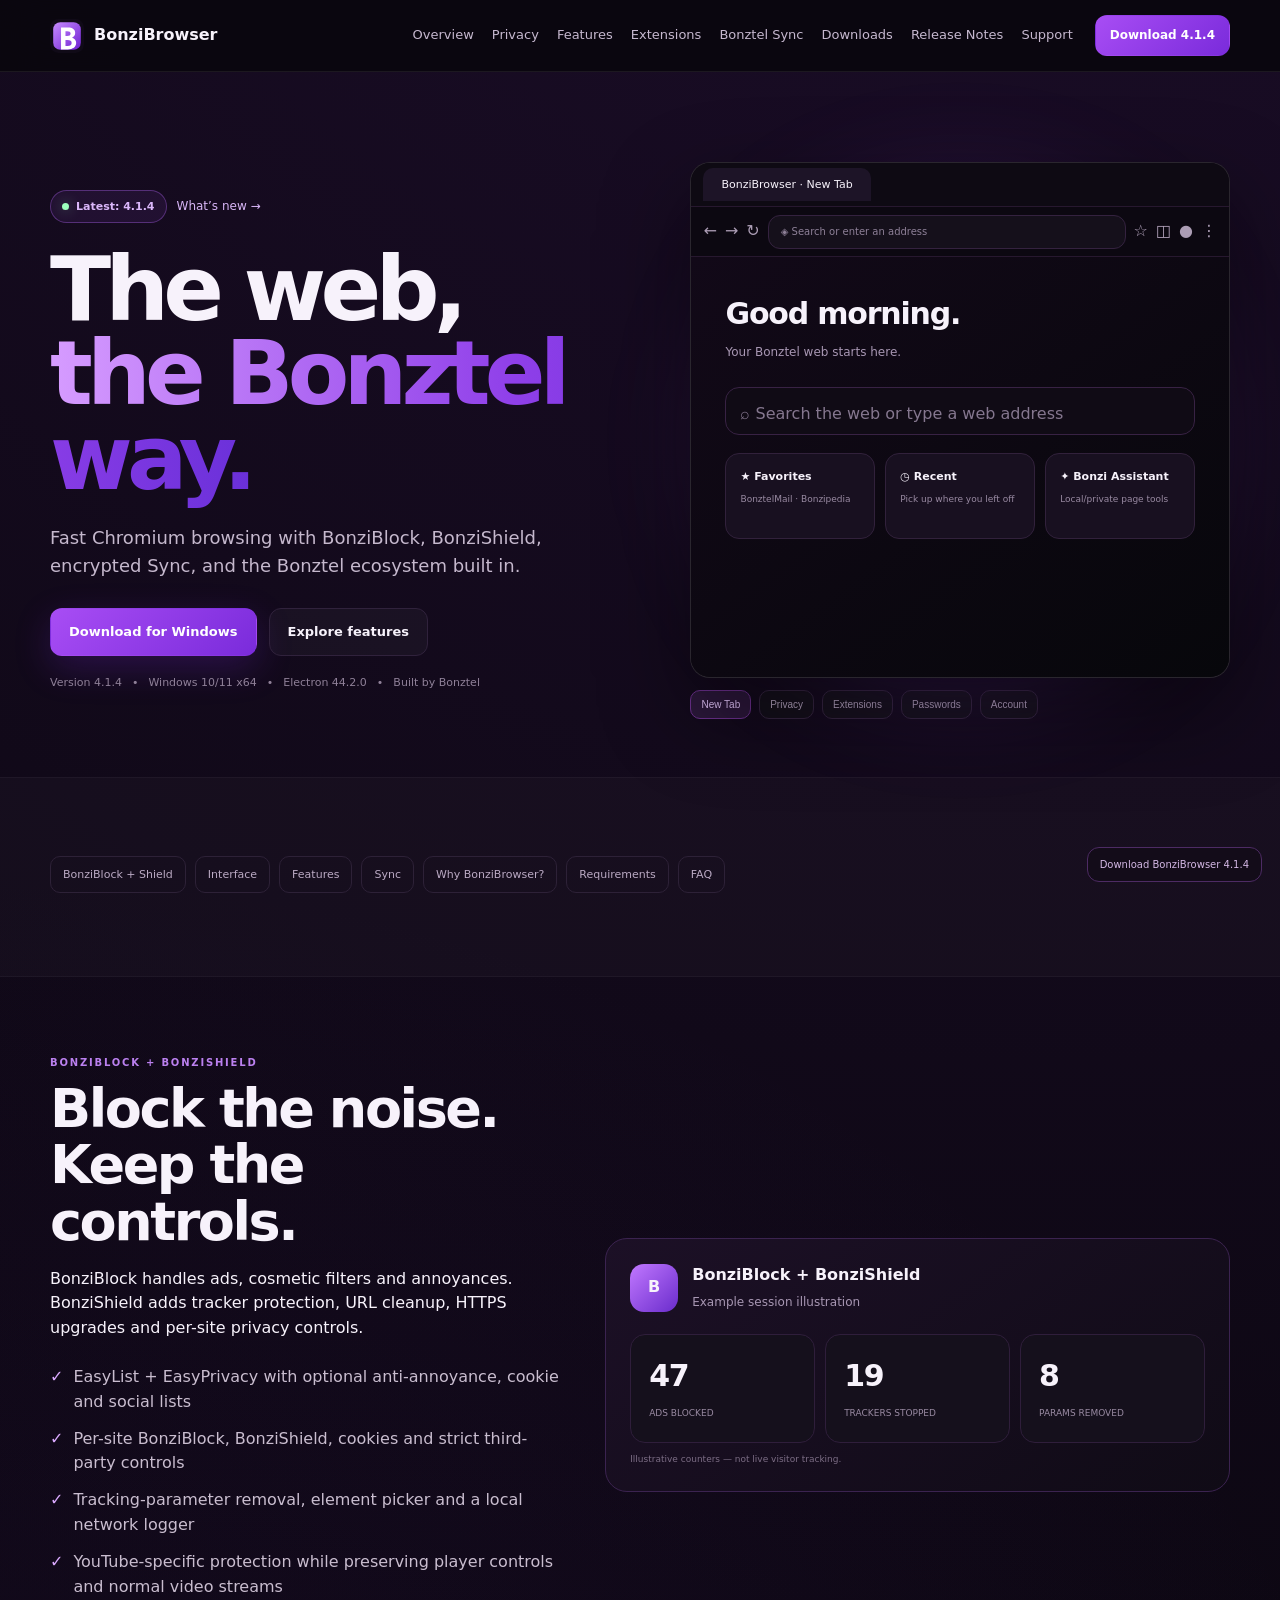
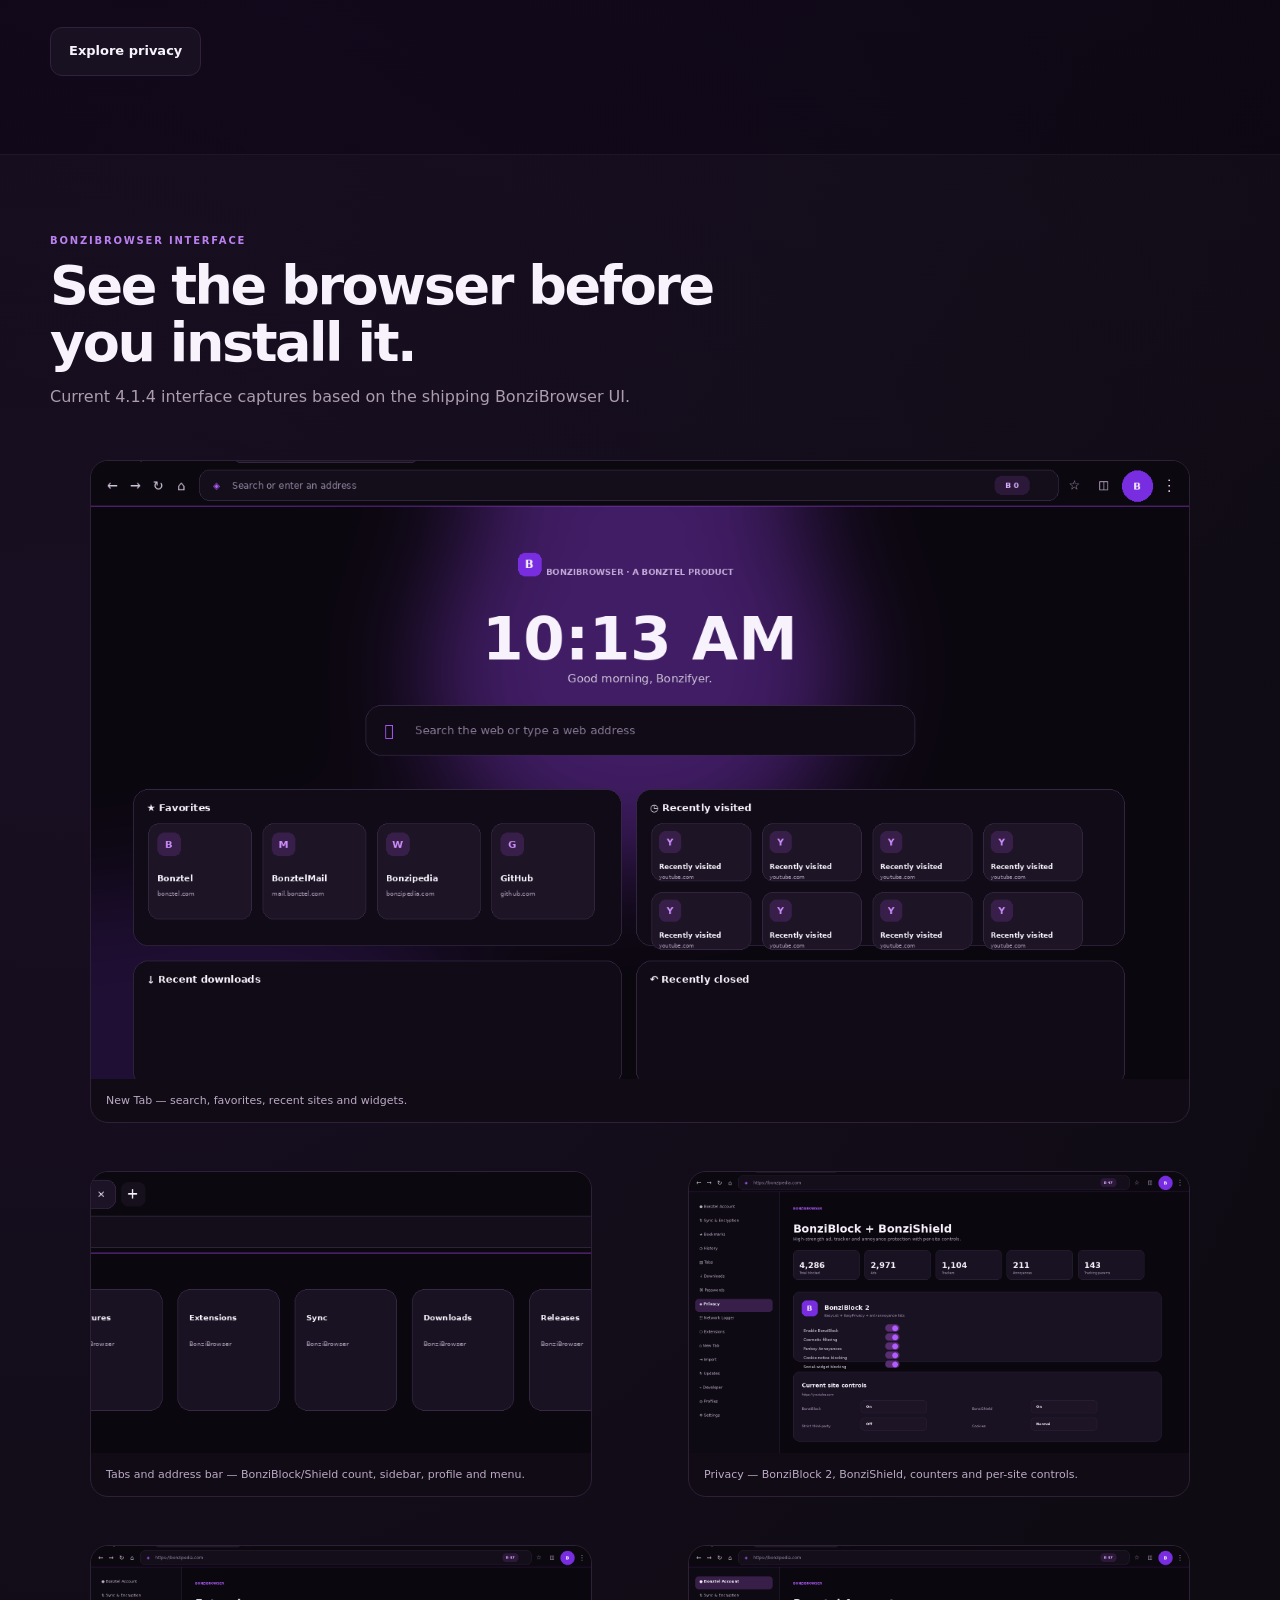
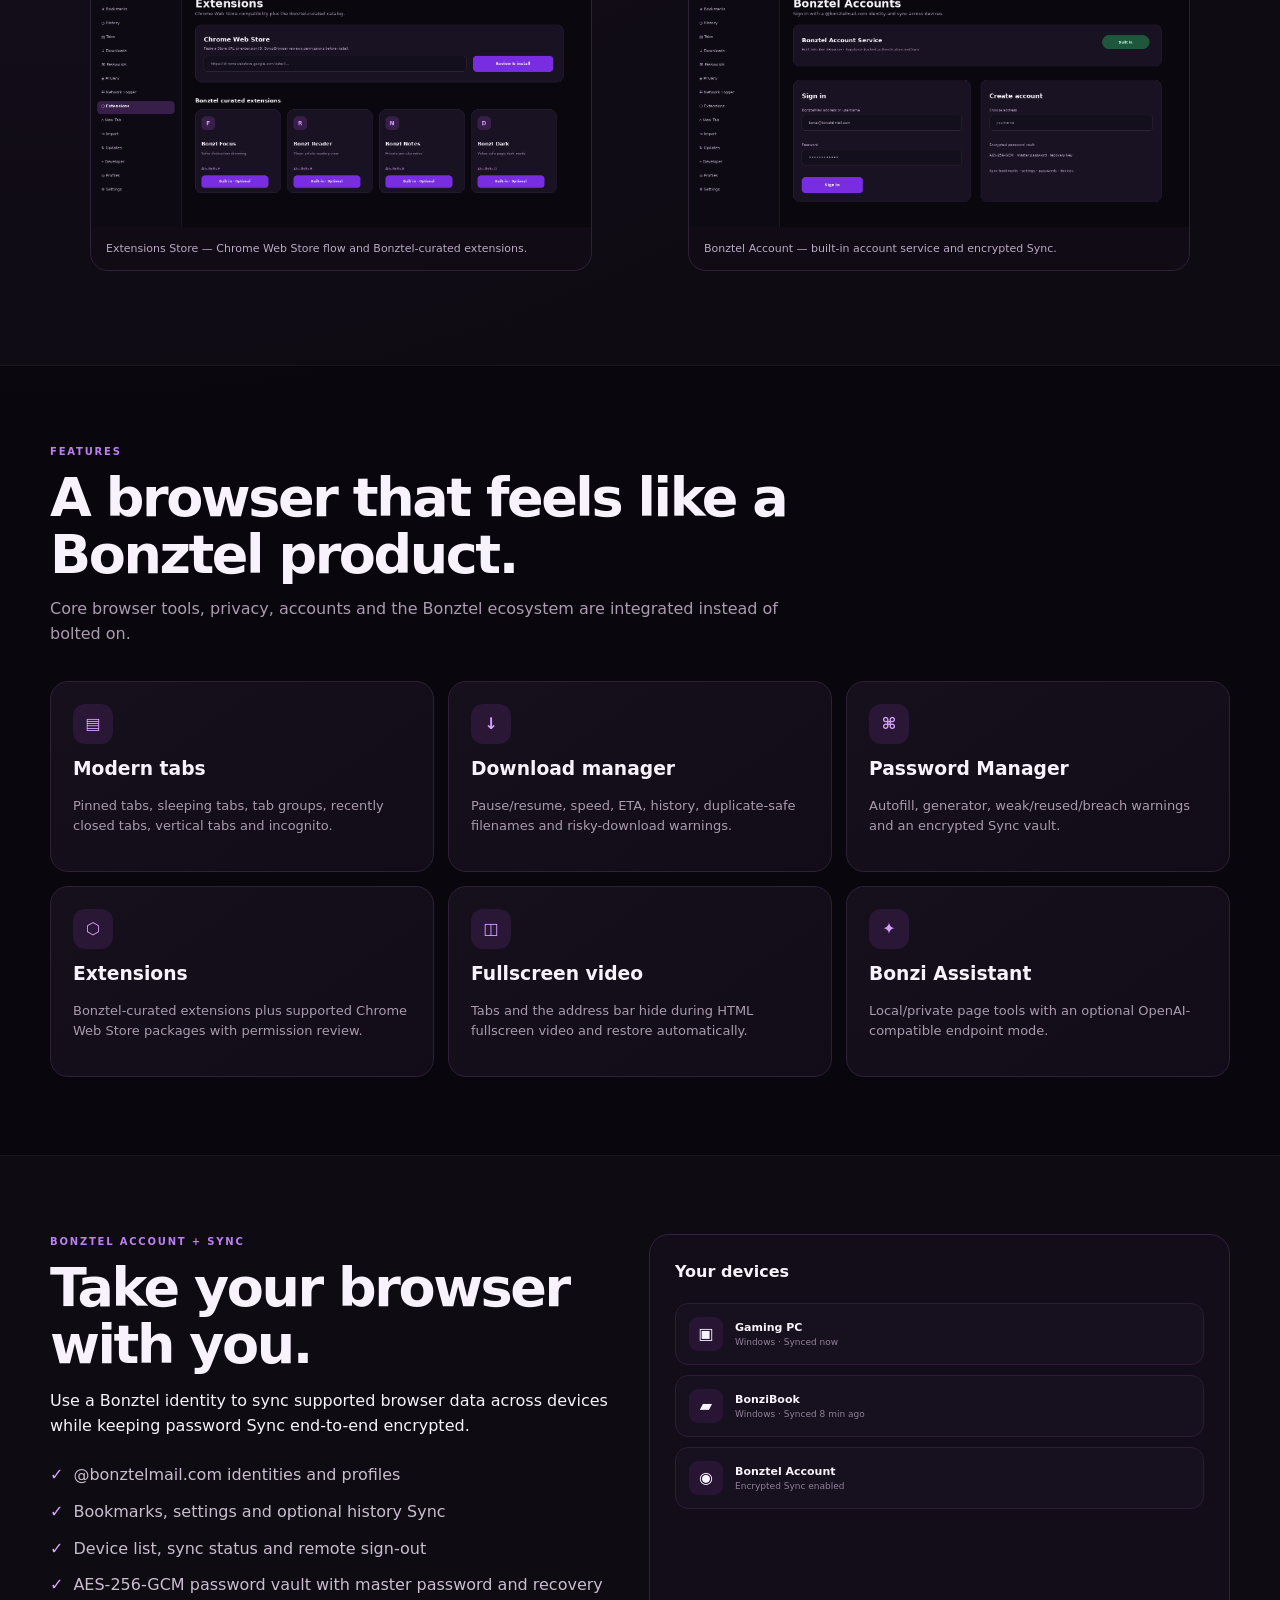
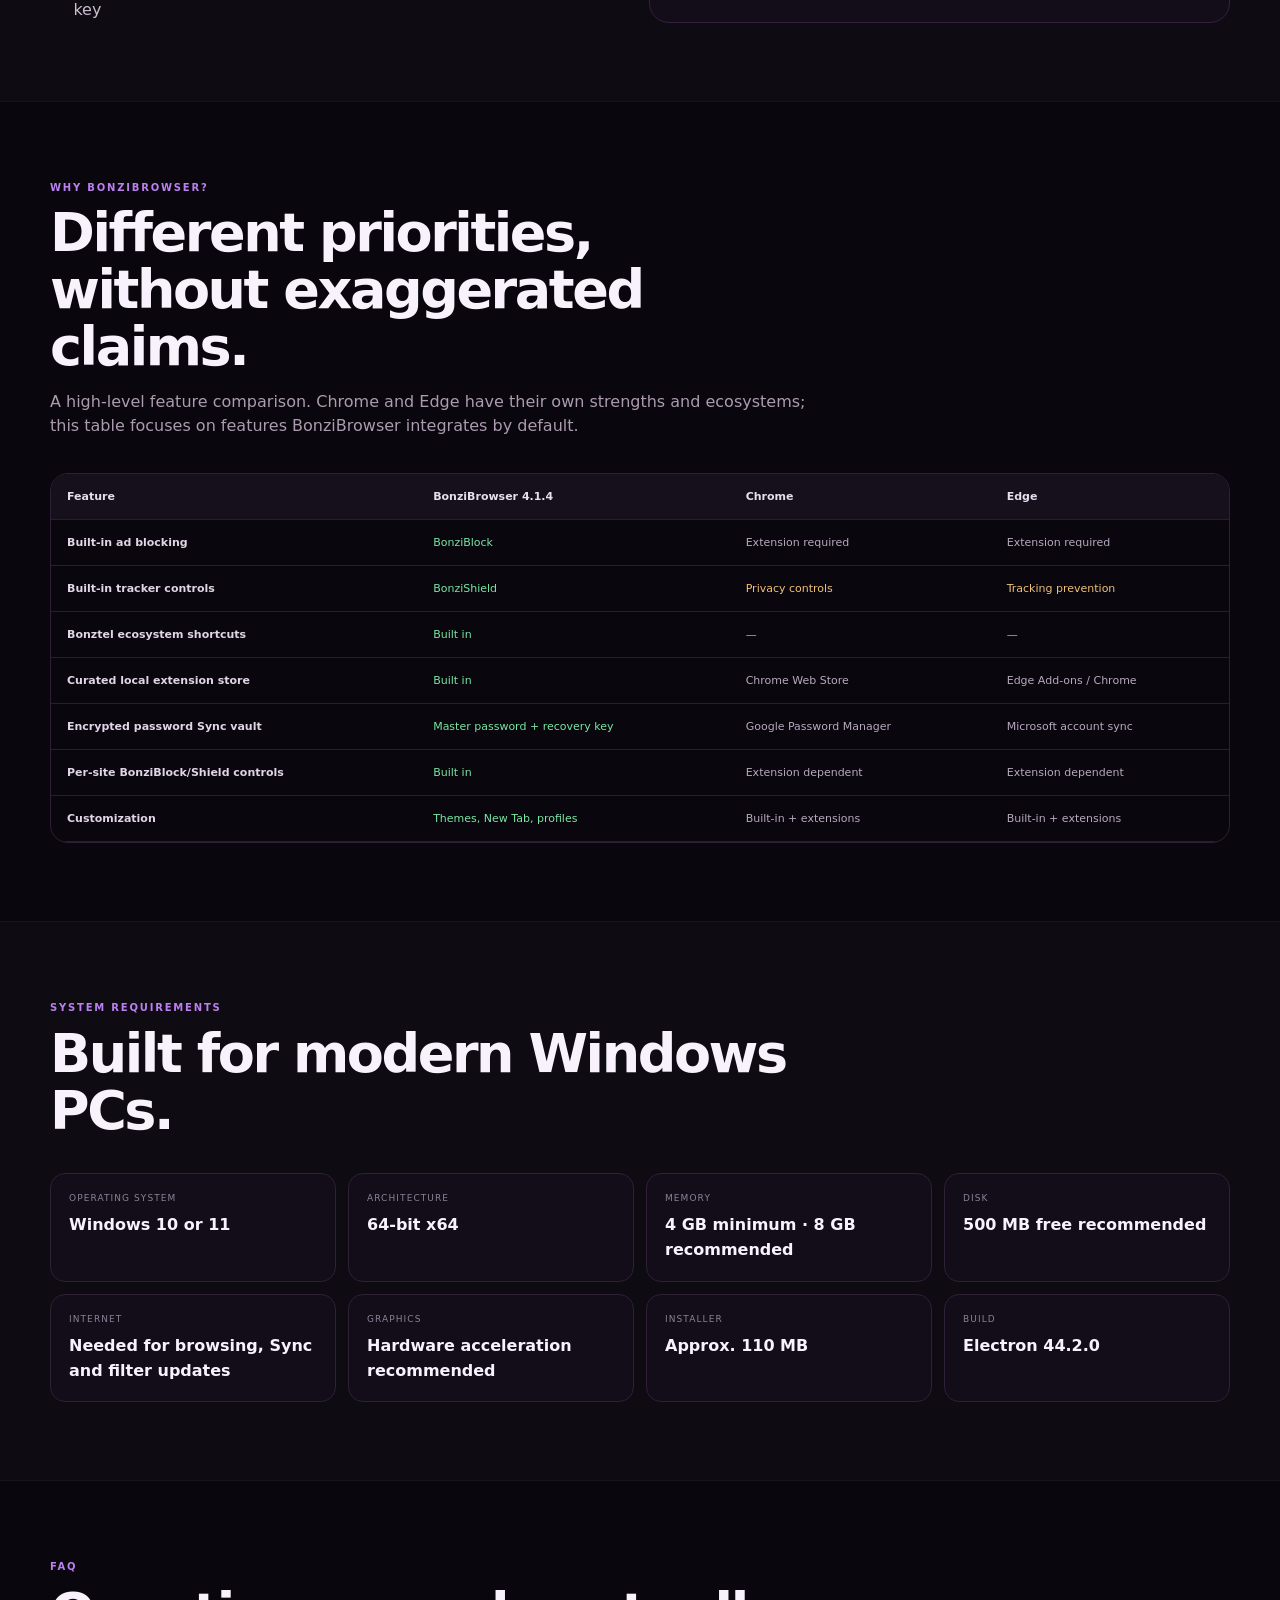
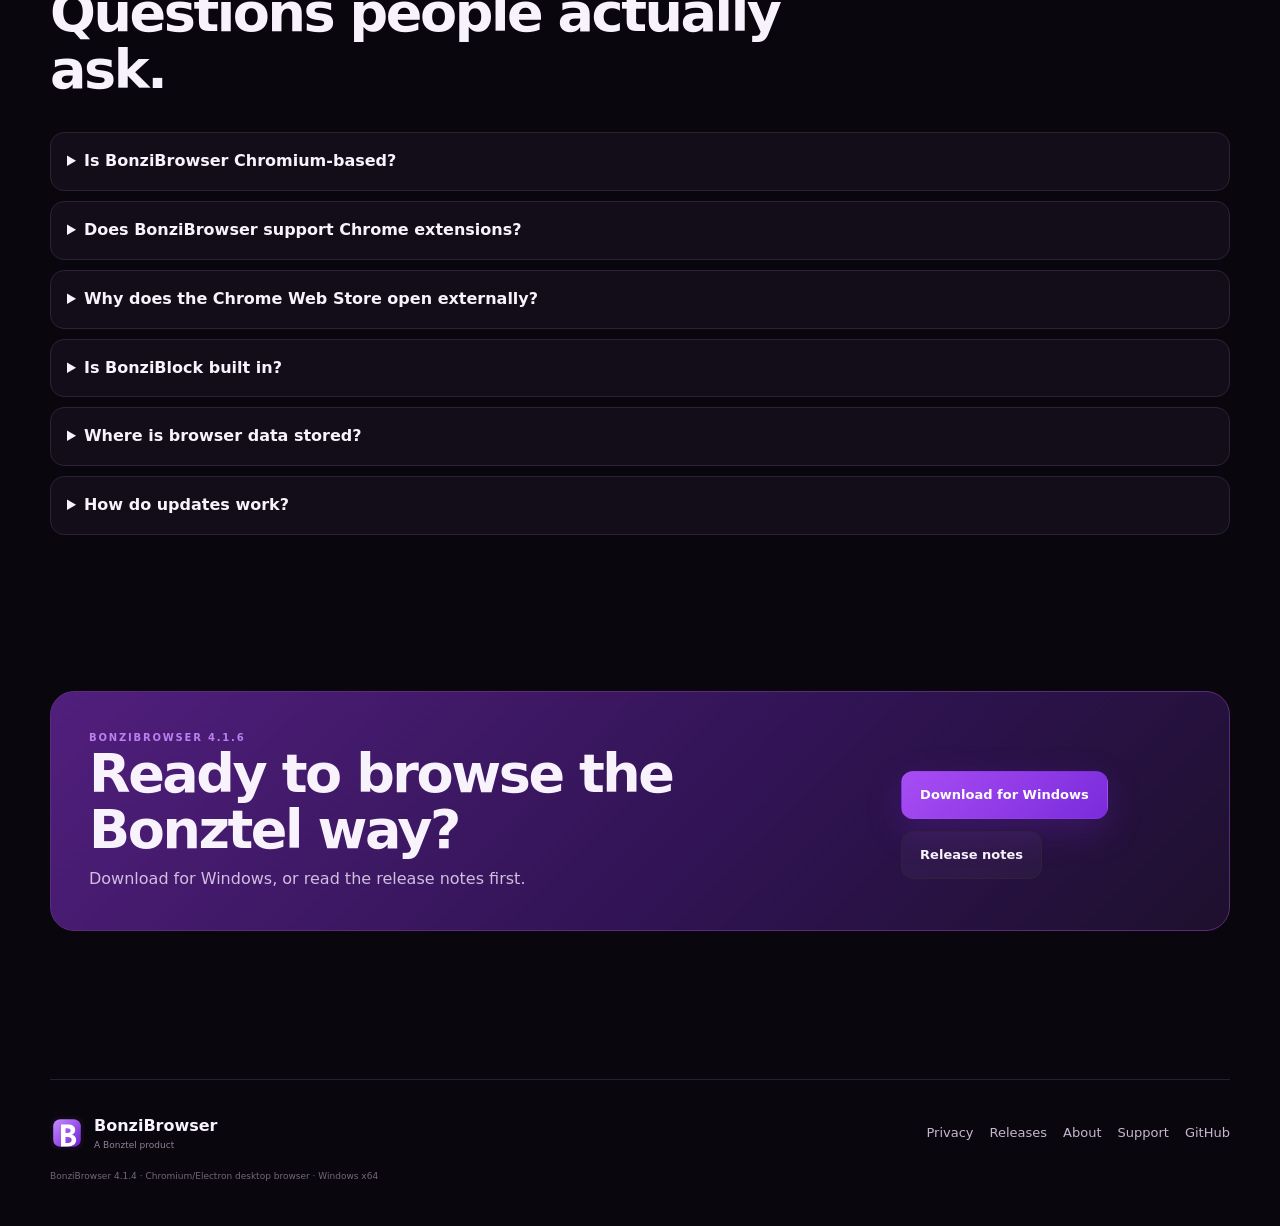
==== commit 15684177: "Update index.html" ====
--- a/index.html
+++ b/index.html
@@ -1,10 +1,10 @@
-<!doctype html><html lang="en"><head><meta charset="utf-8"><meta name="viewport" content="width=device-width,initial-scale=1"><meta name="theme-color" content="#8f3fe9"><meta name="description" content="Download BonziBrowser 4.1.4 for Windows. Chromium browsing with BonziBlock, BonziShield, encrypted Sync, extensions and the Bonztel ecosystem built in."><meta property="og:type" content="website"><meta property="og:title" content="BonziBrowser 4.1.4 — The web, the Bonztel way."><meta property="og:description" content="Download BonziBrowser 4.1.4 for Windows. Chromium browsing with BonziBlock, BonziShield, encrypted Sync, extensions and the Bonztel ecosystem built in."><meta property="og:url" content="https://browser.bonztel.com/"><meta property="og:image" content="https://browser.bonztel.com/assets/og-bonzibrowser.png"><meta name="twitter:card" content="summary_large_image"><link rel="canonical" href="https://browser.bonztel.com/"><link rel="icon" href="bonzibrowser.svg" type="image/svg+xml"><link rel="apple-touch-icon" href="icon-192.png"><link rel="stylesheet" href="styles.css"><script src="site-config.js"></script><title>BonziBrowser 4.1.4 — The web, the Bonztel way.</title><script type="application/ld+json">{"@context":"https://schema.org","@type":"SoftwareApplication","name":"BonziBrowser","applicationCategory":"WebBrowser","operatingSystem":"Windows 10, Windows 11","softwareVersion":"4.1.4","description":"Chromium desktop browser from Bonztel with BonziBlock, BonziShield, encrypted Sync and extensions.","downloadUrl":"https://github.com/10minecraft29/bonzibrowsersite/releases/download/1/BonziBrowser-Setup-4.1.4.exe","publisher":{"@type":"Organization","name":"Bonztel"}}</script></head><body><header class="site-header"><a class="brand" href="index.html"><img src="bonzibrowser.svg" alt=""><span>BonziBrowser</span></a><button class="nav-toggle" aria-label="Open navigation">☰</button><nav class="main-nav"><a href="index.html#overview">Overview</a><a href="privacy.html">Privacy</a><a href="index.html#features">Features</a><a href="extensions.html">Extensions</a><a href="index.html#sync">Bonztel Sync</a><a href="download.html">Downloads</a><a href="releases.html">Release Notes</a><a href="support.html">Support</a></nav><a class="header-download js-download" href="#"><span class="desktop-label">Download 4.1.4</span><span class="mobile-label">Windows download</span></a></header><main id="overview"><section class="hero"><div class="container hero-grid"><div><div class="badge-row"><span class="version-badge"><i class="dot"></i> Latest: 4.1.4</span><a class="text-link" href="releases.html#v414">What’s new →</a></div><h1>The web,<br><span>the Bonztel way.</span></h1><p class="lede">Fast Chromium browsing with BonziBlock, BonziShield, encrypted Sync, and the Bonztel ecosystem built in.</p><div class="actions"><a class="btn primary js-download" href="#">Download for Windows</a><a class="btn secondary" href="#features">Explore features</a></div><p class="mobile-download-note">BonziBrowser is a desktop app. Download it on a Windows 10/11 PC.</p><div class="hero-meta"><span>Version 4.1.4</span><span>Windows 10/11 x64</span><span>Electron 44.2.0</span><span>Built by Bonztel</span></div></div><div class="product-frame"><div class="frame-glow"></div><div class="browser-demo"><div class="demo-tabs"><div class="demo-tab">BonziBrowser · New Tab</div></div><div class="demo-toolbar"><i>←</i><i>→</i><i>↻</i><div class="demo-address">◈ Search or enter an address</div><i>☆</i><i>◫</i><i>●</i><i>⋮</i></div><div class="demo-views"><div class="demo-view active" data-view="newtab"><div class="mock-heading">Good morning.</div><div class="mock-sub">Your Bonztel web starts here.</div><div class="mock-search">⌕ Search the web or type a web address</div><div class="mock-grid"><div class="mock-card"><b>★ Favorites</b><span>BonztelMail · Bonzipedia</span></div><div class="mock-card"><b>◷ Recent</b><span>Pick up where you left off</span></div><div class="mock-card"><b>✦ Bonzi Assistant</b><span>Local/private page tools</span></div></div></div><div class="demo-view" data-view="privacy"><div class="mock-heading">BonziBlock + BonziShield</div><div class="mock-sub">Per-site privacy controls and local statistics.</div><div class="mock-stats"><div class="mock-stat"><strong>47</strong><small>Ads</small></div><div class="mock-stat"><strong>19</strong><small>Trackers</small></div><div class="mock-stat"><strong>8</strong><small>Params removed</small></div></div><div class="mock-switch"><span>BonziBlock</span><span></span></div><div class="mock-switch"><span>BonziShield</span><span></span></div><div class="mock-switch"><span>Cookie notices</span><span></span></div></div><div class="demo-view" data-view="extensions"><div class="mock-heading">Extensions Store</div><div class="mock-sub">Built-in extensions plus supported Chrome Web Store packages.</div><div class="mock-grid"><div class="mock-card"><b>Bonzi Focus</b><span>Distraction dimming</span></div><div class="mock-card"><b>Bonzi Reader</b><span>Clean article view</span></div><div class="mock-card"><b>Bonzi Notes</b><span>Per-site local notes</span></div></div></div><div class="demo-view" data-view="passwords"><div class="mock-heading">Password Manager</div><div class="mock-sub">Encrypted local vault with optional end-to-end Sync.</div><div class="mock-card" style="margin-top:24px"><b>Vault unlocked</b><span>AES-256-GCM · master password · recovery key</span></div><div class="mock-card" style="margin-top:10px"><b>Password health</b><span>Weak, reused and breach checks</span></div></div><div class="demo-view" data-view="account"><div class="mock-heading">Bonztel Account</div><div class="mock-sub">@bonztelmail.com identity, profiles and devices.</div><div class="mock-card" style="margin-top:24px"><b>Gaming PC</b><span>Synced now · Windows</span></div><div class="mock-card" style="margin-top:10px"><b>BonziBook</b><span>Last sync 8 minutes ago</span></div></div></div></div><div class="demo-selector"><button class="active" data-view="newtab">New Tab</button><button data-view="privacy">Privacy</button><button data-view="extensions">Extensions</button><button data-view="passwords">Passwords</button><button data-view="account">Account</button></div></div></div></section>
+<!doctype html><html lang="en"><head><meta charset="utf-8"><meta name="viewport" content="width=device-width,initial-scale=1"><meta name="theme-color" content="#8f3fe9"><meta name="description" content="Download BonziBrowser 4.1.6 for Windows. Chromium browsing with BonziBlock, BonziShield, encrypted Sync, extensions and the Bonztel ecosystem built in."><meta property="og:type" content="website"><meta property="og:title" content="BonziBrowser 4.1.4 — The web, the Bonztel way."><meta property="og:description" content="Download BonziBrowser 4.1.4 for Windows. Chromium browsing with BonziBlock, BonziShield, encrypted Sync, extensions and the Bonztel ecosystem built in."><meta property="og:url" content="https://browser.bonztel.com/"><meta property="og:image" content="https://browser.bonztel.com/assets/og-bonzibrowser.png"><meta name="twitter:card" content="summary_large_image"><link rel="canonical" href="https://browser.bonztel.com/"><link rel="icon" href="/bonzibrowser.svg" type="image/svg+xml"><link rel="apple-touch-icon" href="/icon-192.png"><link rel="stylesheet" href="/styles.css"><script src="/site-config.js"></script><title>BonziBrowser 4.1.4 — The web, the Bonztel way.</title><script type="application/ld+json">{"@context":"https://schema.org","@type":"SoftwareApplication","name":"BonziBrowser","applicationCategory":"WebBrowser","operatingSystem":"Windows 10, Windows 11","softwareVersion":"4.1.4","description":"Chromium desktop browser from Bonztel with BonziBlock, BonziShield, encrypted Sync and extensions.","downloadUrl":"https://github.com/10minecraft29/bonzibrowsersite/releases/download/1/BonziBrowser-Setup-4.1.4.exe","publisher":{"@type":"Organization","name":"Bonztel"}}</script></head><body><header class="site-header"><a class="brand" href="/"><img src="/bonzibrowser.svg" alt=""><span>BonziBrowser</span></a><button class="nav-toggle" aria-label="Open navigation">☰</button><nav class="main-nav"><a href="/#overview">Overview</a><a href="/privacy">Privacy</a><a href="/#features">Features</a><a href="/extensions">Extensions</a><a href="/#sync">Bonztel Sync</a><a href="/download">Downloads</a><a href="/releases">Release Notes</a><a href="/support">Support</a></nav><a class="header-download js-download" href="#"><span class="desktop-label">Download 4.1.4</span><span class="mobile-label">Windows download</span></a></header><main id="overview"><section class="hero"><div class="container hero-grid"><div><div class="badge-row"><span class="version-badge"><i class="dot"></i> Latest: 4.1.4</span><a class="text-link" href="releases.html#v414">What’s new →</a></div><h1>The web,<br><span>the Bonztel way.</span></h1><p class="lede">Fast Chromium browsing with BonziBlock, BonziShield, encrypted Sync, and the Bonztel ecosystem built in.</p><div class="actions"><a class="btn primary js-download" href="#">Download for Windows</a><a class="btn secondary" href="#features">Explore features</a></div><p class="mobile-download-note">BonziBrowser is a desktop app. Download it on a Windows 10/11 PC.</p><div class="hero-meta"><span>Version 4.1.4</span><span>Windows 10/11 x64</span><span>Electron 44.2.0</span><span>Built by Bonztel</span></div></div><div class="product-frame"><div class="frame-glow"></div><div class="browser-demo"><div class="demo-tabs"><div class="demo-tab">BonziBrowser · New Tab</div></div><div class="demo-toolbar"><i>←</i><i>→</i><i>↻</i><div class="demo-address">◈ Search or enter an address</div><i>☆</i><i>◫</i><i>●</i><i>⋮</i></div><div class="demo-views"><div class="demo-view active" data-view="newtab"><div class="mock-heading">Good morning.</div><div class="mock-sub">Your Bonztel web starts here.</div><div class="mock-search">⌕ Search the web or type a web address</div><div class="mock-grid"><div class="mock-card"><b>★ Favorites</b><span>BonztelMail · Bonzipedia</span></div><div class="mock-card"><b>◷ Recent</b><span>Pick up where you left off</span></div><div class="mock-card"><b>✦ Bonzi Assistant</b><span>Local/private page tools</span></div></div></div><div class="demo-view" data-view="privacy"><div class="mock-heading">BonziBlock + BonziShield</div><div class="mock-sub">Per-site privacy controls and local statistics.</div><div class="mock-stats"><div class="mock-stat"><strong>47</strong><small>Ads</small></div><div class="mock-stat"><strong>19</strong><small>Trackers</small></div><div class="mock-stat"><strong>8</strong><small>Params removed</small></div></div><div class="mock-switch"><span>BonziBlock</span><span></span></div><div class="mock-switch"><span>BonziShield</span><span></span></div><div class="mock-switch"><span>Cookie notices</span><span></span></div></div><div class="demo-view" data-view="extensions"><div class="mock-heading">Extensions Store</div><div class="mock-sub">Built-in extensions plus supported Chrome Web Store packages.</div><div class="mock-grid"><div class="mock-card"><b>Bonzi Focus</b><span>Distraction dimming</span></div><div class="mock-card"><b>Bonzi Reader</b><span>Clean article view</span></div><div class="mock-card"><b>Bonzi Notes</b><span>Per-site local notes</span></div></div></div><div class="demo-view" data-view="passwords"><div class="mock-heading">Password Manager</div><div class="mock-sub">Encrypted local vault with optional end-to-end Sync.</div><div class="mock-card" style="margin-top:24px"><b>Vault unlocked</b><span>AES-256-GCM · master password · recovery key</span></div><div class="mock-card" style="margin-top:10px"><b>Password health</b><span>Weak, reused and breach checks</span></div></div><div class="demo-view" data-view="account"><div class="mock-heading">Bonztel Account</div><div class="mock-sub">@bonztelmail.com identity, profiles and devices.</div><div class="mock-card" style="margin-top:24px"><b>Gaming PC</b><span>Synced now · Windows</span></div><div class="mock-card" style="margin-top:10px"><b>BonziBook</b><span>Last sync 8 minutes ago</span></div></div></div></div><div class="demo-selector"><button class="active" data-view="newtab">New Tab</button><button data-view="privacy">Privacy</button><button data-view="extensions">Extensions</button><button data-view="passwords">Passwords</button><button data-view="account">Account</button></div></div></div></section>
 <section class="section alt"><div class="container"><div class="feature-nav"><a href="#privacy-headline">BonziBlock + Shield</a><a href="#screenshots">Interface</a><a href="#features">Features</a><a href="#sync">Sync</a><a href="#why">Why BonziBrowser?</a><a href="#requirements">Requirements</a><a href="#faq">FAQ</a></div></div></section>
-<section class="section" id="privacy-headline"><div class="container headline-security"><div><div class="eyebrow">BonziBlock + BonziShield</div><h2>Block the noise. Keep the controls.</h2><p>BonziBlock handles ads, cosmetic filters and annoyances. BonziShield adds tracker protection, URL cleanup, HTTPS upgrades and per-site privacy controls.</p><ul class="check-list"><li><b>✓</b> EasyList + EasyPrivacy with optional anti-annoyance, cookie and social lists</li><li><b>✓</b> Per-site BonziBlock, BonziShield, cookies and strict third-party controls</li><li><b>✓</b> Tracking-parameter removal, element picker and a local network logger</li><li><b>✓</b> YouTube-specific protection while preserving player controls and normal video streams</li></ul><div class="actions"><a class="btn secondary" href="privacy.html">Explore privacy</a></div></div><div class="big-shield"><div class="shield-head"><div class="shield-mark">B</div><div><strong>BonziBlock + BonziShield</strong><div class="mock-sub">Example session illustration</div></div></div><div class="live-stats"><div class="live-stat"><strong data-count="47">0</strong><span>ADS BLOCKED</span></div><div class="live-stat"><strong data-count="19">0</strong><span>TRACKERS STOPPED</span></div><div class="live-stat"><strong data-count="8">0</strong><span>PARAMS REMOVED</span></div></div><div class="illustration-note">Illustrative counters — not live visitor tracking.</div></div></div></section>
-<section class="section alt" id="screenshots"><div class="container"><div class="section-head"><div class="eyebrow">BonziBrowser interface</div><h2>See the browser before you install it.</h2><p>Current 4.1.4 interface captures based on the shipping BonziBrowser UI.</p></div><div class="screenshots"><figure class="shot-card large"><img src="new-tab.png" alt="BonziBrowser New Tab interface"><figcaption>New Tab — search, favorites, recent sites and widgets.</figcaption></figure><figure class="shot-card"><img src="toolbar.png" alt="BonziBrowser tabs and address bar"><figcaption>Tabs and address bar — BonziBlock/Shield count, sidebar, profile and menu.</figcaption></figure><figure class="shot-card"><img src="privacy.png" alt="BonziBrowser Privacy panel"><figcaption>Privacy — BonziBlock 2, BonziShield, counters and per-site controls.</figcaption></figure><figure class="shot-card"><img src="extensions.png" alt="BonziBrowser Extensions Store"><figcaption>Extensions Store — Chrome Web Store flow and Bonztel-curated extensions.</figcaption></figure><figure class="shot-card"><img src="account.png" alt="Bonztel Account panel in BonziBrowser"><figcaption>Bonztel Account — built-in account service and encrypted Sync.</figcaption></figure></div></div></section>
+<section class="section" id="privacy-headline"><div class="container headline-security"><div><div class="eyebrow">BonziBlock + BonziShield</div><h2>Block the noise. Keep the controls.</h2><p>BonziBlock handles ads, cosmetic filters and annoyances. BonziShield adds tracker protection, URL cleanup, HTTPS upgrades and per-site privacy controls.</p><ul class="check-list"><li><b>✓</b> EasyList + EasyPrivacy with optional anti-annoyance, cookie and social lists</li><li><b>✓</b> Per-site BonziBlock, BonziShield, cookies and strict third-party controls</li><li><b>✓</b> Tracking-parameter removal, element picker and a local network logger</li><li><b>✓</b> YouTube-specific protection while preserving player controls and normal video streams</li></ul><div class="actions"><a class="btn secondary" href="/privacy">Explore privacy</a></div></div><div class="big-shield"><div class="shield-head"><div class="shield-mark">B</div><div><strong>BonziBlock + BonziShield</strong><div class="mock-sub">Example session illustration</div></div></div><div class="live-stats"><div class="live-stat"><strong data-count="47">0</strong><span>ADS BLOCKED</span></div><div class="live-stat"><strong data-count="19">0</strong><span>TRACKERS STOPPED</span></div><div class="live-stat"><strong data-count="8">0</strong><span>PARAMS REMOVED</span></div></div><div class="illustration-note">Illustrative counters — not live visitor tracking.</div></div></div></section>
+<section class="section alt" id="screenshots"><div class="container"><div class="section-head"><div class="eyebrow">BonziBrowser interface</div><h2>See the browser before you install it.</h2><p>Current 4.1.4 interface captures based on the shipping BonziBrowser UI.</p></div><div class="screenshots"><figure class="shot-card large"><img src="/new-tab.png" alt="BonziBrowser New Tab interface"><figcaption>New Tab — search, favorites, recent sites and widgets.</figcaption></figure><figure class="shot-card"><img src="/toolbar.png" alt="BonziBrowser tabs and address bar"><figcaption>Tabs and address bar — BonziBlock/Shield count, sidebar, profile and menu.</figcaption></figure><figure class="shot-card"><img src="/privacy.png" alt="BonziBrowser Privacy panel"><figcaption>Privacy — BonziBlock 2, BonziShield, counters and per-site controls.</figcaption></figure><figure class="shot-card"><img src="/extensions.png" alt="BonziBrowser Extensions Store"><figcaption>Extensions Store — Chrome Web Store flow and Bonztel-curated extensions.</figcaption></figure><figure class="shot-card"><img src="/account.png" alt="Bonztel Account panel in BonziBrowser"><figcaption>Bonztel Account — built-in account service and encrypted Sync.</figcaption></figure></div></div></section>
 <section class="section" id="features"><div class="container"><div class="section-head"><div class="eyebrow">Features</div><h2>A browser that feels like a Bonztel product.</h2><p>Core browser tools, privacy, accounts and the Bonztel ecosystem are integrated instead of bolted on.</p></div><div class="cards"><article class="card"><div class="card-icon">▤</div><h3>Modern tabs</h3><p>Pinned tabs, sleeping tabs, tab groups, recently closed tabs, vertical tabs and incognito.</p></article><article class="card"><div class="card-icon">↓</div><h3>Download manager</h3><p>Pause/resume, speed, ETA, history, duplicate-safe filenames and risky-download warnings.</p></article><article class="card"><div class="card-icon">⌘</div><h3>Password Manager</h3><p>Autofill, generator, weak/reused/breach warnings and an encrypted Sync vault.</p></article><article class="card"><div class="card-icon">⬡</div><h3>Extensions</h3><p>Bonztel-curated extensions plus supported Chrome Web Store packages with permission review.</p></article><article class="card"><div class="card-icon">◫</div><h3>Fullscreen video</h3><p>Tabs and the address bar hide during HTML fullscreen video and restore automatically.</p></article><article class="card"><div class="card-icon">✦</div><h3>Bonzi Assistant</h3><p>Local/private page tools with an optional OpenAI-compatible endpoint mode.</p></article></div></div></section>
 <section class="section alt" id="sync"><div class="container sync-grid"><div><div class="eyebrow">Bonztel Account + Sync</div><h2>Take your browser with you.</h2><p>Use a Bonztel identity to sync supported browser data across devices while keeping password Sync end-to-end encrypted.</p><ul class="check-list"><li><b>✓</b> @bonztelmail.com identities and profiles</li><li><b>✓</b> Bookmarks, settings and optional history Sync</li><li><b>✓</b> Device list, sync status and remote sign-out</li><li><b>✓</b> AES-256-GCM password vault with master password and recovery key</li></ul></div><div class="sync-panel"><strong>Your devices</strong><div class="device-list"><div class="device"><span>▣</span><div><strong>Gaming PC</strong><small>Windows · Synced now</small></div></div><div class="device"><span>▰</span><div><strong>BonziBook</strong><small>Windows · Synced 8 min ago</small></div></div><div class="device"><span>◉</span><div><strong>Bonztel Account</strong><small>Encrypted Sync enabled</small></div></div></div></div></div></section>
 <section class="section" id="why"><div class="container"><div class="section-head"><div class="eyebrow">Why BonziBrowser?</div><h2>Different priorities, without exaggerated claims.</h2><p>A high-level feature comparison. Chrome and Edge have their own strengths and ecosystems; this table focuses on features BonziBrowser integrates by default.</p></div><div class="compare"><table><thead><tr><th>Feature</th><th>BonziBrowser 4.1.4</th><th>Chrome</th><th>Edge</th></tr></thead><tbody><tr><td>Built-in ad blocking</td><td class="yes">BonziBlock</td><td>Extension required</td><td>Extension required</td></tr><tr><td>Built-in tracker controls</td><td class="yes">BonziShield</td><td class="partial">Privacy controls</td><td class="partial">Tracking prevention</td></tr><tr><td>Bonztel ecosystem shortcuts</td><td class="yes">Built in</td><td>—</td><td>—</td></tr><tr><td>Curated local extension store</td><td class="yes">Built in</td><td>Chrome Web Store</td><td>Edge Add-ons / Chrome</td></tr><tr><td>Encrypted password Sync vault</td><td class="yes">Master password + recovery key</td><td>Google Password Manager</td><td>Microsoft account sync</td></tr><tr><td>Per-site BonziBlock/Shield controls</td><td class="yes">Built in</td><td>Extension dependent</td><td>Extension dependent</td></tr><tr><td>Customization</td><td class="yes">Themes, New Tab, profiles</td><td>Built-in + extensions</td><td>Built-in + extensions</td></tr></tbody></table></div></div></section>
 <section class="section alt" id="requirements"><div class="container"><div class="section-head"><div class="eyebrow">System requirements</div><h2>Built for modern Windows PCs.</h2></div><div class="requirements"><div class="req"><span>Operating system</span><strong>Windows 10 or 11</strong></div><div class="req"><span>Architecture</span><strong>64-bit x64</strong></div><div class="req"><span>Memory</span><strong>4 GB minimum · 8 GB recommended</strong></div><div class="req"><span>Disk</span><strong>500 MB free recommended</strong></div><div class="req"><span>Internet</span><strong>Needed for browsing, Sync and filter updates</strong></div><div class="req"><span>Graphics</span><strong>Hardware acceleration recommended</strong></div><div class="req"><span>Installer</span><strong data-size>Approx. 110 MB</strong></div><div class="req"><span>Build</span><strong>Electron 44.2.0</strong></div></div></div></section>
 <section class="section" id="faq"><div class="container"><div class="section-head"><div class="eyebrow">FAQ</div><h2>Questions people actually ask.</h2></div><div class="faq"><details><summary>Is BonziBrowser Chromium-based?</summary><p>Yes. BonziBrowser 4.1.4 uses Electron 44.2.0 and its bundled Chromium engine while adding Bonztel’s own UI, privacy, Sync and extension layers.</p></details><details><summary>Does BonziBrowser support Chrome extensions?</summary><p>It can install compatible Chromium extensions and has a Chrome Web Store package flow, but Electron supports only a subset of Chrome extension APIs, so compatibility varies.</p></details><details><summary>Why does the Chrome Web Store open externally?</summary><p>Chrome Web Store extension-detail pages caused renderer crashes in the Electron build, so BonziBrowser opens the Store in your system browser and installs supported packages through its own Extensions panel.</p></details><details><summary>Is BonziBlock built in?</summary><p>Yes. BonziBlock 2 and BonziShield are integrated into BonziBrowser and have per-site controls, filter lists, cosmetic filtering, element picker and a local request logger.</p></details><details><summary>Where is browser data stored?</summary><p>Local browser/profile data is stored in BonziBrowser’s Electron user-data directory under your Windows AppData profile. Sync is optional.</p></details><details><summary>How do updates work?</summary><p>BonziBrowser includes updater infrastructure for Stable/Beta/Dev channels. Production automatic updates require hosted release metadata/artifacts and proper signing infrastructure.</p></details></div></div></section>
-<section class="section"><div class="container"><div class="cta"><div><div class="eyebrow">BonziBrowser 4.1.4</div><h2>Ready to browse the Bonztel way?</h2><p>Download for Windows, or read the release notes first.</p></div><div class="actions"><a class="btn primary js-download" href="#">Download for Windows</a><a class="btn secondary" href="releases.html">Release notes</a></div></div></div></section></main><footer class="site-footer"><div class="footer-brand"><img src="bonzibrowser.svg" alt=""><div><strong>BonziBrowser</strong><span>A Bonztel product</span></div></div><div class="footer-links"><a href="privacy.html">Privacy</a><a href="releases.html">Releases</a><a href="about.html">About</a><a href="support.html">Support</a><a href="https://github.com/10minecraft29/bonzibrowsersite">GitHub</a></div><p>BonziBrowser 4.1.4 · Chromium/Electron desktop browser · Windows x64</p></footer><a class="sticky-version js-download" href="#">Download BonziBrowser 4.1.4</a><script src="script.js"></script></body></html>+<section class="section"><div class="container"><div class="cta"><div><div class="eyebrow">BonziBrowser 4.1.6</div><h2>Ready to browse the Bonztel way?</h2><p>Download for Windows, or read the release notes first.</p></div><div class="actions"><a class="btn primary js-download" href="#">Download for Windows</a><a class="btn secondary" href="/releases">Release notes</a></div></div></div></section></main><footer class="site-footer"><div class="footer-brand"><img src="/bonzibrowser.svg" alt=""><div><strong>BonziBrowser</strong><span>A Bonztel product</span></div></div><div class="footer-links"><a href="/privacy">Privacy</a><a href="/releases">Releases</a><a href="/about">About</a><a href="/support">Support</a><a href="https://github.com/10minecraft29/bonzibrowsersite">GitHub</a></div><p>BonziBrowser 4.1.4 · Chromium/Electron desktop browser · Windows x64</p></footer><a class="sticky-version js-download" href="#">Download BonziBrowser 4.1.4</a><script src="/script.js"></script></body></html>
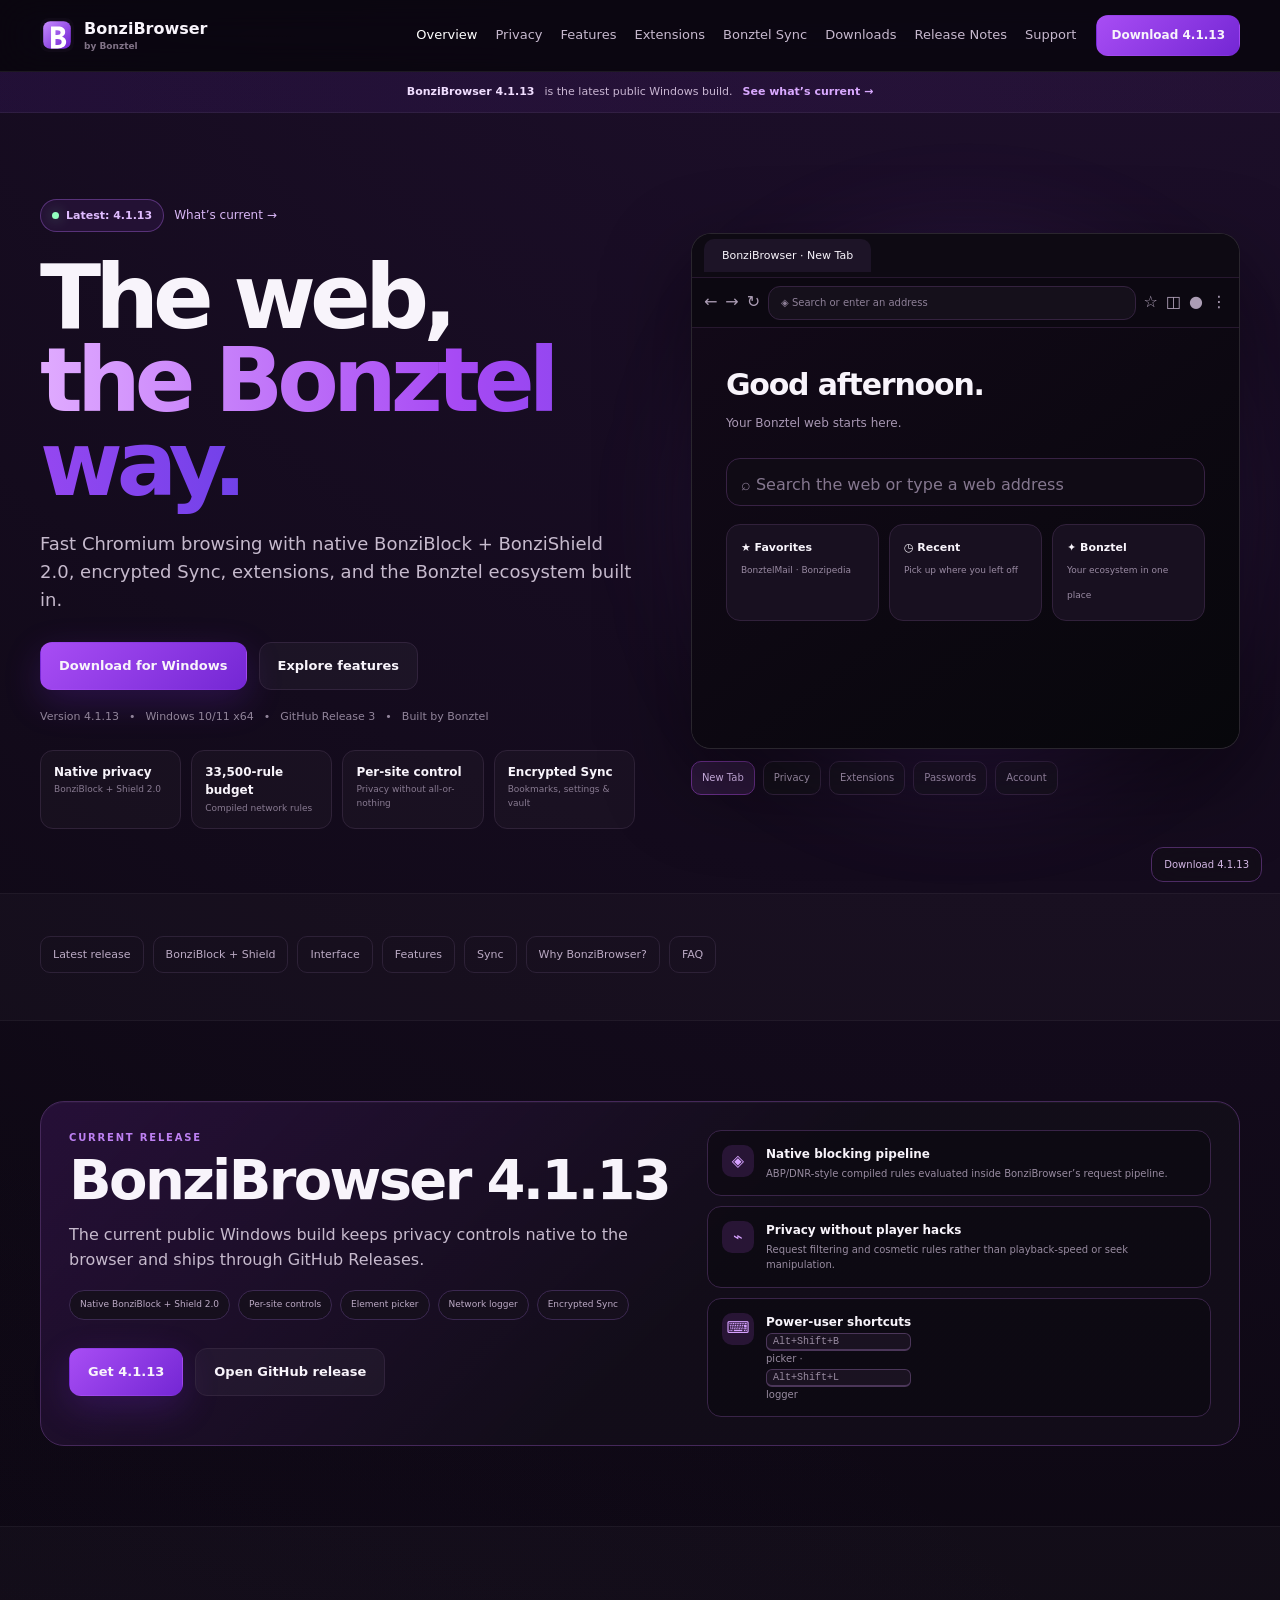
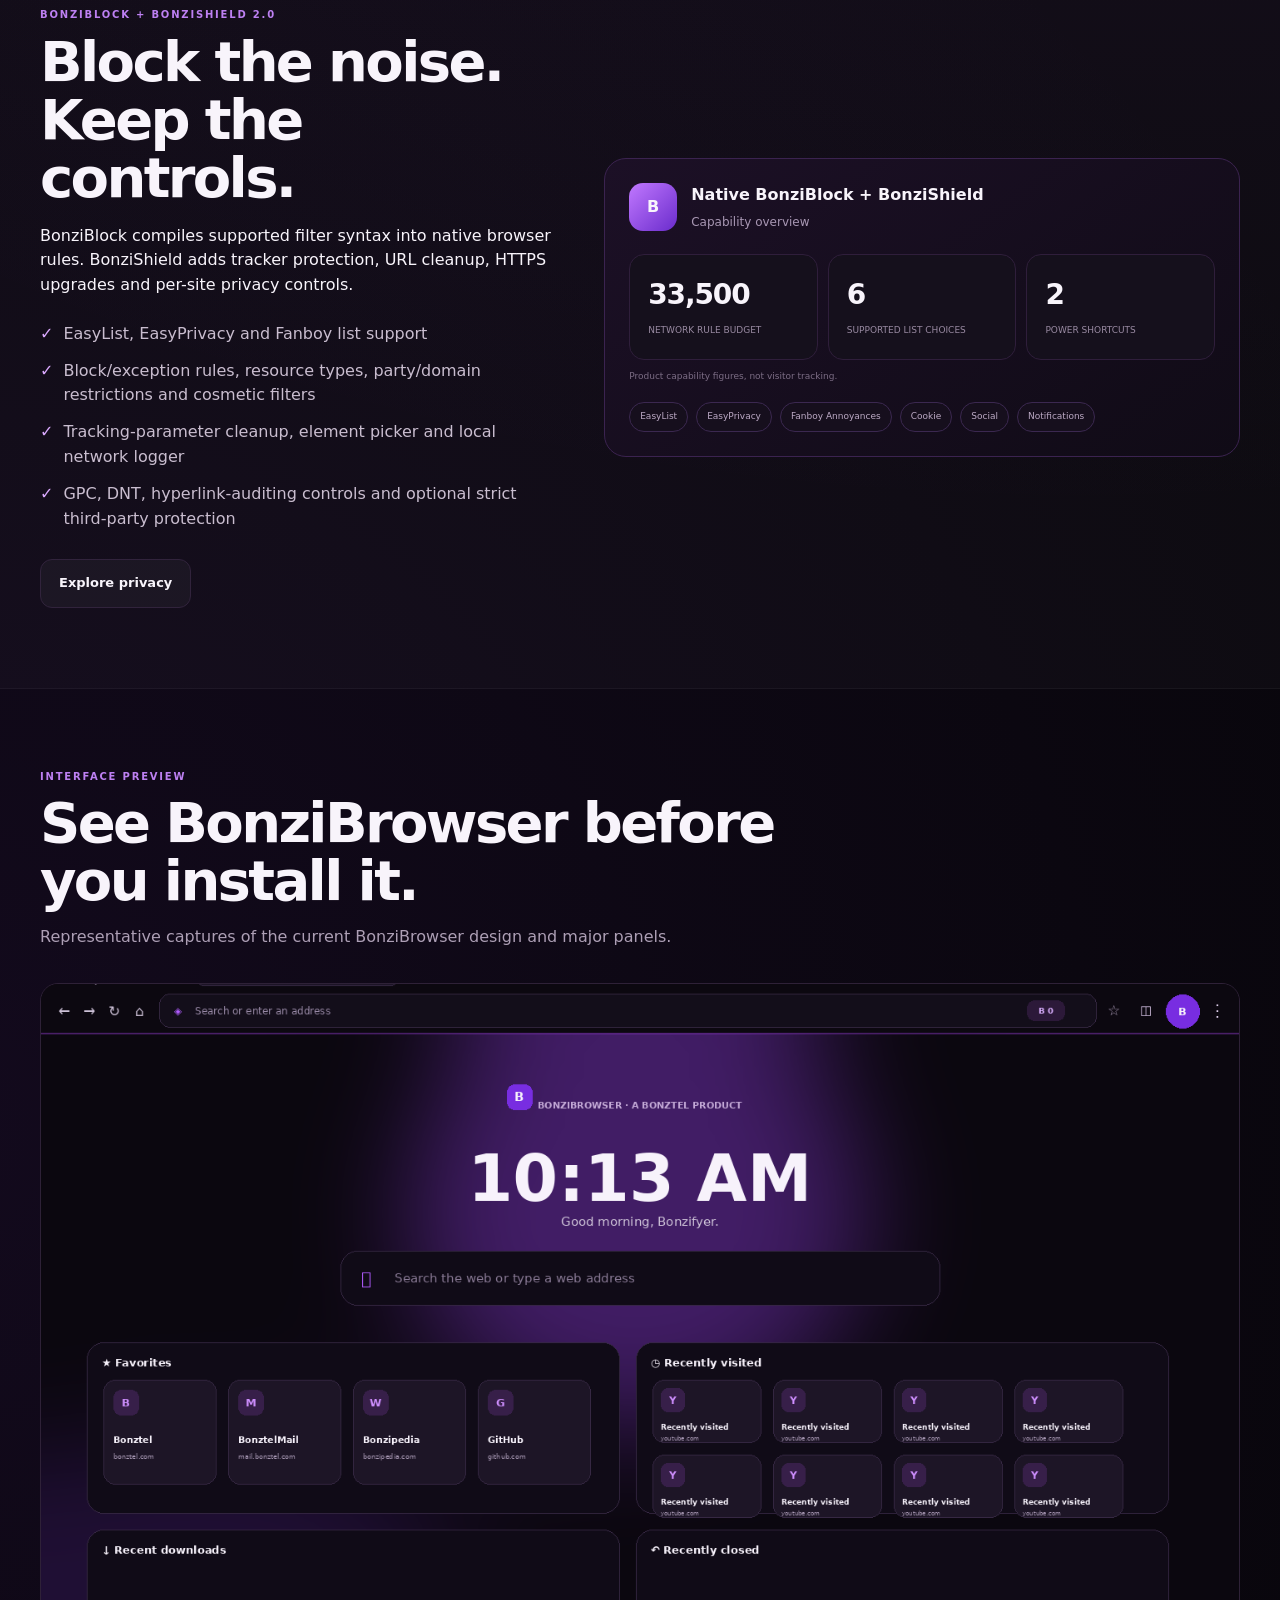
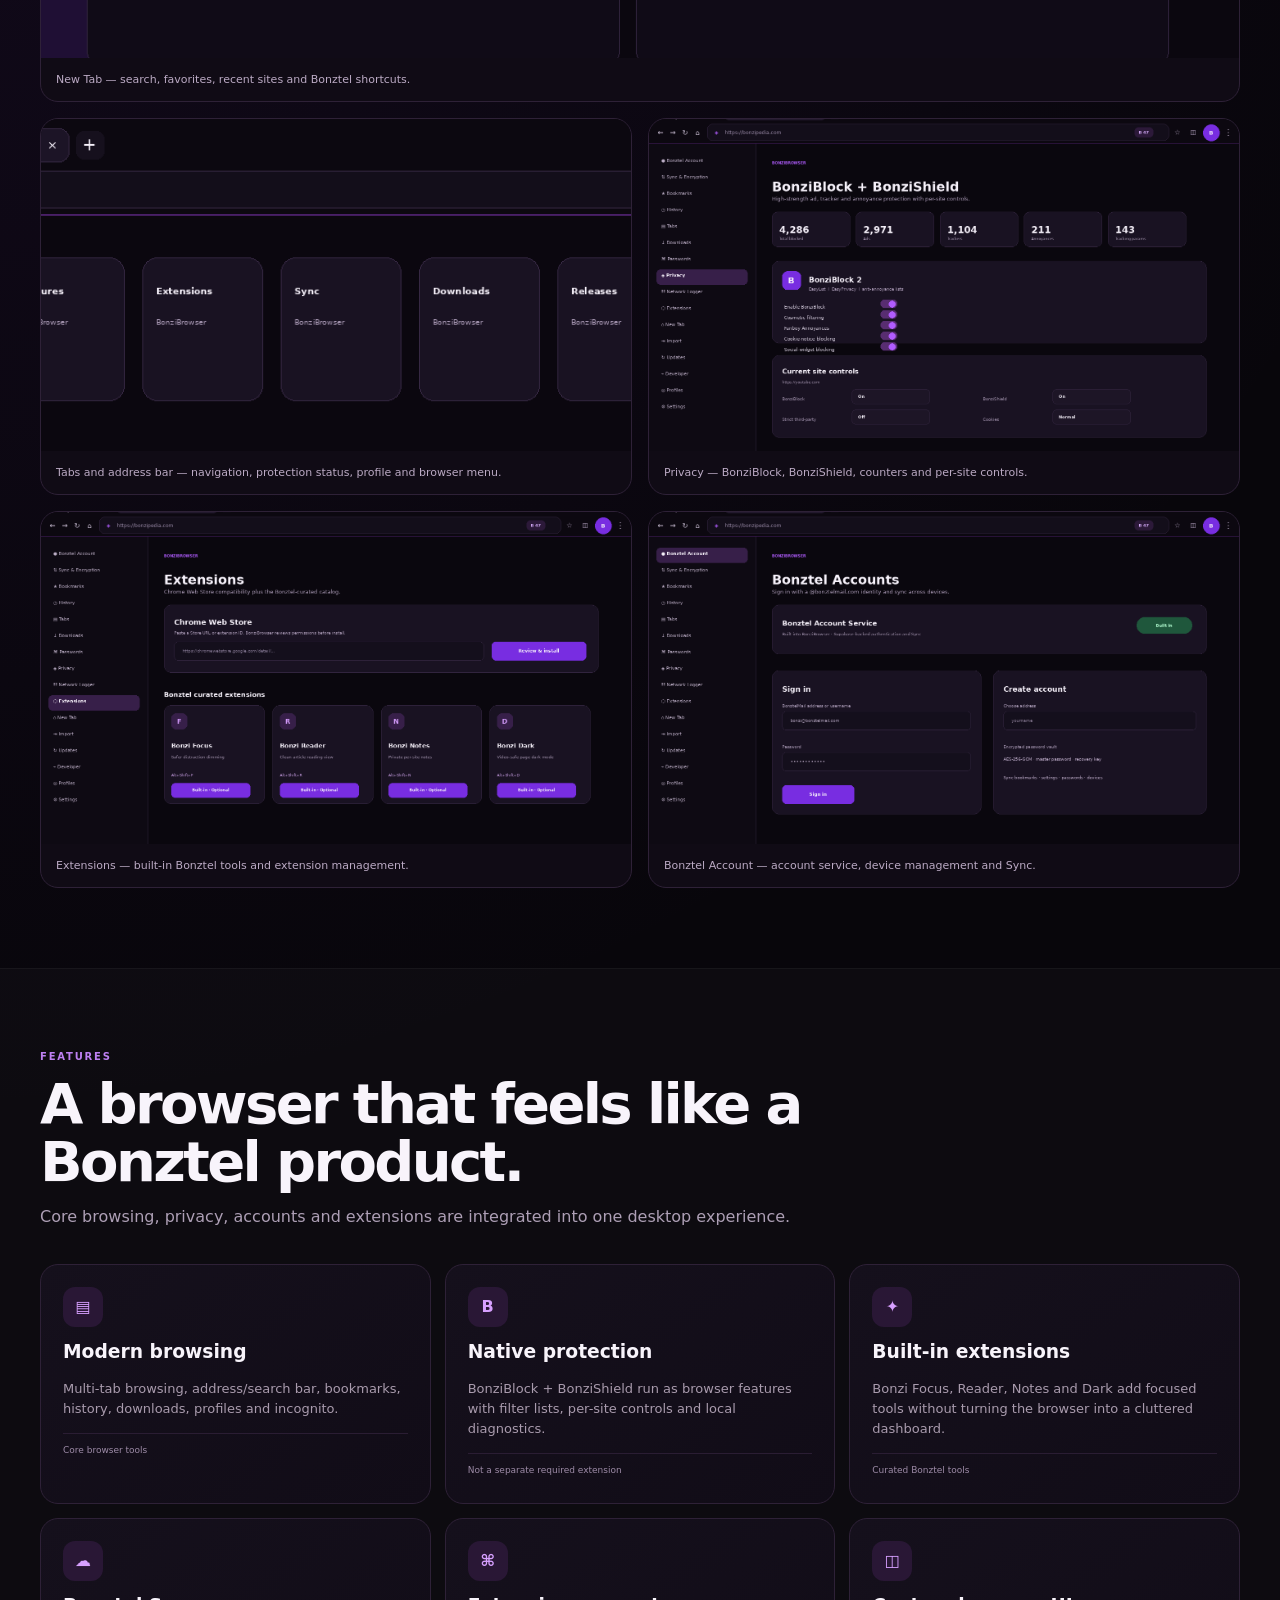
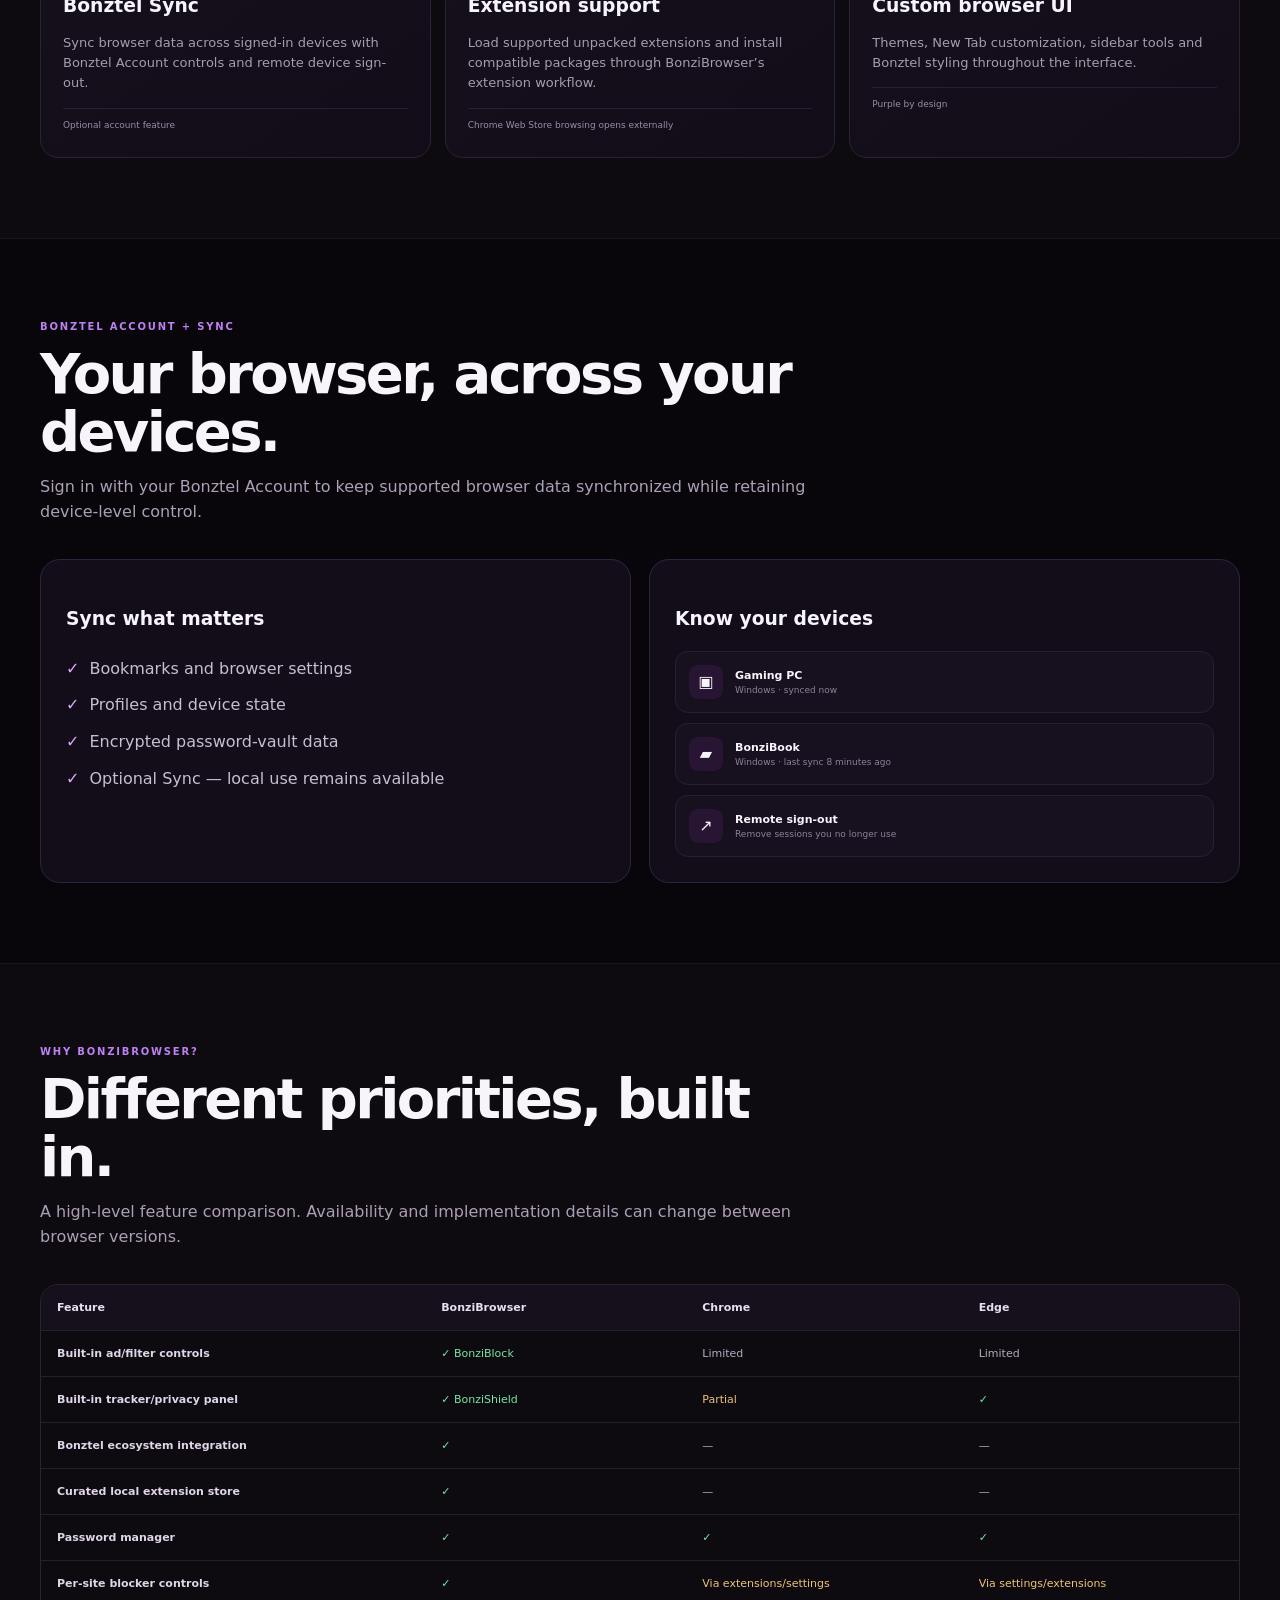
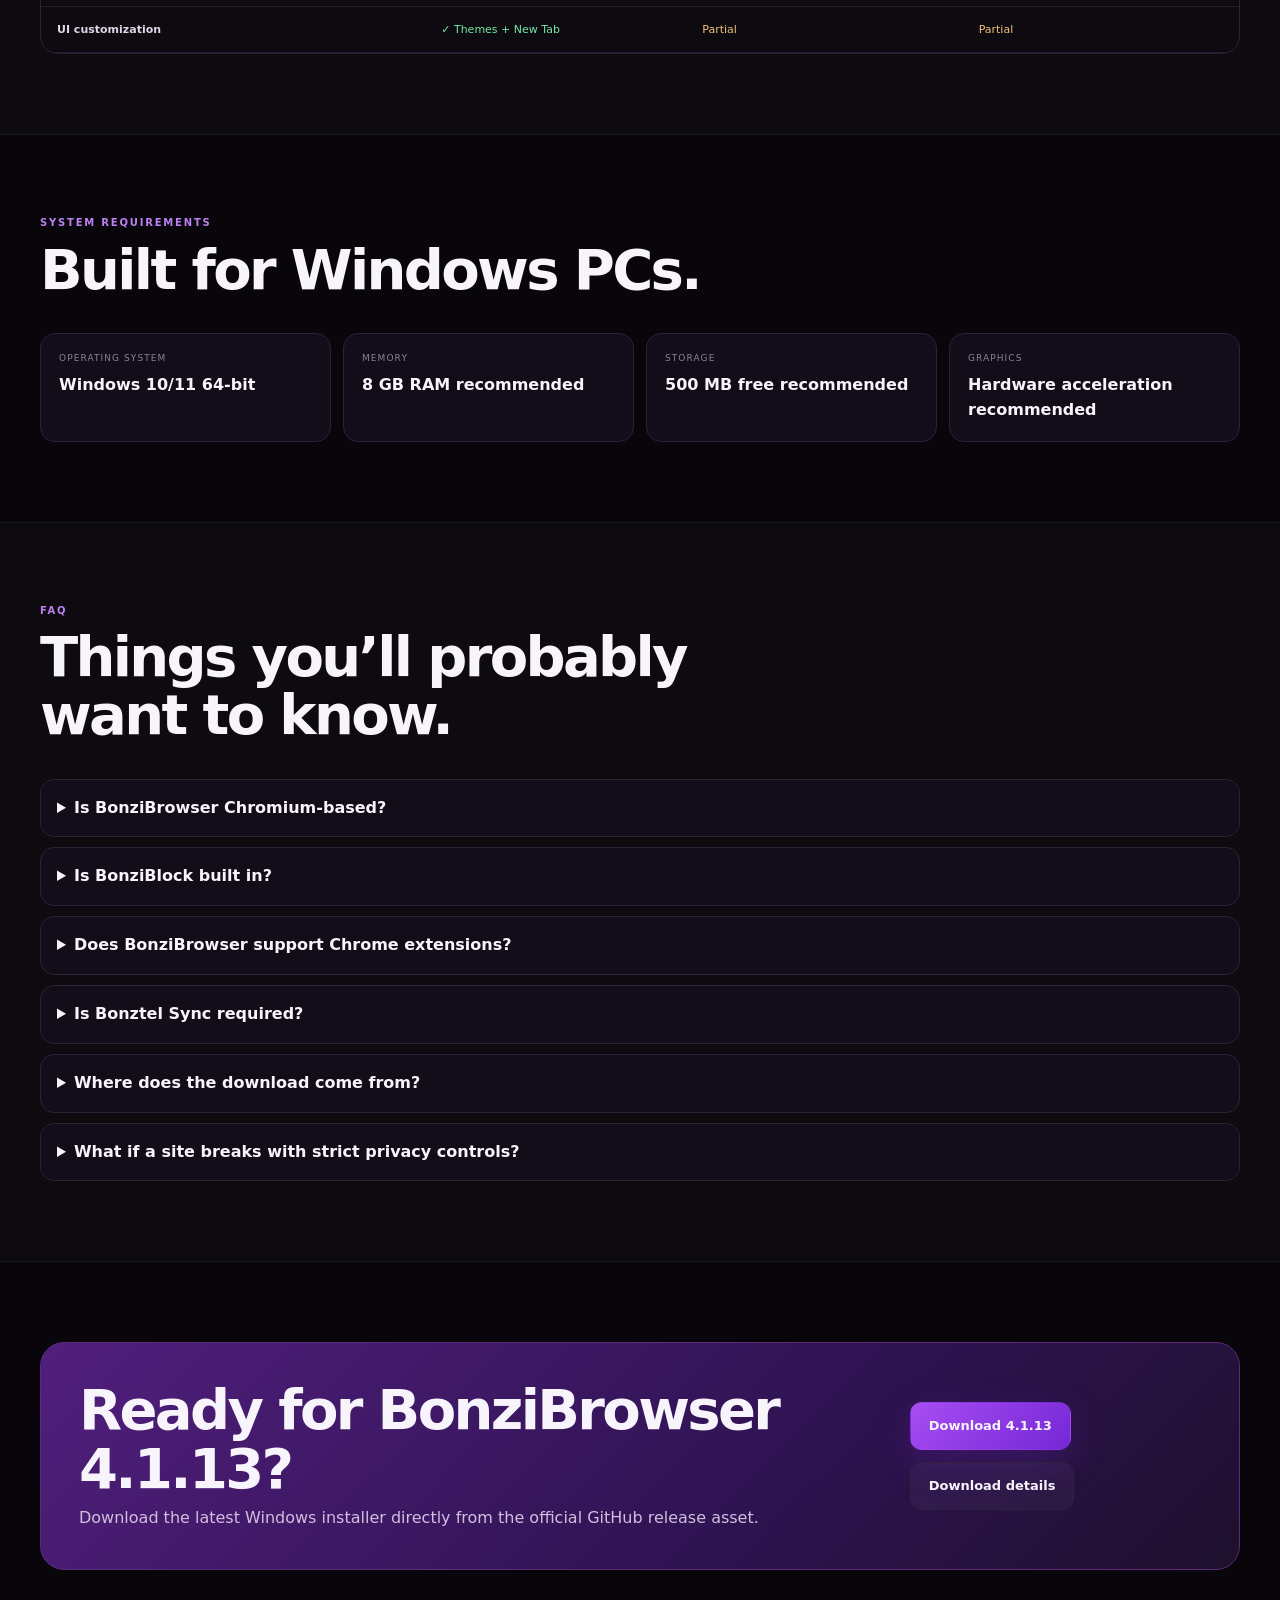
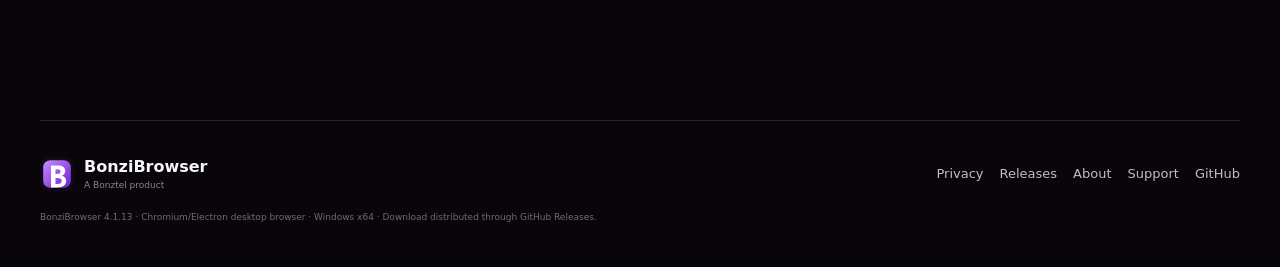
==== commit eb49926e: "Add files via upload" ====
--- a/index.html
+++ b/index.html
@@ -1,10 +1,13 @@
-<!doctype html><html lang="en"><head><meta charset="utf-8"><meta name="viewport" content="width=device-width,initial-scale=1"><meta name="theme-color" content="#8f3fe9"><meta name="description" content="Download BonziBrowser 4.1.6 for Windows. Chromium browsing with BonziBlock, BonziShield, encrypted Sync, extensions and the Bonztel ecosystem built in."><meta property="og:type" content="website"><meta property="og:title" content="BonziBrowser 4.1.4 — The web, the Bonztel way."><meta property="og:description" content="Download BonziBrowser 4.1.4 for Windows. Chromium browsing with BonziBlock, BonziShield, encrypted Sync, extensions and the Bonztel ecosystem built in."><meta property="og:url" content="https://browser.bonztel.com/"><meta property="og:image" content="https://browser.bonztel.com/assets/og-bonzibrowser.png"><meta name="twitter:card" content="summary_large_image"><link rel="canonical" href="https://browser.bonztel.com/"><link rel="icon" href="/bonzibrowser.svg" type="image/svg+xml"><link rel="apple-touch-icon" href="/icon-192.png"><link rel="stylesheet" href="/styles.css"><script src="/site-config.js"></script><title>BonziBrowser 4.1.4 — The web, the Bonztel way.</title><script type="application/ld+json">{"@context":"https://schema.org","@type":"SoftwareApplication","name":"BonziBrowser","applicationCategory":"WebBrowser","operatingSystem":"Windows 10, Windows 11","softwareVersion":"4.1.4","description":"Chromium desktop browser from Bonztel with BonziBlock, BonziShield, encrypted Sync and extensions.","downloadUrl":"https://github.com/10minecraft29/bonzibrowsersite/releases/download/1/BonziBrowser-Setup-4.1.4.exe","publisher":{"@type":"Organization","name":"Bonztel"}}</script></head><body><header class="site-header"><a class="brand" href="/"><img src="/bonzibrowser.svg" alt=""><span>BonziBrowser</span></a><button class="nav-toggle" aria-label="Open navigation">☰</button><nav class="main-nav"><a href="/#overview">Overview</a><a href="/privacy">Privacy</a><a href="/#features">Features</a><a href="/extensions">Extensions</a><a href="/#sync">Bonztel Sync</a><a href="/download">Downloads</a><a href="/releases">Release Notes</a><a href="/support">Support</a></nav><a class="header-download js-download" href="#"><span class="desktop-label">Download 4.1.4</span><span class="mobile-label">Windows download</span></a></header><main id="overview"><section class="hero"><div class="container hero-grid"><div><div class="badge-row"><span class="version-badge"><i class="dot"></i> Latest: 4.1.4</span><a class="text-link" href="releases.html#v414">What’s new →</a></div><h1>The web,<br><span>the Bonztel way.</span></h1><p class="lede">Fast Chromium browsing with BonziBlock, BonziShield, encrypted Sync, and the Bonztel ecosystem built in.</p><div class="actions"><a class="btn primary js-download" href="#">Download for Windows</a><a class="btn secondary" href="#features">Explore features</a></div><p class="mobile-download-note">BonziBrowser is a desktop app. Download it on a Windows 10/11 PC.</p><div class="hero-meta"><span>Version 4.1.4</span><span>Windows 10/11 x64</span><span>Electron 44.2.0</span><span>Built by Bonztel</span></div></div><div class="product-frame"><div class="frame-glow"></div><div class="browser-demo"><div class="demo-tabs"><div class="demo-tab">BonziBrowser · New Tab</div></div><div class="demo-toolbar"><i>←</i><i>→</i><i>↻</i><div class="demo-address">◈ Search or enter an address</div><i>☆</i><i>◫</i><i>●</i><i>⋮</i></div><div class="demo-views"><div class="demo-view active" data-view="newtab"><div class="mock-heading">Good morning.</div><div class="mock-sub">Your Bonztel web starts here.</div><div class="mock-search">⌕ Search the web or type a web address</div><div class="mock-grid"><div class="mock-card"><b>★ Favorites</b><span>BonztelMail · Bonzipedia</span></div><div class="mock-card"><b>◷ Recent</b><span>Pick up where you left off</span></div><div class="mock-card"><b>✦ Bonzi Assistant</b><span>Local/private page tools</span></div></div></div><div class="demo-view" data-view="privacy"><div class="mock-heading">BonziBlock + BonziShield</div><div class="mock-sub">Per-site privacy controls and local statistics.</div><div class="mock-stats"><div class="mock-stat"><strong>47</strong><small>Ads</small></div><div class="mock-stat"><strong>19</strong><small>Trackers</small></div><div class="mock-stat"><strong>8</strong><small>Params removed</small></div></div><div class="mock-switch"><span>BonziBlock</span><span></span></div><div class="mock-switch"><span>BonziShield</span><span></span></div><div class="mock-switch"><span>Cookie notices</span><span></span></div></div><div class="demo-view" data-view="extensions"><div class="mock-heading">Extensions Store</div><div class="mock-sub">Built-in extensions plus supported Chrome Web Store packages.</div><div class="mock-grid"><div class="mock-card"><b>Bonzi Focus</b><span>Distraction dimming</span></div><div class="mock-card"><b>Bonzi Reader</b><span>Clean article view</span></div><div class="mock-card"><b>Bonzi Notes</b><span>Per-site local notes</span></div></div></div><div class="demo-view" data-view="passwords"><div class="mock-heading">Password Manager</div><div class="mock-sub">Encrypted local vault with optional end-to-end Sync.</div><div class="mock-card" style="margin-top:24px"><b>Vault unlocked</b><span>AES-256-GCM · master password · recovery key</span></div><div class="mock-card" style="margin-top:10px"><b>Password health</b><span>Weak, reused and breach checks</span></div></div><div class="demo-view" data-view="account"><div class="mock-heading">Bonztel Account</div><div class="mock-sub">@bonztelmail.com identity, profiles and devices.</div><div class="mock-card" style="margin-top:24px"><b>Gaming PC</b><span>Synced now · Windows</span></div><div class="mock-card" style="margin-top:10px"><b>BonziBook</b><span>Last sync 8 minutes ago</span></div></div></div></div><div class="demo-selector"><button class="active" data-view="newtab">New Tab</button><button data-view="privacy">Privacy</button><button data-view="extensions">Extensions</button><button data-view="passwords">Passwords</button><button data-view="account">Account</button></div></div></div></section>
-<section class="section alt"><div class="container"><div class="feature-nav"><a href="#privacy-headline">BonziBlock + Shield</a><a href="#screenshots">Interface</a><a href="#features">Features</a><a href="#sync">Sync</a><a href="#why">Why BonziBrowser?</a><a href="#requirements">Requirements</a><a href="#faq">FAQ</a></div></div></section>
-<section class="section" id="privacy-headline"><div class="container headline-security"><div><div class="eyebrow">BonziBlock + BonziShield</div><h2>Block the noise. Keep the controls.</h2><p>BonziBlock handles ads, cosmetic filters and annoyances. BonziShield adds tracker protection, URL cleanup, HTTPS upgrades and per-site privacy controls.</p><ul class="check-list"><li><b>✓</b> EasyList + EasyPrivacy with optional anti-annoyance, cookie and social lists</li><li><b>✓</b> Per-site BonziBlock, BonziShield, cookies and strict third-party controls</li><li><b>✓</b> Tracking-parameter removal, element picker and a local network logger</li><li><b>✓</b> YouTube-specific protection while preserving player controls and normal video streams</li></ul><div class="actions"><a class="btn secondary" href="/privacy">Explore privacy</a></div></div><div class="big-shield"><div class="shield-head"><div class="shield-mark">B</div><div><strong>BonziBlock + BonziShield</strong><div class="mock-sub">Example session illustration</div></div></div><div class="live-stats"><div class="live-stat"><strong data-count="47">0</strong><span>ADS BLOCKED</span></div><div class="live-stat"><strong data-count="19">0</strong><span>TRACKERS STOPPED</span></div><div class="live-stat"><strong data-count="8">0</strong><span>PARAMS REMOVED</span></div></div><div class="illustration-note">Illustrative counters — not live visitor tracking.</div></div></div></section>
-<section class="section alt" id="screenshots"><div class="container"><div class="section-head"><div class="eyebrow">BonziBrowser interface</div><h2>See the browser before you install it.</h2><p>Current 4.1.4 interface captures based on the shipping BonziBrowser UI.</p></div><div class="screenshots"><figure class="shot-card large"><img src="/new-tab.png" alt="BonziBrowser New Tab interface"><figcaption>New Tab — search, favorites, recent sites and widgets.</figcaption></figure><figure class="shot-card"><img src="/toolbar.png" alt="BonziBrowser tabs and address bar"><figcaption>Tabs and address bar — BonziBlock/Shield count, sidebar, profile and menu.</figcaption></figure><figure class="shot-card"><img src="/privacy.png" alt="BonziBrowser Privacy panel"><figcaption>Privacy — BonziBlock 2, BonziShield, counters and per-site controls.</figcaption></figure><figure class="shot-card"><img src="/extensions.png" alt="BonziBrowser Extensions Store"><figcaption>Extensions Store — Chrome Web Store flow and Bonztel-curated extensions.</figcaption></figure><figure class="shot-card"><img src="/account.png" alt="Bonztel Account panel in BonziBrowser"><figcaption>Bonztel Account — built-in account service and encrypted Sync.</figcaption></figure></div></div></section>
-<section class="section" id="features"><div class="container"><div class="section-head"><div class="eyebrow">Features</div><h2>A browser that feels like a Bonztel product.</h2><p>Core browser tools, privacy, accounts and the Bonztel ecosystem are integrated instead of bolted on.</p></div><div class="cards"><article class="card"><div class="card-icon">▤</div><h3>Modern tabs</h3><p>Pinned tabs, sleeping tabs, tab groups, recently closed tabs, vertical tabs and incognito.</p></article><article class="card"><div class="card-icon">↓</div><h3>Download manager</h3><p>Pause/resume, speed, ETA, history, duplicate-safe filenames and risky-download warnings.</p></article><article class="card"><div class="card-icon">⌘</div><h3>Password Manager</h3><p>Autofill, generator, weak/reused/breach warnings and an encrypted Sync vault.</p></article><article class="card"><div class="card-icon">⬡</div><h3>Extensions</h3><p>Bonztel-curated extensions plus supported Chrome Web Store packages with permission review.</p></article><article class="card"><div class="card-icon">◫</div><h3>Fullscreen video</h3><p>Tabs and the address bar hide during HTML fullscreen video and restore automatically.</p></article><article class="card"><div class="card-icon">✦</div><h3>Bonzi Assistant</h3><p>Local/private page tools with an optional OpenAI-compatible endpoint mode.</p></article></div></div></section>
-<section class="section alt" id="sync"><div class="container sync-grid"><div><div class="eyebrow">Bonztel Account + Sync</div><h2>Take your browser with you.</h2><p>Use a Bonztel identity to sync supported browser data across devices while keeping password Sync end-to-end encrypted.</p><ul class="check-list"><li><b>✓</b> @bonztelmail.com identities and profiles</li><li><b>✓</b> Bookmarks, settings and optional history Sync</li><li><b>✓</b> Device list, sync status and remote sign-out</li><li><b>✓</b> AES-256-GCM password vault with master password and recovery key</li></ul></div><div class="sync-panel"><strong>Your devices</strong><div class="device-list"><div class="device"><span>▣</span><div><strong>Gaming PC</strong><small>Windows · Synced now</small></div></div><div class="device"><span>▰</span><div><strong>BonziBook</strong><small>Windows · Synced 8 min ago</small></div></div><div class="device"><span>◉</span><div><strong>Bonztel Account</strong><small>Encrypted Sync enabled</small></div></div></div></div></div></section>
-<section class="section" id="why"><div class="container"><div class="section-head"><div class="eyebrow">Why BonziBrowser?</div><h2>Different priorities, without exaggerated claims.</h2><p>A high-level feature comparison. Chrome and Edge have their own strengths and ecosystems; this table focuses on features BonziBrowser integrates by default.</p></div><div class="compare"><table><thead><tr><th>Feature</th><th>BonziBrowser 4.1.4</th><th>Chrome</th><th>Edge</th></tr></thead><tbody><tr><td>Built-in ad blocking</td><td class="yes">BonziBlock</td><td>Extension required</td><td>Extension required</td></tr><tr><td>Built-in tracker controls</td><td class="yes">BonziShield</td><td class="partial">Privacy controls</td><td class="partial">Tracking prevention</td></tr><tr><td>Bonztel ecosystem shortcuts</td><td class="yes">Built in</td><td>—</td><td>—</td></tr><tr><td>Curated local extension store</td><td class="yes">Built in</td><td>Chrome Web Store</td><td>Edge Add-ons / Chrome</td></tr><tr><td>Encrypted password Sync vault</td><td class="yes">Master password + recovery key</td><td>Google Password Manager</td><td>Microsoft account sync</td></tr><tr><td>Per-site BonziBlock/Shield controls</td><td class="yes">Built in</td><td>Extension dependent</td><td>Extension dependent</td></tr><tr><td>Customization</td><td class="yes">Themes, New Tab, profiles</td><td>Built-in + extensions</td><td>Built-in + extensions</td></tr></tbody></table></div></div></section>
-<section class="section alt" id="requirements"><div class="container"><div class="section-head"><div class="eyebrow">System requirements</div><h2>Built for modern Windows PCs.</h2></div><div class="requirements"><div class="req"><span>Operating system</span><strong>Windows 10 or 11</strong></div><div class="req"><span>Architecture</span><strong>64-bit x64</strong></div><div class="req"><span>Memory</span><strong>4 GB minimum · 8 GB recommended</strong></div><div class="req"><span>Disk</span><strong>500 MB free recommended</strong></div><div class="req"><span>Internet</span><strong>Needed for browsing, Sync and filter updates</strong></div><div class="req"><span>Graphics</span><strong>Hardware acceleration recommended</strong></div><div class="req"><span>Installer</span><strong data-size>Approx. 110 MB</strong></div><div class="req"><span>Build</span><strong>Electron 44.2.0</strong></div></div></div></section>
-<section class="section" id="faq"><div class="container"><div class="section-head"><div class="eyebrow">FAQ</div><h2>Questions people actually ask.</h2></div><div class="faq"><details><summary>Is BonziBrowser Chromium-based?</summary><p>Yes. BonziBrowser 4.1.4 uses Electron 44.2.0 and its bundled Chromium engine while adding Bonztel’s own UI, privacy, Sync and extension layers.</p></details><details><summary>Does BonziBrowser support Chrome extensions?</summary><p>It can install compatible Chromium extensions and has a Chrome Web Store package flow, but Electron supports only a subset of Chrome extension APIs, so compatibility varies.</p></details><details><summary>Why does the Chrome Web Store open externally?</summary><p>Chrome Web Store extension-detail pages caused renderer crashes in the Electron build, so BonziBrowser opens the Store in your system browser and installs supported packages through its own Extensions panel.</p></details><details><summary>Is BonziBlock built in?</summary><p>Yes. BonziBlock 2 and BonziShield are integrated into BonziBrowser and have per-site controls, filter lists, cosmetic filtering, element picker and a local request logger.</p></details><details><summary>Where is browser data stored?</summary><p>Local browser/profile data is stored in BonziBrowser’s Electron user-data directory under your Windows AppData profile. Sync is optional.</p></details><details><summary>How do updates work?</summary><p>BonziBrowser includes updater infrastructure for Stable/Beta/Dev channels. Production automatic updates require hosted release metadata/artifacts and proper signing infrastructure.</p></details></div></div></section>
-<section class="section"><div class="container"><div class="cta"><div><div class="eyebrow">BonziBrowser 4.1.6</div><h2>Ready to browse the Bonztel way?</h2><p>Download for Windows, or read the release notes first.</p></div><div class="actions"><a class="btn primary js-download" href="#">Download for Windows</a><a class="btn secondary" href="/releases">Release notes</a></div></div></div></section></main><footer class="site-footer"><div class="footer-brand"><img src="/bonzibrowser.svg" alt=""><div><strong>BonziBrowser</strong><span>A Bonztel product</span></div></div><div class="footer-links"><a href="/privacy">Privacy</a><a href="/releases">Releases</a><a href="/about">About</a><a href="/support">Support</a><a href="https://github.com/10minecraft29/bonzibrowsersite">GitHub</a></div><p>BonziBrowser 4.1.4 · Chromium/Electron desktop browser · Windows x64</p></footer><a class="sticky-version js-download" href="#">Download BonziBrowser 4.1.4</a><script src="/script.js"></script></body></html>
+<!doctype html><html lang="en"><head><meta charset="utf-8"><meta name="viewport" content="width=device-width,initial-scale=1"><meta name="theme-color" content="#8f3fe9"><meta name="color-scheme" content="dark"><meta name="description" content="Download BonziBrowser 4.1.13 for Windows. Native BonziBlock + BonziShield 2.0, encrypted Sync, extensions and the Bonztel ecosystem built in."><meta property="og:type" content="website"><meta property="og:title" content="BonziBrowser 4.1.13 — The web, the Bonztel way."><meta property="og:description" content="Download BonziBrowser 4.1.13 for Windows. Native BonziBlock + BonziShield 2.0, encrypted Sync, extensions and the Bonztel ecosystem built in."><meta property="og:url" content="https://browser.bonztel.com/"><meta property="og:image" content="https://browser.bonztel.com/og-bonzibrowser.png"><meta name="twitter:card" content="summary_large_image"><link rel="canonical" href="https://browser.bonztel.com/"><link rel="icon" href="/bonzibrowser.svg" type="image/svg+xml"><link rel="apple-touch-icon" href="/icon-192.png"><link rel="manifest" href="/manifest.webmanifest"><link rel="stylesheet" href="/styles.css"><script src="/site-config.js"></script><title>BonziBrowser 4.1.13 — The web, the Bonztel way.</title><script type="application/ld+json">{"@context":"https://schema.org","@type":"SoftwareApplication","name":"BonziBrowser","applicationCategory":"WebBrowser","operatingSystem":"Windows 10, Windows 11","softwareVersion":"4.1.13","description":"Chromium/Electron desktop browser from Bonztel with native BonziBlock + BonziShield, Sync and extensions.","downloadUrl":"https://github.com/10minecraft29/bonzibrowsersite/releases/download/3/BonziBrowser-Setup-4.1.13.exe","publisher":{"@type":"Organization","name":"Bonztel"}}</script></head><body><a class="skip-link" href="#main">Skip to content</a><header class="site-header"><a class="brand" href="/"><img src="/bonzibrowser.svg" alt=""><span>BonziBrowser<small>by Bonztel</small></span></a><button class="nav-toggle" aria-label="Open navigation" aria-expanded="false">☰</button><nav class="main-nav" aria-label="Primary"><a href="/#overview" aria-current="page">Overview</a><a href="/privacy">Privacy</a><a href="/#features">Features</a><a href="/extensions">Extensions</a><a href="/#sync">Bonztel Sync</a><a href="/download">Downloads</a><a href="/releases">Release Notes</a><a href="/support">Support</a></nav><a class="header-download js-download" href="https://github.com/10minecraft29/bonzibrowsersite/releases/download/3/BonziBrowser-Setup-4.1.13.exe"><span class="desktop-label">Download 4.1.13</span><span class="mobile-label">Windows download</span></a></header><div class="release-strip"><div class="container"><strong>BonziBrowser 4.1.13</strong><span>is the latest public Windows build.</span><a href="/releases#v4113">See what’s current →</a></div></div>
+<main id="main"><section class="hero" id="overview"><div class="container hero-grid"><div><div class="badge-row"><span class="version-badge"><i class="dot"></i> Latest: 4.1.13</span><a class="text-link" href="/releases#v4113">What’s current →</a></div><h1>The web,<br><span>the Bonztel way.</span></h1><p class="lede">Fast Chromium browsing with native BonziBlock + BonziShield 2.0, encrypted Sync, extensions, and the Bonztel ecosystem built in.</p><div class="actions"><a class="btn primary js-download" href="https://github.com/10minecraft29/bonzibrowsersite/releases/download/3/BonziBrowser-Setup-4.1.13.exe">Download for Windows</a><a class="btn secondary" href="#features">Explore features</a></div><p class="mobile-download-note">BonziBrowser is a desktop app for Windows 10/11 x64.</p><div class="hero-meta"><span>Version 4.1.13</span><span>Windows 10/11 x64</span><span>GitHub Release 3</span><span>Built by Bonztel</span></div><div class="quick-facts"><div class="quick-fact"><strong>Native privacy</strong><span>BonziBlock + Shield 2.0</span></div><div class="quick-fact"><strong>33,500-rule budget</strong><span>Compiled network rules</span></div><div class="quick-fact"><strong>Per-site control</strong><span>Privacy without all-or-nothing</span></div><div class="quick-fact"><strong>Encrypted Sync</strong><span>Bookmarks, settings & vault</span></div></div></div>
+<div class="product-frame"><div class="frame-glow"></div><div class="browser-demo" aria-label="Interactive BonziBrowser interface preview"><div class="demo-tabs"><div class="demo-tab">BonziBrowser · New Tab</div></div><div class="demo-toolbar"><i>←</i><i>→</i><i>↻</i><div class="demo-address">◈ Search or enter an address</div><i>☆</i><i>◫</i><i>●</i><i>⋮</i></div><div class="demo-views"><div class="demo-view active" data-view="newtab"><div class="mock-heading">Good afternoon.</div><div class="mock-sub">Your Bonztel web starts here.</div><div class="mock-search">⌕ Search the web or type a web address</div><div class="mock-grid"><div class="mock-card"><b>★ Favorites</b><span>BonztelMail · Bonzipedia</span></div><div class="mock-card"><b>◷ Recent</b><span>Pick up where you left off</span></div><div class="mock-card"><b>✦ Bonztel</b><span>Your ecosystem in one place</span></div></div></div><div class="demo-view" data-view="privacy"><div class="mock-heading">BonziBlock + BonziShield</div><div class="mock-sub">Native compiled filtering and privacy controls.</div><div class="mock-stats"><div class="mock-stat"><strong>33.5K</strong><small>Rule budget</small></div><div class="mock-stat"><strong>6</strong><small>Filter lists</small></div><div class="mock-stat"><strong>Local</strong><small>Network logger</small></div></div><div class="mock-switch"><span>BonziBlock</span><span></span></div><div class="mock-switch"><span>Tracker protection</span><span></span></div><div class="mock-switch"><span>Tracking-parameter cleanup</span><span></span></div></div><div class="demo-view" data-view="extensions"><div class="mock-heading">Extensions</div><div class="mock-sub">Built-in Bonztel tools plus supported unpacked/Chrome extensions.</div><div class="mock-grid"><div class="mock-card"><b>Bonzi Focus</b><span>Distraction dimming</span></div><div class="mock-card"><b>Bonzi Reader</b><span>Clean article view</span></div><div class="mock-card"><b>Bonzi Notes</b><span>Per-site notes</span></div></div></div><div class="demo-view" data-view="passwords"><div class="mock-heading">Password Manager</div><div class="mock-sub">Encrypted local vault with optional Bonztel Sync.</div><div class="mock-card" style="margin-top:24px"><b>Vault</b><span>Master password and recovery workflow</span></div><div class="mock-card" style="margin-top:10px"><b>Sync</b><span>Keep encrypted credentials with your account</span></div></div><div class="demo-view" data-view="account"><div class="mock-heading">Bonztel Account</div><div class="mock-sub">Profiles, devices and Bonztel Sync.</div><div class="mock-card" style="margin-top:24px"><b>Gaming PC</b><span>Synced now · Windows</span></div><div class="mock-card" style="margin-top:10px"><b>BonziBook</b><span>Last sync 8 minutes ago</span></div></div></div></div><div class="demo-selector" role="tablist" aria-label="Preview sections"><button class="active" data-view="newtab">New Tab</button><button data-view="privacy">Privacy</button><button data-view="extensions">Extensions</button><button data-view="passwords">Passwords</button><button data-view="account">Account</button></div></div></div></section>
+<section class="section compact alt"><div class="container"><div class="feature-nav"><a href="#release">Latest release</a><a href="#privacy-headline">BonziBlock + Shield</a><a href="#screenshots">Interface</a><a href="#features">Features</a><a href="#sync">Sync</a><a href="#why">Why BonziBrowser?</a><a href="#faq">FAQ</a></div></div></section>
+<section class="section" id="release"><div class="container release-highlight"><div><div class="eyebrow">Current release</div><h2>BonziBrowser 4.1.13</h2><p class="lede" style="font-size:16px">The current public Windows build keeps privacy controls native to the browser and ships through GitHub Releases.</p><div class="filter-pills"><span>Native BonziBlock + Shield 2.0</span><span>Per-site controls</span><span>Element picker</span><span>Network logger</span><span>Encrypted Sync</span></div><div class="actions"><a class="btn primary js-download" href="https://github.com/10minecraft29/bonzibrowsersite/releases/download/3/BonziBrowser-Setup-4.1.13.exe">Get 4.1.13</a><a class="btn secondary js-release" href="https://github.com/10minecraft29/bonzibrowsersite/releases/tag/3">Open GitHub release</a></div></div><div class="release-points"><div class="release-point"><i>◈</i><div><strong>Native blocking pipeline</strong><span>ABP/DNR-style compiled rules evaluated inside BonziBrowser’s request pipeline.</span></div></div><div class="release-point"><i>⌁</i><div><strong>Privacy without player hacks</strong><span>Request filtering and cosmetic rules rather than playback-speed or seek manipulation.</span></div></div><div class="release-point"><i>⌨</i><div><strong>Power-user shortcuts</strong><span><span class="kbd">Alt+Shift+B</span> picker · <span class="kbd">Alt+Shift+L</span> logger</span></div></div></div></div></section>
+<section class="section alt" id="privacy-headline"><div class="container headline-security"><div><div class="eyebrow">BonziBlock + BonziShield 2.0</div><h2>Block the noise. Keep the controls.</h2><p>BonziBlock compiles supported filter syntax into native browser rules. BonziShield adds tracker protection, URL cleanup, HTTPS upgrades and per-site privacy controls.</p><ul class="check-list"><li><b>✓</b> EasyList, EasyPrivacy and Fanboy list support</li><li><b>✓</b> Block/exception rules, resource types, party/domain restrictions and cosmetic filters</li><li><b>✓</b> Tracking-parameter cleanup, element picker and local network logger</li><li><b>✓</b> GPC, DNT, hyperlink-auditing controls and optional strict third-party protection</li></ul><div class="actions"><a class="btn secondary" href="/privacy">Explore privacy</a></div></div><div class="big-shield"><div class="shield-head"><div class="shield-mark">B</div><div><strong>Native BonziBlock + BonziShield</strong><div class="mock-sub">Capability overview</div></div></div><div class="live-stats"><div class="live-stat"><strong data-count="33500">0</strong><span>NETWORK RULE BUDGET</span></div><div class="live-stat"><strong data-count="6">0</strong><span>SUPPORTED LIST CHOICES</span></div><div class="live-stat"><strong data-count="2">0</strong><span>POWER SHORTCUTS</span></div></div><div class="illustration-note">Product capability figures, not visitor tracking.</div><div class="filter-pills"><span>EasyList</span><span>EasyPrivacy</span><span>Fanboy Annoyances</span><span>Cookie</span><span>Social</span><span>Notifications</span></div></div></div></section>
+<section class="section" id="screenshots"><div class="container"><div class="section-head"><div class="eyebrow">Interface preview</div><h2>See BonziBrowser before you install it.</h2><p>Representative captures of the current BonziBrowser design and major panels.</p></div><div class="screenshots"><figure class="shot-card large"><img loading="lazy" src="/new-tab.png" alt="BonziBrowser New Tab interface"><figcaption>New Tab — search, favorites, recent sites and Bonztel shortcuts.</figcaption></figure><figure class="shot-card"><img loading="lazy" src="/toolbar.png" alt="BonziBrowser tabs and address bar"><figcaption>Tabs and address bar — navigation, protection status, profile and browser menu.</figcaption></figure><figure class="shot-card"><img loading="lazy" src="/privacy.png" alt="BonziBrowser Privacy panel"><figcaption>Privacy — BonziBlock, BonziShield, counters and per-site controls.</figcaption></figure><figure class="shot-card"><img loading="lazy" src="/extensions.png" alt="BonziBrowser Extensions interface"><figcaption>Extensions — built-in Bonztel tools and extension management.</figcaption></figure><figure class="shot-card"><img loading="lazy" src="/account.png" alt="Bonztel Account panel in BonziBrowser"><figcaption>Bonztel Account — account service, device management and Sync.</figcaption></figure></div></div></section>
+<section class="section alt" id="features"><div class="container"><div class="section-head"><div class="eyebrow">Features</div><h2>A browser that feels like a Bonztel product.</h2><p>Core browsing, privacy, accounts and extensions are integrated into one desktop experience.</p></div><div class="cards"><article class="card"><div class="card-icon">▤</div><h3>Modern browsing</h3><p>Multi-tab browsing, address/search bar, bookmarks, history, downloads, profiles and incognito.</p><span class="micro">Core browser tools</span></article><article class="card"><div class="card-icon">B</div><h3>Native protection</h3><p>BonziBlock + BonziShield run as browser features with filter lists, per-site controls and local diagnostics.</p><span class="micro">Not a separate required extension</span></article><article class="card"><div class="card-icon">✦</div><h3>Built-in extensions</h3><p>Bonzi Focus, Reader, Notes and Dark add focused tools without turning the browser into a cluttered dashboard.</p><span class="micro">Curated Bonztel tools</span></article><article class="card"><div class="card-icon">☁</div><h3>Bonztel Sync</h3><p>Sync browser data across signed-in devices with Bonztel Account controls and remote device sign-out.</p><span class="micro">Optional account feature</span></article><article class="card"><div class="card-icon">⌘</div><h3>Extension support</h3><p>Load supported unpacked extensions and install compatible packages through BonziBrowser’s extension workflow.</p><span class="micro">Chrome Web Store browsing opens externally</span></article><article class="card"><div class="card-icon">◫</div><h3>Custom browser UI</h3><p>Themes, New Tab customization, sidebar tools and Bonztel styling throughout the interface.</p><span class="micro">Purple by design</span></article></div></div></section>
+<section class="section" id="sync"><div class="container"><div class="section-head"><div class="eyebrow">Bonztel Account + Sync</div><h2>Your browser, across your devices.</h2><p>Sign in with your Bonztel Account to keep supported browser data synchronized while retaining device-level control.</p></div><div class="sync-grid"><div class="sync-panel"><h3>Sync what matters</h3><ul class="check-list"><li><b>✓</b> Bookmarks and browser settings</li><li><b>✓</b> Profiles and device state</li><li><b>✓</b> Encrypted password-vault data</li><li><b>✓</b> Optional Sync — local use remains available</li></ul></div><div class="sync-panel"><h3>Know your devices</h3><div class="device-list"><div class="device"><span>▣</span><div><strong>Gaming PC</strong><small>Windows · synced now</small></div></div><div class="device"><span>▰</span><div><strong>BonziBook</strong><small>Windows · last sync 8 minutes ago</small></div></div><div class="device"><span>↗</span><div><strong>Remote sign-out</strong><small>Remove sessions you no longer use</small></div></div></div></div></div></div></section>
+<section class="section alt" id="why"><div class="container"><div class="section-head"><div class="eyebrow">Why BonziBrowser?</div><h2>Different priorities, built in.</h2><p>A high-level feature comparison. Availability and implementation details can change between browser versions.</p></div><div class="compare"><table><thead><tr><th>Feature</th><th>BonziBrowser</th><th>Chrome</th><th>Edge</th></tr></thead><tbody><tr><td>Built-in ad/filter controls</td><td class="yes">✓ BonziBlock</td><td>Limited</td><td>Limited</td></tr><tr><td>Built-in tracker/privacy panel</td><td class="yes">✓ BonziShield</td><td class="partial">Partial</td><td class="yes">✓</td></tr><tr><td>Bonztel ecosystem integration</td><td class="yes">✓</td><td>—</td><td>—</td></tr><tr><td>Curated local extension store</td><td class="yes">✓</td><td>—</td><td>—</td></tr><tr><td>Password manager</td><td class="yes">✓</td><td class="yes">✓</td><td class="yes">✓</td></tr><tr><td>Per-site blocker controls</td><td class="yes">✓</td><td class="partial">Via extensions/settings</td><td class="partial">Via settings/extensions</td></tr><tr><td>UI customization</td><td class="yes">✓ Themes + New Tab</td><td class="partial">Partial</td><td class="partial">Partial</td></tr></tbody></table></div></div></section>
+<section class="section" id="requirements"><div class="container"><div class="section-head"><div class="eyebrow">System requirements</div><h2>Built for Windows PCs.</h2></div><div class="requirements"><div class="req"><span>Operating system</span><strong>Windows 10/11 64-bit</strong></div><div class="req"><span>Memory</span><strong>8 GB RAM recommended</strong></div><div class="req"><span>Storage</span><strong>500 MB free recommended</strong></div><div class="req"><span>Graphics</span><strong>Hardware acceleration recommended</strong></div></div></div></section>
+<section class="section alt" id="faq"><div class="container"><div class="section-head"><div class="eyebrow">FAQ</div><h2>Things you’ll probably want to know.</h2></div><div class="faq"><details><summary>Is BonziBrowser Chromium-based?</summary><p>Yes. BonziBrowser uses a Chromium/Electron foundation with a custom Bonztel browser interface and native browser features layered on top.</p></details><details><summary>Is BonziBlock built in?</summary><p>Yes. The current privacy system is integrated directly into BonziBrowser rather than requiring the standalone BonziBlock + BonziShield extension.</p></details><details><summary>Does BonziBrowser support Chrome extensions?</summary><p>BonziBrowser supports compatible extension packages and unpacked extensions. Chrome Web Store browsing opens externally, then supported extensions can be installed through BonziBrowser’s extension workflow.</p></details><details><summary>Is Bonztel Sync required?</summary><p>No. You can use BonziBrowser locally without Sync. A Bonztel Account is used for optional account and synchronization features.</p></details><details><summary>Where does the download come from?</summary><p>The Windows installer is distributed as a GitHub Release asset. The site’s download buttons point directly to the current 4.1.13 asset.</p></details><details><summary>What if a site breaks with strict privacy controls?</summary><p>Use the per-site protection controls to relax the relevant setting for that site, then reload it. You can also update filter lists from Privacy &amp; BonziShield.</p></details></div></div></section>
+<section class="section"><div class="container cta"><div><h2>Ready for BonziBrowser 4.1.13?</h2><p>Download the latest Windows installer directly from the official GitHub release asset.</p></div><div class="actions" style="margin-top:0"><a class="btn primary js-download" href="https://github.com/10minecraft29/bonzibrowsersite/releases/download/3/BonziBrowser-Setup-4.1.13.exe">Download 4.1.13</a><a class="btn secondary" href="/download">Download details</a></div></div></section></main><footer class="site-footer"><div class="footer-brand"><img src="/bonzibrowser.svg" alt=""><div><strong>BonziBrowser</strong><span>A Bonztel product</span></div></div><div class="footer-links"><a href="/privacy">Privacy</a><a href="/releases">Releases</a><a href="/about">About</a><a href="/support">Support</a><a class="js-repo" href="https://github.com/10minecraft29/bonzibrowsersite">GitHub</a></div><p>BonziBrowser 4.1.13 · Chromium/Electron desktop browser · Windows x64 · Download distributed through GitHub Releases.</p></footer><a class="sticky-version js-download" href="https://github.com/10minecraft29/bonzibrowsersite/releases/download/3/BonziBrowser-Setup-4.1.13.exe">Download 4.1.13</a><script src="/script.js"></script></body></html>
--- a/styles.css
+++ b/styles.css
@@ -1,3 +1,32 @@
-
-:root{--bg:#09060d;--bg2:#0f0a15;--panel:#120d19;--card:#17101f;--card2:#1d1427;--line:#30223c;--text:#f7f2fb;--muted:#aa9bb5;--accent:#a84df4;--accent2:#7a2bdb;--accent-soft:#2b1738;--good:#57d38c;--warn:#f6b95c;--danger:#ff6c7d;--max:1180px;color-scheme:dark}*{box-sizing:border-box}html{scroll-behavior:smooth}body{margin:0;background:radial-gradient(circle at 80% -10%,rgba(157,63,235,.14),transparent 35%),radial-gradient(circle at 5% 30%,rgba(95,37,157,.12),transparent 26%),var(--bg);color:var(--text);font-family:Inter,ui-sans-serif,system-ui,-apple-system,BlinkMacSystemFont,"Segoe UI",sans-serif;line-height:1.55}.site-header{height:72px;position:sticky;top:0;z-index:100;display:flex;align-items:center;gap:22px;padding:0 max(22px,calc((100vw - var(--max))/2));background:rgba(9,6,13,.84);backdrop-filter:blur(20px);border-bottom:1px solid rgba(255,255,255,.07)}.brand{display:flex;align-items:center;gap:10px;text-decoration:none;color:var(--text);font-weight:800;white-space:nowrap}.brand img{width:34px;height:34px}.main-nav{display:flex;align-items:center;gap:18px;margin-left:auto}.main-nav a,.footer-links a{color:#c6b8cf;text-decoration:none;font-size:13px}.main-nav a:hover,.footer-links a:hover{color:white}.header-download,.btn{display:inline-flex;align-items:center;justify-content:center;gap:9px;border-radius:12px;text-decoration:none;font-weight:750;transition:.18s;border:1px solid transparent}.header-download{padding:10px 14px;background:linear-gradient(135deg,var(--accent),var(--accent2));color:white;font-size:12px;white-space:nowrap}.header-download:hover,.btn.primary:hover{transform:translateY(-1px);filter:brightness(1.08)}.mobile-label{display:none}.nav-toggle{display:none;margin-left:auto;background:transparent;color:white;border:0;font-size:22px}.container{width:min(var(--max),calc(100% - 40px));margin:auto}.hero{padding:90px 0 58px}.hero-grid{display:grid;grid-template-columns:1.04fr .96fr;gap:56px;align-items:center}.badge-row{display:flex;align-items:center;gap:10px;flex-wrap:wrap}.version-badge{display:inline-flex;align-items:center;gap:7px;padding:7px 11px;border:1px solid rgba(185,105,255,.34);border-radius:999px;background:rgba(168,77,244,.09);font-size:11px;font-weight:800;color:#dbb7fb}.dot{width:7px;height:7px;border-radius:50%;background:#9dffbd;box-shadow:0 0 14px rgba(157,255,189,.45)}.text-link{color:#d8b6f7;font-size:12px;text-decoration:none}.text-link:hover{text-decoration:underline}.hero h1{font-size:clamp(54px,7vw,92px);line-height:.94;letter-spacing:-.065em;margin:24px 0 24px;max-width:820px}.hero h1 span{background:linear-gradient(90deg,#d69cff,#8f3fe9 65%,#6a30d9);-webkit-background-clip:text;background-clip:text;color:transparent}.lede{font-size:18px;color:#c5b8cd;max-width:690px;margin:0}.actions{display:flex;gap:12px;flex-wrap:wrap;margin-top:28px}.btn{padding:13px 18px;font-size:13px}.btn.primary{background:linear-gradient(135deg,var(--accent),var(--accent2));color:white;box-shadow:0 12px 36px rgba(123,43,219,.24)}.btn.secondary{border-color:var(--line);background:rgba(255,255,255,.03);color:var(--text)}.btn.ghost{color:#cfb8dd;border-color:transparent}.hero-meta{display:flex;gap:10px;flex-wrap:wrap;margin-top:18px;color:#8f8098;font-size:11px}.hero-meta span+span:before{content:"•";margin-right:10px}.product-frame{position:relative}.frame-glow{position:absolute;inset:8% 8%;filter:blur(60px);background:rgba(147,64,230,.28);border-radius:50%}.browser-demo{position:relative;border:1px solid rgba(255,255,255,.12);border-radius:20px;background:#0c0811;overflow:hidden;box-shadow:0 34px 90px rgba(0,0,0,.45)}.demo-tabs{height:44px;background:#0e0a13;display:flex;align-items:center;padding:0 12px;border-bottom:1px solid #27182f}.demo-tab{padding:8px 18px;border-radius:10px 10px 0 0;background:#1d1427;font-size:11px}.demo-toolbar{height:50px;padding:8px 12px;display:flex;gap:8px;align-items:center;border-bottom:1px solid #27182f}.demo-toolbar i{font-style:normal;color:#ac9db5}.demo-address{flex:1;height:34px;border-radius:12px;border:1px solid #34223f;background:#15101b;color:#8e8098;padding:8px 12px;font-size:10px}.demo-views{height:420px;position:relative;background:linear-gradient(145deg,#120918,#07070b)}.demo-view{position:absolute;inset:0;padding:34px;opacity:0;pointer-events:none;transform:translateY(7px);transition:.2s}.demo-view.active{opacity:1;transform:none}.mock-heading{font-size:30px;font-weight:850;letter-spacing:-.04em}.mock-sub{color:#a897b3;font-size:12px;margin-top:5px}.mock-search{height:48px;border-radius:14px;border:1px solid #382244;background:#100b15;margin-top:26px;padding:14px;color:#85778f}.mock-grid{display:grid;grid-template-columns:repeat(3,1fr);gap:10px;margin-top:18px}.mock-card{background:#181020;border:1px solid #31213b;border-radius:14px;padding:14px;min-height:86px}.mock-card b{display:block;font-size:11px}.mock-card span{font-size:9px;color:#998aa2}.mock-stats{display:grid;grid-template-columns:repeat(3,1fr);gap:10px;margin:22px 0}.mock-stat{padding:15px;border:1px solid #34223f;border-radius:14px;background:#181020}.mock-stat strong{display:block;font-size:22px}.mock-stat small{color:#998aa2}.mock-switch{display:flex;align-items:center;justify-content:space-between;padding:11px 0;border-bottom:1px solid #2b1d34}.mock-switch span:last-child{width:36px;height:20px;border-radius:10px;background:#7330a6;position:relative}.mock-switch span:last-child:after{content:"";position:absolute;width:16px;height:16px;background:#d8a9ff;border-radius:50%;right:2px;top:2px}.demo-selector{display:flex;gap:8px;margin-top:12px;flex-wrap:wrap}.demo-selector button{border:1px solid #352540;background:#14101a;color:#bbaaC5;border-radius:10px;padding:8px 10px;font-size:10px}.demo-selector button.active{background:#2c183b;color:#e7c8ff;border-color:#6d318f}.section{padding:78px 0}.section.alt{background:rgba(255,255,255,.018);border-top:1px solid rgba(255,255,255,.04);border-bottom:1px solid rgba(255,255,255,.04)}.section-head{max-width:760px;margin-bottom:34px}.eyebrow{text-transform:uppercase;letter-spacing:.18em;font-size:10px;font-weight:800;color:#bb80ef}.section h2,.page-hero h1{font-size:clamp(34px,5vw,54px);letter-spacing:-.045em;line-height:1.05;margin:10px 0 14px}.section-head p,.page-hero p{color:#ab9caf;margin:0}.feature-nav{display:flex;gap:9px;overflow:auto;padding-bottom:5px}.feature-nav a{padding:9px 12px;border:1px solid #2d2137;border-radius:10px;color:#bbaac4;text-decoration:none;font-size:11px;white-space:nowrap}.feature-nav a:hover{color:white;border-color:#65417a}.headline-security{display:grid;grid-template-columns:.9fr 1.1fr;gap:44px;align-items:center}.big-shield{border:1px solid #3b2350;background:linear-gradient(145deg,#1c1026,#100b16);border-radius:22px;padding:24px}.shield-head{display:flex;align-items:center;gap:14px}.shield-mark{width:48px;height:48px;border-radius:14px;background:linear-gradient(135deg,#c178ff,#6a2ccc);display:grid;place-items:center;font-weight:900}.live-stats{display:grid;grid-template-columns:repeat(3,1fr);gap:10px;margin-top:22px}.live-stat{padding:18px;border-radius:15px;background:#15101c;border:1px solid #2f1e3b}.live-stat strong{display:block;font-size:30px;letter-spacing:-.04em}.live-stat span{font-size:9px;color:#998aa2}.illustration-note{font-size:9px;color:#7c6d85;margin-top:10px}.check-list{padding:0;margin:24px 0 0;list-style:none;display:grid;gap:12px}.check-list li{display:flex;gap:10px;color:#c9bdcf}.check-list b{color:#dbaaff}.screenshots{display:grid;grid-template-columns:repeat(12,1fr);gap:16px}.shot-card{grid-column:span 6;border:1px solid #2e2137;border-radius:18px;overflow:hidden;background:#100b15}.shot-card.large{grid-column:span 12}.shot-card img{width:100%;display:block;aspect-ratio:16/9;object-fit:cover}.shot-card figcaption{padding:13px 15px;color:#bbaac4;font-size:11px}.cards{display:grid;grid-template-columns:repeat(3,1fr);gap:14px}.card{border:1px solid #2e2137;background:linear-gradient(145deg,#15101c,#110c17);border-radius:18px;padding:22px}.card h3{margin:10px 0 8px}.card p{color:#a99bad;font-size:13px}.card-icon{width:40px;height:40px;border-radius:12px;background:#291735;display:grid;place-items:center;color:#d7a0ff;font-weight:900}.sync-grid{display:grid;grid-template-columns:1fr 1fr;gap:18px}.sync-panel{border:1px solid #33223f;border-radius:20px;padding:25px;background:#130d19}.device-list{display:grid;gap:10px;margin-top:18px}.device{display:flex;align-items:center;gap:12px;padding:13px;border:1px solid #2c1d36;border-radius:13px;background:#17101f}.device span:first-child{width:34px;height:34px;border-radius:9px;background:#281534;display:grid;place-items:center}.device strong{display:block;font-size:11px}.device small{display:block;color:#8e8098;font-size:9px}.compare{overflow:auto;border:1px solid #2e2137;border-radius:18px}.compare table{border-collapse:collapse;width:100%;min-width:720px}.compare th,.compare td{padding:14px 16px;text-align:left;border-bottom:1px solid #281d31;font-size:11px}.compare th{background:#15101b;color:#e8def0}.compare td{color:#b8a9c0}.compare td:first-child{color:#e1d5e8;font-weight:750}.yes{color:#78e6a5!important}.partial{color:#f0c178!important}.requirements{display:grid;grid-template-columns:repeat(4,1fr);gap:12px}.req{border:1px solid #2e2137;border-radius:15px;padding:18px;background:#120d18}.req span{display:block;font-size:9px;color:#8e8098;text-transform:uppercase;letter-spacing:.12em}.req strong{display:block;margin-top:7px}.faq{display:grid;gap:10px}.faq details{border:1px solid #2e2137;border-radius:14px;background:#120d18;padding:0 16px}.faq summary{cursor:pointer;padding:16px 0;font-weight:750}.faq p{color:#a99bad;margin:0 0 16px;font-size:12px}.cta{border:1px solid #5b2b7a;border-radius:24px;padding:38px;background:linear-gradient(135deg,#511f7d,#2f1352 60%,#1e102d);display:flex;align-items:center;justify-content:space-between;gap:30px}.cta h2{margin:0 0 8px}.cta p{margin:0;color:#d2bedf}.page-hero{padding:76px 0 36px}.page-grid{display:grid;grid-template-columns:1.2fr .8fr;gap:32px}.info-box{border:1px solid #30223c;border-radius:18px;background:#120d19;padding:20px}.info-row{display:flex;justify-content:space-between;gap:20px;padding:12px 0;border-bottom:1px solid #291d32;font-size:12px}.info-row:last-child{border-bottom:0}.info-row span{color:#92849b}.info-row strong{text-align:right}.trust-note{display:flex;gap:12px;padding:15px;border-radius:13px;background:#17101f;border:1px solid #31213a;margin-top:16px}.trust-note b{display:block}.trust-note p{margin:3px 0 0;color:#9f90a8;font-size:11px}.release-list{display:grid;gap:14px}.release-card{border:1px solid #30223c;border-radius:18px;background:#120d19;padding:22px}.release-top{display:flex;justify-content:space-between;gap:20px;align-items:center}.release-version{font-size:24px;font-weight:850}.release-date{color:#8f8098;font-size:10px}.release-card ul{margin:14px 0 0;color:#b8a9c0;font-size:12px}.extension-grid{display:grid;grid-template-columns:repeat(2,1fr);gap:14px}.ext-card{border:1px solid #30223c;border-radius:18px;padding:22px;background:#120d19}.ext-head{display:flex;align-items:center;gap:13px}.ext-icon{width:44px;height:44px;border-radius:13px;background:#2b1738;display:grid;place-items:center;color:#dda9ff;font-size:18px;font-weight:900}.ext-meta{display:flex;gap:8px;flex-wrap:wrap;margin-top:14px}.pill{font-size:9px;border:1px solid #3b2850;border-radius:999px;padding:5px 8px;color:#bdaac6}.privacy-grid{display:grid;grid-template-columns:repeat(2,1fr);gap:16px}.privacy-box{border:1px solid #30223c;border-radius:18px;padding:22px;background:#120d19}.privacy-box h3{margin-top:0}.privacy-box p,.privacy-box li{color:#a99bad;font-size:12px}.support-grid{display:grid;grid-template-columns:1fr 1fr;gap:16px}.site-footer{width:min(var(--max),calc(100% - 40px));margin:70px auto 0;padding:34px 0 42px;border-top:1px solid #2a1e33;display:grid;grid-template-columns:auto 1fr;gap:18px 40px;align-items:center}.footer-brand{display:flex;align-items:center;gap:10px}.footer-brand img{width:34px;height:34px}.footer-brand strong,.footer-brand span{display:block}.footer-brand span{font-size:9px;color:#8f8098}.footer-links{display:flex;justify-content:flex-end;gap:16px;flex-wrap:wrap}.site-footer p{grid-column:1/-1;margin:0;color:#746779;font-size:9px}.mobile-download-note{display:none}.sticky-version{position:fixed;right:18px;bottom:18px;z-index:80;padding:9px 12px;border:1px solid #4d2b64;border-radius:12px;background:rgba(19,13,25,.9);backdrop-filter:blur(15px);font-size:10px;color:#d4b8e5;text-decoration:none}.status-badge{display:inline-flex;align-items:center;padding:5px 8px;border-radius:999px;font-size:9px;font-weight:800}.status-badge.good{background:#123223;color:#8be6af}.status-badge.warn{background:#342714;color:#f1c976}.code{font-family:ui-monospace,SFMono-Regular,Menlo,monospace;color:#d4b8e6;word-break:break-all}.legal-note{color:#85778d;font-size:10px}.desktop-only{display:block}
-@media(max-width:1020px){.main-nav{display:none;position:absolute;left:16px;right:16px;top:64px;padding:12px;background:#130d19;border:1px solid #30223c;border-radius:14px;flex-direction:column;align-items:stretch}.main-nav.open{display:flex}.main-nav a{padding:8px}.nav-toggle{display:block}.hero-grid,.headline-security,.page-grid,.sync-grid{grid-template-columns:1fr}.cards{grid-template-columns:repeat(2,1fr)}.requirements{grid-template-columns:repeat(2,1fr)}.extension-grid,.privacy-grid,.support-grid{grid-template-columns:1fr}.product-frame{max-width:720px}.site-header{padding:0 20px}.browser-demo{margin-top:10px}}@media(max-width:700px){.site-header{height:62px}.brand span{display:none}.desktop-label{display:none}.mobile-label{display:inline}.header-download{font-size:10px;padding:9px 10px}.hero{padding-top:56px}.hero h1{font-size:54px}.lede{font-size:15px}.cards{grid-template-columns:1fr}.screenshots{grid-template-columns:1fr}.shot-card,.shot-card.large{grid-column:auto}.requirements{grid-template-columns:1fr}.cta{align-items:flex-start;flex-direction:column}.demo-views{height:360px}.demo-view{padding:22px}.mock-grid{grid-template-columns:1fr 1fr}.live-stats{grid-template-columns:1fr}.site-footer{grid-template-columns:1fr}.footer-links{justify-content:flex-start}.mobile-download-note{display:block;color:#a99bad;font-size:11px;margin-top:10px}.sticky-version{display:none}.desktop-only{display:none}}
+:root{
+  --bg:#08060b;--bg2:#0e0913;--panel:#120d19;--panel2:#181020;--panel3:#21142c;
+  --line:#31233c;--line2:#4a2d5d;--text:#f8f4fb;--muted:#b3a4bc;--faint:#817387;
+  --accent:#a84df4;--accent2:#7427d4;--accent3:#d799ff;--good:#69dfa0;--warn:#f0bd65;
+  --max:1200px;--shadow:0 32px 90px rgba(0,0,0,.46);color-scheme:dark
+}
+*{box-sizing:border-box}html{scroll-behavior:smooth;scroll-padding-top:90px}body{margin:0;background:
+radial-gradient(circle at 84% -8%,rgba(158,68,237,.18),transparent 31%),
+radial-gradient(circle at -5% 33%,rgba(91,35,151,.13),transparent 28%),var(--bg);
+color:var(--text);font-family:Inter,ui-sans-serif,system-ui,-apple-system,BlinkMacSystemFont,"Segoe UI",sans-serif;line-height:1.55}
+::selection{background:#8c3cdf;color:#fff}a{color:inherit}button,input{font:inherit}.container{width:min(var(--max),calc(100% - 40px));margin:auto}
+.skip-link{position:fixed;left:12px;top:-60px;z-index:1000;background:#fff;color:#111;padding:10px 14px;border-radius:10px}.skip-link:focus{top:12px}
+.site-header{height:72px;position:sticky;top:0;z-index:100;display:flex;align-items:center;gap:20px;padding:0 max(20px,calc((100vw - var(--max))/2));background:rgba(8,6,11,.82);backdrop-filter:blur(22px) saturate(145%);border-bottom:1px solid rgba(255,255,255,.075)}
+.brand{display:flex;align-items:center;gap:10px;text-decoration:none;font-weight:850;white-space:nowrap}.brand img{width:34px;height:34px}.brand small{display:block;color:var(--faint);font-size:9px;font-weight:600;margin-top:-2px}
+.main-nav{display:flex;align-items:center;gap:18px;margin-left:auto}.main-nav a,.footer-links a{color:#c7b9ce;text-decoration:none;font-size:13px}.main-nav a:hover,.main-nav a[aria-current="page"],.footer-links a:hover{color:#fff}
+.nav-toggle{display:none;margin-left:auto;border:1px solid var(--line);background:#15101b;color:#fff;border-radius:10px;padding:8px 11px}.header-download,.btn{display:inline-flex;align-items:center;justify-content:center;gap:9px;border-radius:12px;text-decoration:none;font-weight:800;transition:.18s ease;border:1px solid transparent;cursor:pointer}.header-download{padding:10px 14px;background:linear-gradient(135deg,var(--accent),var(--accent2));font-size:12px;white-space:nowrap}.header-download:hover,.btn.primary:hover{transform:translateY(-1px);filter:brightness(1.08)}.mobile-label{display:none}
+.release-strip{border-bottom:1px solid rgba(255,255,255,.06);background:linear-gradient(90deg,rgba(118,39,211,.12),rgba(168,77,244,.06));}.release-strip .container{min-height:40px;display:flex;gap:10px;align-items:center;justify-content:center;color:#c9b6d3;font-size:11px}.release-strip strong{color:#f0ddff}.release-strip a{color:#d9a9ff;text-decoration:none;font-weight:750}.release-strip a:hover{text-decoration:underline}
+.hero{padding:86px 0 64px}.hero-grid{display:grid;grid-template-columns:1.04fr .96fr;gap:56px;align-items:center}.badge-row{display:flex;align-items:center;gap:10px;flex-wrap:wrap}.version-badge,.chip{display:inline-flex;align-items:center;gap:7px;border:1px solid rgba(190,111,255,.34);border-radius:999px;background:rgba(168,77,244,.09);color:#dfbcff}.version-badge{padding:7px 11px;font-size:11px;font-weight:850}.chip{padding:6px 9px;font-size:9px;font-weight:750}.dot{width:7px;height:7px;border-radius:50%;background:#93ffc0;box-shadow:0 0 14px rgba(147,255,192,.45)}.text-link{color:#d9b7f6;font-size:12px;text-decoration:none}.text-link:hover{text-decoration:underline}
+.hero h1{font-size:clamp(54px,7vw,94px);line-height:.93;letter-spacing:-.066em;margin:24px 0}.hero h1 span{background:linear-gradient(90deg,#e0abff,#a74af4 58%,#7141e9);-webkit-background-clip:text;background-clip:text;color:transparent}.lede{font-size:18px;color:#c6bacd;max-width:680px;margin:0}.actions{display:flex;gap:12px;flex-wrap:wrap;margin-top:28px}.btn{padding:13px 18px;font-size:13px}.btn.primary{background:linear-gradient(135deg,var(--accent),var(--accent2));box-shadow:0 12px 36px rgba(123,43,219,.24)}.btn.secondary{border-color:var(--line);background:rgba(255,255,255,.035)}.btn.secondary:hover{border-color:#694180;background:rgba(255,255,255,.055)}.btn.small{padding:9px 12px;font-size:11px}.hero-meta{display:flex;gap:10px;flex-wrap:wrap;margin-top:18px;color:#91849a;font-size:11px}.hero-meta span+span:before{content:"•";margin-right:10px}.mobile-download-note{display:none}
+.quick-facts{display:grid;grid-template-columns:repeat(4,1fr);gap:10px;margin-top:25px}.quick-fact{padding:12px 13px;border:1px solid #2f2238;border-radius:13px;background:rgba(255,255,255,.025)}.quick-fact strong{display:block;font-size:12px}.quick-fact span{display:block;color:#887a91;font-size:9px;margin-top:2px}
+.product-frame{position:relative}.frame-glow{position:absolute;inset:8%;filter:blur(65px);background:rgba(147,64,230,.28);border-radius:50%}.browser-demo{position:relative;border:1px solid rgba(255,255,255,.12);border-radius:20px;background:#0c0811;overflow:hidden;box-shadow:var(--shadow)}.demo-tabs{height:44px;background:#0e0a13;display:flex;align-items:center;padding:0 12px;border-bottom:1px solid #27182f}.demo-tab{padding:8px 18px;border-radius:10px 10px 0 0;background:#1d1427;font-size:11px}.demo-toolbar{height:50px;padding:8px 12px;display:flex;gap:8px;align-items:center;border-bottom:1px solid #27182f}.demo-toolbar i{font-style:normal;color:#ac9db5}.demo-address{flex:1;height:34px;border-radius:12px;border:1px solid #34223f;background:#15101b;color:#8e8098;padding:8px 12px;font-size:10px}.demo-views{height:420px;position:relative;background:linear-gradient(145deg,#120918,#07070b)}.demo-view{position:absolute;inset:0;padding:34px;opacity:0;pointer-events:none;transform:translateY(7px);transition:.2s}.demo-view.active{opacity:1;transform:none;pointer-events:auto}.mock-heading{font-size:30px;font-weight:850;letter-spacing:-.04em}.mock-sub{color:#a897b3;font-size:12px;margin-top:5px}.mock-search{height:48px;border-radius:14px;border:1px solid #382244;background:#100b15;margin-top:26px;padding:14px;color:#85778f}.mock-grid{display:grid;grid-template-columns:repeat(3,1fr);gap:10px;margin-top:18px}.mock-card{background:#181020;border:1px solid #31213b;border-radius:14px;padding:14px;min-height:86px}.mock-card b{display:block;font-size:11px}.mock-card span{font-size:9px;color:#998aa2}.mock-stats{display:grid;grid-template-columns:repeat(3,1fr);gap:10px;margin:22px 0}.mock-stat{padding:15px;border:1px solid #34223f;border-radius:14px;background:#181020}.mock-stat strong{display:block;font-size:22px}.mock-stat small{color:#998aa2}.mock-switch{display:flex;align-items:center;justify-content:space-between;padding:11px 0;border-bottom:1px solid #2b1d34}.mock-switch span:last-child{width:36px;height:20px;border-radius:10px;background:#7330a6;position:relative}.mock-switch span:last-child:after{content:"";position:absolute;width:16px;height:16px;background:#d8a9ff;border-radius:50%;right:2px;top:2px}.demo-selector{display:flex;gap:8px;margin-top:12px;flex-wrap:wrap}.demo-selector button{border:1px solid #352540;background:#14101a;color:#bbaac5;border-radius:10px;padding:8px 10px;font-size:10px;cursor:pointer}.demo-selector button.active{background:#2c183b;color:#e7c8ff;border-color:#6d318f}
+.section{padding:80px 0}.section.alt{background:rgba(255,255,255,.018);border-top:1px solid rgba(255,255,255,.045);border-bottom:1px solid rgba(255,255,255,.045)}.section.compact{padding:42px 0}.section-head{max-width:780px;margin-bottom:34px}.eyebrow{text-transform:uppercase;letter-spacing:.18em;font-size:10px;font-weight:850;color:#bd80f2}.section h2,.page-hero h1{font-size:clamp(34px,5vw,56px);letter-spacing:-.047em;line-height:1.04;margin:10px 0 14px}.section-head p,.page-hero p{color:#ad9fb5;margin:0}.feature-nav{display:flex;gap:9px;overflow:auto;padding-bottom:5px}.feature-nav a{padding:9px 12px;border:1px solid #2d2137;border-radius:10px;color:#bbaac4;text-decoration:none;font-size:11px;white-space:nowrap}.feature-nav a:hover{color:#fff;border-color:#65417a}
+.release-highlight{display:grid;grid-template-columns:1.1fr .9fr;gap:22px;border:1px solid #45285a;border-radius:24px;padding:28px;background:linear-gradient(135deg,rgba(93,31,137,.29),rgba(18,13,25,.95) 55%);box-shadow:inset 0 1px rgba(255,255,255,.035)}.release-highlight h2{margin-top:5px}.release-points{display:grid;gap:10px}.release-point{display:flex;gap:12px;padding:14px;border:1px solid #392448;border-radius:14px;background:rgba(8,6,11,.42)}.release-point i{font-style:normal;width:32px;height:32px;border-radius:10px;display:grid;place-items:center;background:#281535;color:#d6a1ff;flex:0 0 auto}.release-point strong{display:block;font-size:12px}.release-point span{display:block;color:#988ba0;font-size:10px;margin-top:2px}
+.headline-security{display:grid;grid-template-columns:.9fr 1.1fr;gap:44px;align-items:center}.big-shield{border:1px solid #3b2350;background:linear-gradient(145deg,#1c1026,#100b16);border-radius:22px;padding:24px}.shield-head{display:flex;align-items:center;gap:14px}.shield-mark{width:48px;height:48px;border-radius:14px;background:linear-gradient(135deg,#c178ff,#6a2ccc);display:grid;place-items:center;font-weight:900}.live-stats{display:grid;grid-template-columns:repeat(3,1fr);gap:10px;margin-top:22px}.live-stat{padding:18px;border-radius:15px;background:#15101c;border:1px solid #2f1e3b}.live-stat strong{display:block;font-size:28px;letter-spacing:-.04em}.live-stat span{font-size:9px;color:#998aa2}.illustration-note{font-size:9px;color:#7c6d85;margin-top:10px}.check-list{padding:0;margin:24px 0 0;list-style:none;display:grid;gap:12px}.check-list li{display:flex;gap:10px;color:#c9bdcf}.check-list b{color:#dbaaff}.filter-pills{display:flex;gap:8px;flex-wrap:wrap;margin-top:18px}.filter-pills span{border:1px solid #3b2850;background:#160f1d;border-radius:999px;padding:7px 10px;color:#bcaac5;font-size:9px}
+.screenshots{display:grid;grid-template-columns:repeat(12,1fr);gap:16px}.shot-card{grid-column:span 6;border:1px solid #2e2137;border-radius:18px;overflow:hidden;background:#100b15;margin:0}.shot-card.large{grid-column:span 12}.shot-card img{width:100%;display:block;aspect-ratio:16/9;object-fit:cover;background:#0d0911}.shot-card figcaption{padding:13px 15px;color:#bbaac4;font-size:11px}.cards{display:grid;grid-template-columns:repeat(3,1fr);gap:14px}.card{border:1px solid #2e2137;background:linear-gradient(145deg,#15101c,#110c17);border-radius:18px;padding:22px}.card h3{margin:10px 0 8px}.card p{color:#a99bad;font-size:13px;margin-bottom:0}.card-icon{width:40px;height:40px;border-radius:12px;background:#291735;display:grid;place-items:center;color:#d7a0ff;font-weight:900}.card .micro{display:inline-flex;margin-top:14px;color:#9d8ba7;font-size:9px;border-top:1px solid #2a1d33;padding-top:10px;width:100%}
+.sync-grid{display:grid;grid-template-columns:1fr 1fr;gap:18px}.sync-panel{border:1px solid #33223f;border-radius:20px;padding:25px;background:#130d19}.device-list{display:grid;gap:10px;margin-top:18px}.device{display:flex;align-items:center;gap:12px;padding:13px;border:1px solid #2c1d36;border-radius:13px;background:#17101f}.device span:first-child{width:34px;height:34px;border-radius:9px;background:#281534;display:grid;place-items:center}.device strong{display:block;font-size:11px}.device small{display:block;color:#8e8098;font-size:9px}.compare{overflow:auto;border:1px solid #2e2137;border-radius:18px}.compare table{border-collapse:collapse;width:100%;min-width:760px}.compare th,.compare td{padding:14px 16px;text-align:left;border-bottom:1px solid #281d31;font-size:11px}.compare th{background:#15101b;color:#e8def0}.compare td{color:#b8a9c0}.compare td:first-child{color:#e1d5e8;font-weight:750}.yes{color:#78e6a5!important}.partial{color:#f0c178!important}.requirements{display:grid;grid-template-columns:repeat(4,1fr);gap:12px}.req{border:1px solid #2e2137;border-radius:15px;padding:18px;background:#120d18}.req span{display:block;font-size:9px;color:#8e8098;text-transform:uppercase;letter-spacing:.12em}.req strong{display:block;margin-top:7px}.faq{display:grid;gap:10px}.faq details{border:1px solid #2e2137;border-radius:14px;background:#120d18;padding:0 16px}.faq summary{cursor:pointer;padding:16px 0;font-weight:750}.faq p{color:#a99bad;margin:0 0 16px;font-size:12px}.cta{border:1px solid #5b2b7a;border-radius:24px;padding:38px;background:linear-gradient(135deg,#511f7d,#2f1352 60%,#1e102d);display:flex;align-items:center;justify-content:space-between;gap:30px}.cta h2{margin:0 0 8px}.cta p{margin:0;color:#d2bedf}
+.page-hero{padding:72px 0 38px}.page-grid{display:grid;grid-template-columns:1.15fr .85fr;gap:32px}.info-box{border:1px solid #30223c;border-radius:18px;background:#120d19;padding:20px}.info-row{display:flex;justify-content:space-between;gap:20px;padding:12px 0;border-bottom:1px solid #291d32;font-size:12px}.info-row:last-child{border-bottom:0}.info-row span{color:#92849b}.info-row strong{text-align:right}.trust-note{display:flex;gap:12px;padding:15px;border-radius:13px;background:#17101f;border:1px solid #31213a;margin-top:16px}.trust-note b{display:block}.trust-note p{margin:3px 0 0;color:#9f90a8;font-size:11px}.release-list{display:grid;gap:14px}.release-card{border:1px solid #30223c;border-radius:18px;background:#120d19;padding:22px}.release-card.current{border-color:#633881;background:linear-gradient(145deg,#1a1023,#120d19)}.release-top{display:flex;justify-content:space-between;gap:20px;align-items:center}.release-version{font-size:24px;font-weight:850}.release-date{color:#8f8098;font-size:10px}.release-card ul{margin:14px 0 0;color:#b8a9c0;font-size:12px}.release-card li+li{margin-top:6px}.extension-grid{display:grid;grid-template-columns:repeat(2,1fr);gap:14px}.ext-card{border:1px solid #30223c;border-radius:18px;padding:22px;background:#120d19}.ext-head{display:flex;align-items:center;gap:13px}.ext-icon{width:44px;height:44px;border-radius:13px;background:#2b1738;display:grid;place-items:center;color:#dda9ff;font-size:18px;font-weight:900}.ext-meta{display:flex;gap:8px;flex-wrap:wrap;margin-top:14px}.pill{font-size:9px;border:1px solid #3b2850;border-radius:999px;padding:5px 8px;color:#bdaac6}.privacy-grid{display:grid;grid-template-columns:repeat(2,1fr);gap:16px}.privacy-box{border:1px solid #30223c;border-radius:18px;padding:22px;background:#120d19}.privacy-box h3{margin-top:0}.privacy-box p,.privacy-box li{color:#a99bad;font-size:12px}.support-grid{display:grid;grid-template-columns:1fr 1fr;gap:16px}.kbd{display:inline-block;border:1px solid #4b3659;border-bottom-width:2px;border-radius:6px;background:#1a1221;padding:2px 6px;font:10px ui-monospace,SFMono-Regular,Menlo,monospace;color:#e1d0ea}.code{font-family:ui-monospace,SFMono-Regular,Menlo,monospace;color:#d4b8e6;word-break:break-all}.status-badge{display:inline-flex;align-items:center;padding:5px 8px;border-radius:999px;font-size:9px;font-weight:850}.status-badge.good{background:#123223;color:#8be6af}.status-badge.warn{background:#342714;color:#f1c976}.status-badge.purple{background:#291735;color:#dcb1ff}.legal-note{color:#85778d;font-size:10px}.copy-row{display:flex;gap:10px;align-items:center;flex-wrap:wrap}.copy-feedback{font-size:10px;color:#8be6af;min-width:80px}.notice{border:1px solid #3b2a48;border-radius:15px;padding:16px;background:#15101c;color:#b9aabe;font-size:12px}.notice strong{color:#eee5f3}.timeline{display:grid;gap:12px}.timeline-item{display:grid;grid-template-columns:95px 1fr;gap:16px}.timeline-date{color:#8f8098;font-size:10px;padding-top:4px}.timeline-content{border-left:1px solid #392448;padding-left:18px}.timeline-content h3{margin:0 0 5px}.timeline-content p{margin:0;color:#a99bad;font-size:12px}
+.site-footer{width:min(var(--max),calc(100% - 40px));margin:70px auto 0;padding:34px 0 42px;border-top:1px solid #2a1e33;display:grid;grid-template-columns:auto 1fr;gap:18px 40px;align-items:center}.footer-brand{display:flex;align-items:center;gap:10px}.footer-brand img{width:34px;height:34px}.footer-brand strong,.footer-brand span{display:block}.footer-brand span{font-size:9px;color:#8f8098}.footer-links{display:flex;justify-content:flex-end;gap:16px;flex-wrap:wrap}.site-footer p{grid-column:1/-1;margin:0;color:#746779;font-size:9px}.sticky-version{position:fixed;right:18px;bottom:18px;z-index:80;padding:9px 12px;border:1px solid #4d2b64;border-radius:12px;background:rgba(19,13,25,.9);backdrop-filter:blur(15px);font-size:10px;color:#d4b8e5;text-decoration:none}.sticky-version:hover{border-color:#8450a1;color:#fff}
+:focus-visible{outline:2px solid #d6a1ff;outline-offset:3px}
+@media(prefers-reduced-motion:reduce){html{scroll-behavior:auto}*,*:before,*:after{animation:none!important;transition:none!important}}
+@media(max-width:1020px){.main-nav{display:none;position:absolute;left:16px;right:16px;top:64px;padding:12px;background:#130d19;border:1px solid #30223c;border-radius:14px;flex-direction:column;align-items:stretch;box-shadow:var(--shadow)}.main-nav.open{display:flex}.main-nav a{padding:8px}.nav-toggle{display:block}.hero-grid,.headline-security,.page-grid,.sync-grid,.release-highlight{grid-template-columns:1fr}.cards{grid-template-columns:repeat(2,1fr)}.requirements{grid-template-columns:repeat(2,1fr)}.extension-grid,.privacy-grid,.support-grid{grid-template-columns:1fr}.product-frame{max-width:720px}.site-header{padding:0 20px}.browser-demo{margin-top:10px}.quick-facts{grid-template-columns:repeat(2,1fr)}}
+@media(max-width:700px){.site-header{height:62px}.brand small{display:none}.desktop-label{display:none}.mobile-label{display:inline}.header-download{font-size:10px;padding:9px 10px}.release-strip .container{justify-content:flex-start;overflow:auto;white-space:nowrap}.hero{padding-top:54px}.hero h1{font-size:54px}.lede{font-size:15px}.cards{grid-template-columns:1fr}.screenshots{grid-template-columns:1fr}.shot-card,.shot-card.large{grid-column:auto}.requirements,.quick-facts{grid-template-columns:1fr}.cta{align-items:flex-start;flex-direction:column}.demo-views{height:370px}.demo-view{padding:22px}.mock-grid{grid-template-columns:1fr 1fr}.live-stats{grid-template-columns:1fr}.site-footer{grid-template-columns:1fr}.footer-links{justify-content:flex-start}.mobile-download-note{display:block;color:#a99bad;font-size:11px;margin-top:10px}.sticky-version{display:none}.timeline-item{grid-template-columns:1fr;gap:3px}.timeline-content{margin-left:4px}.page-hero{padding-top:54px}}
